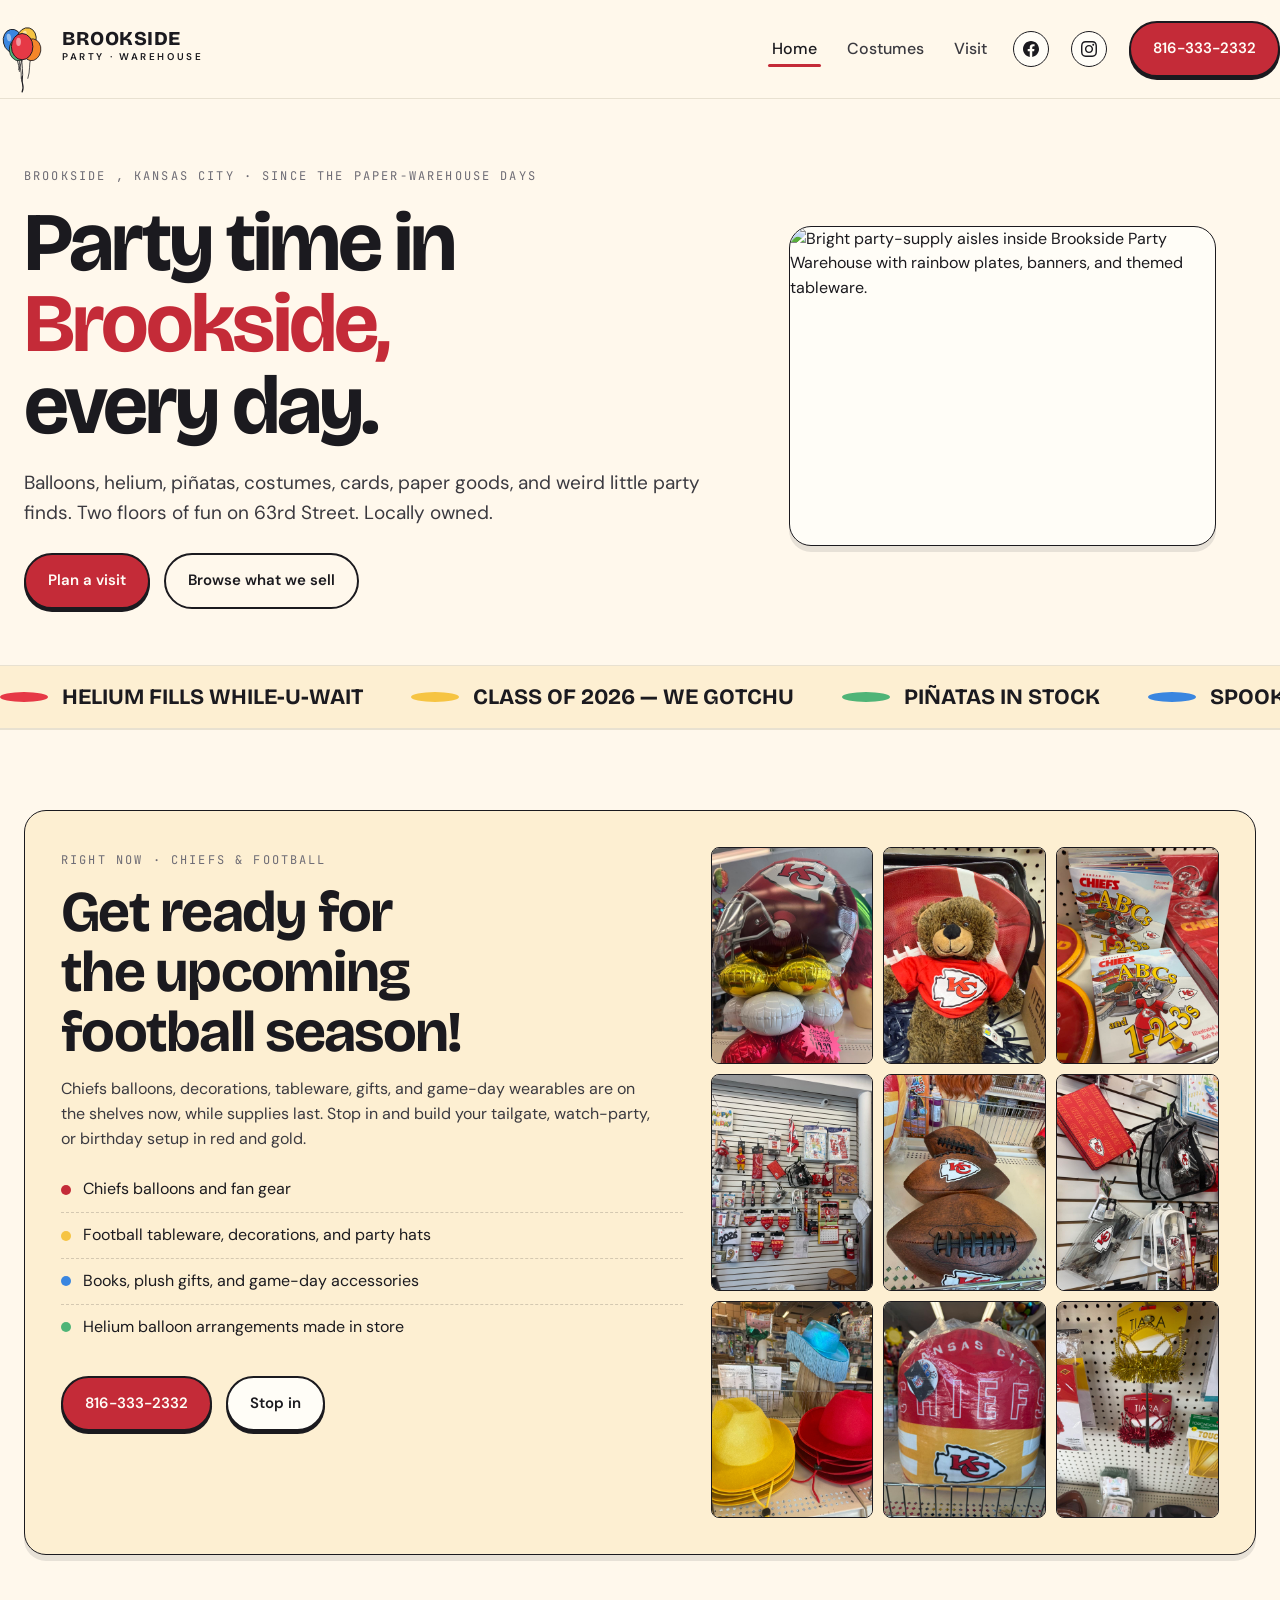
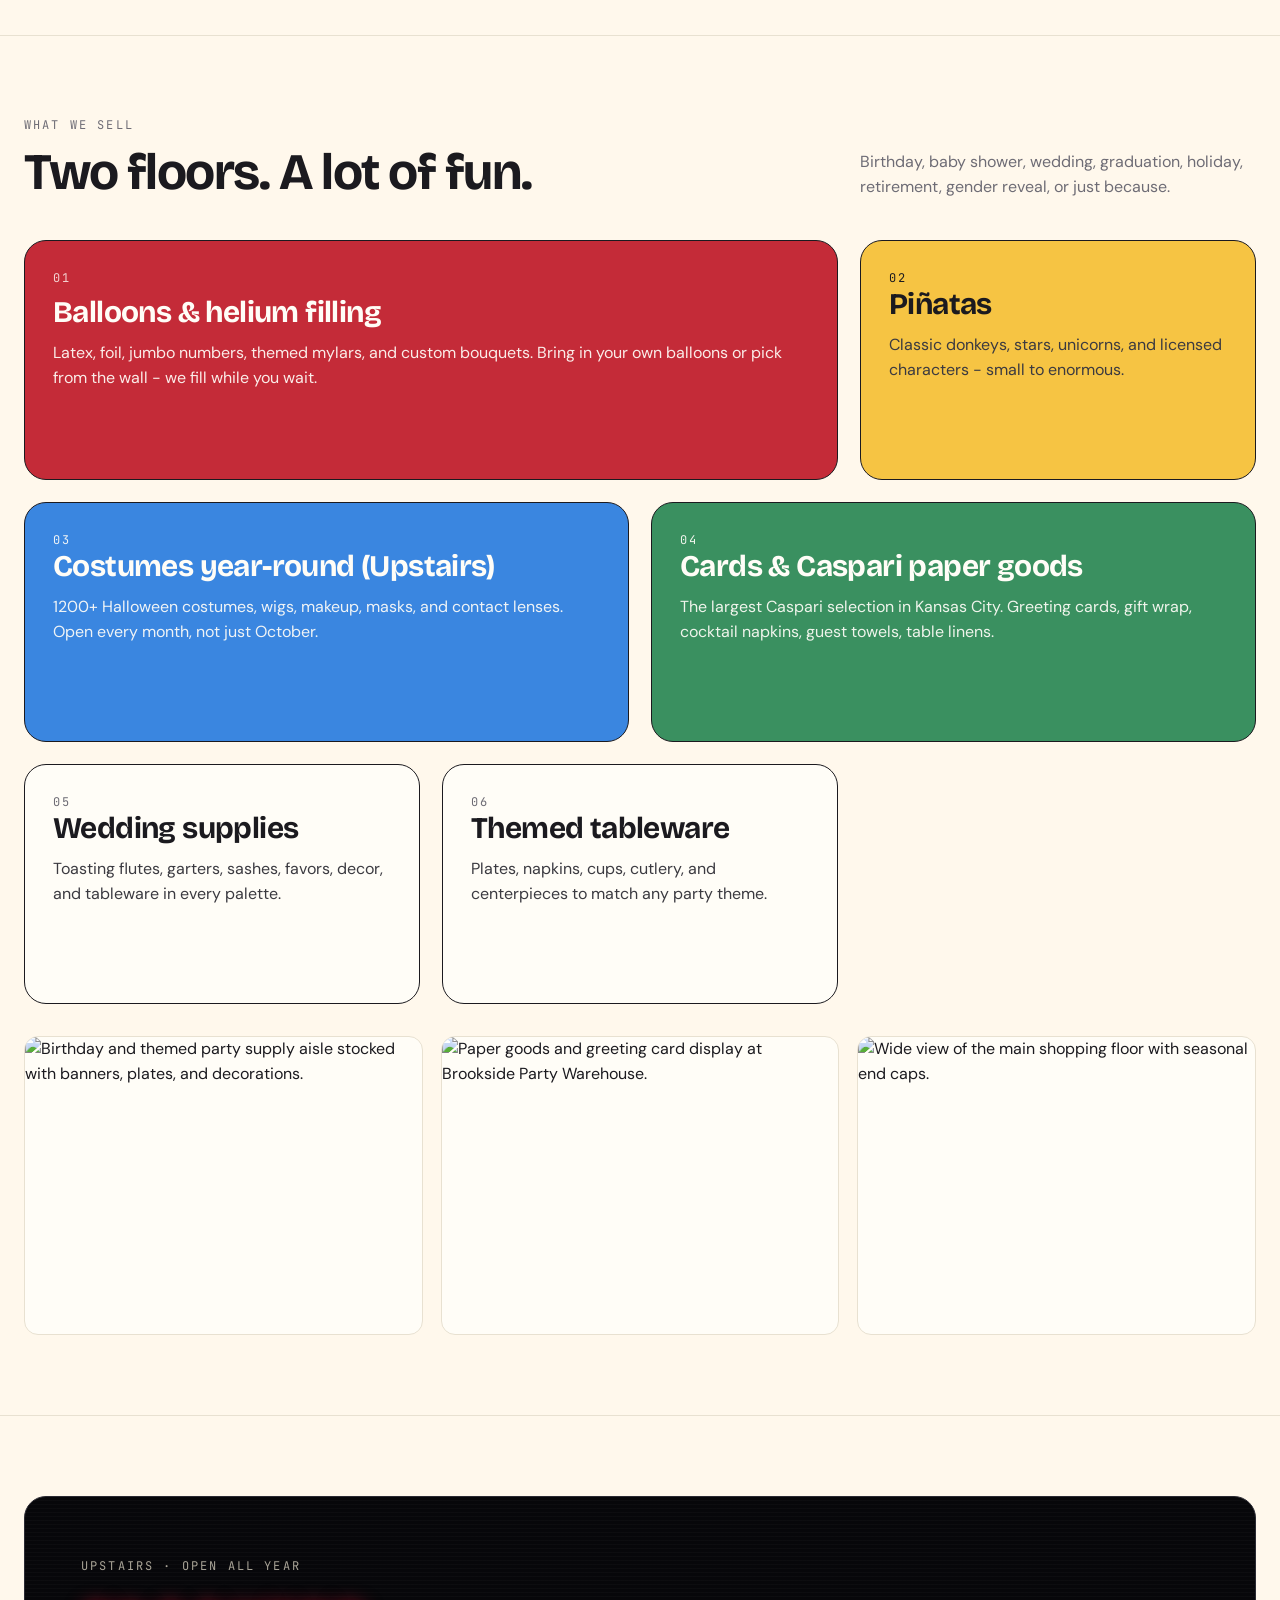
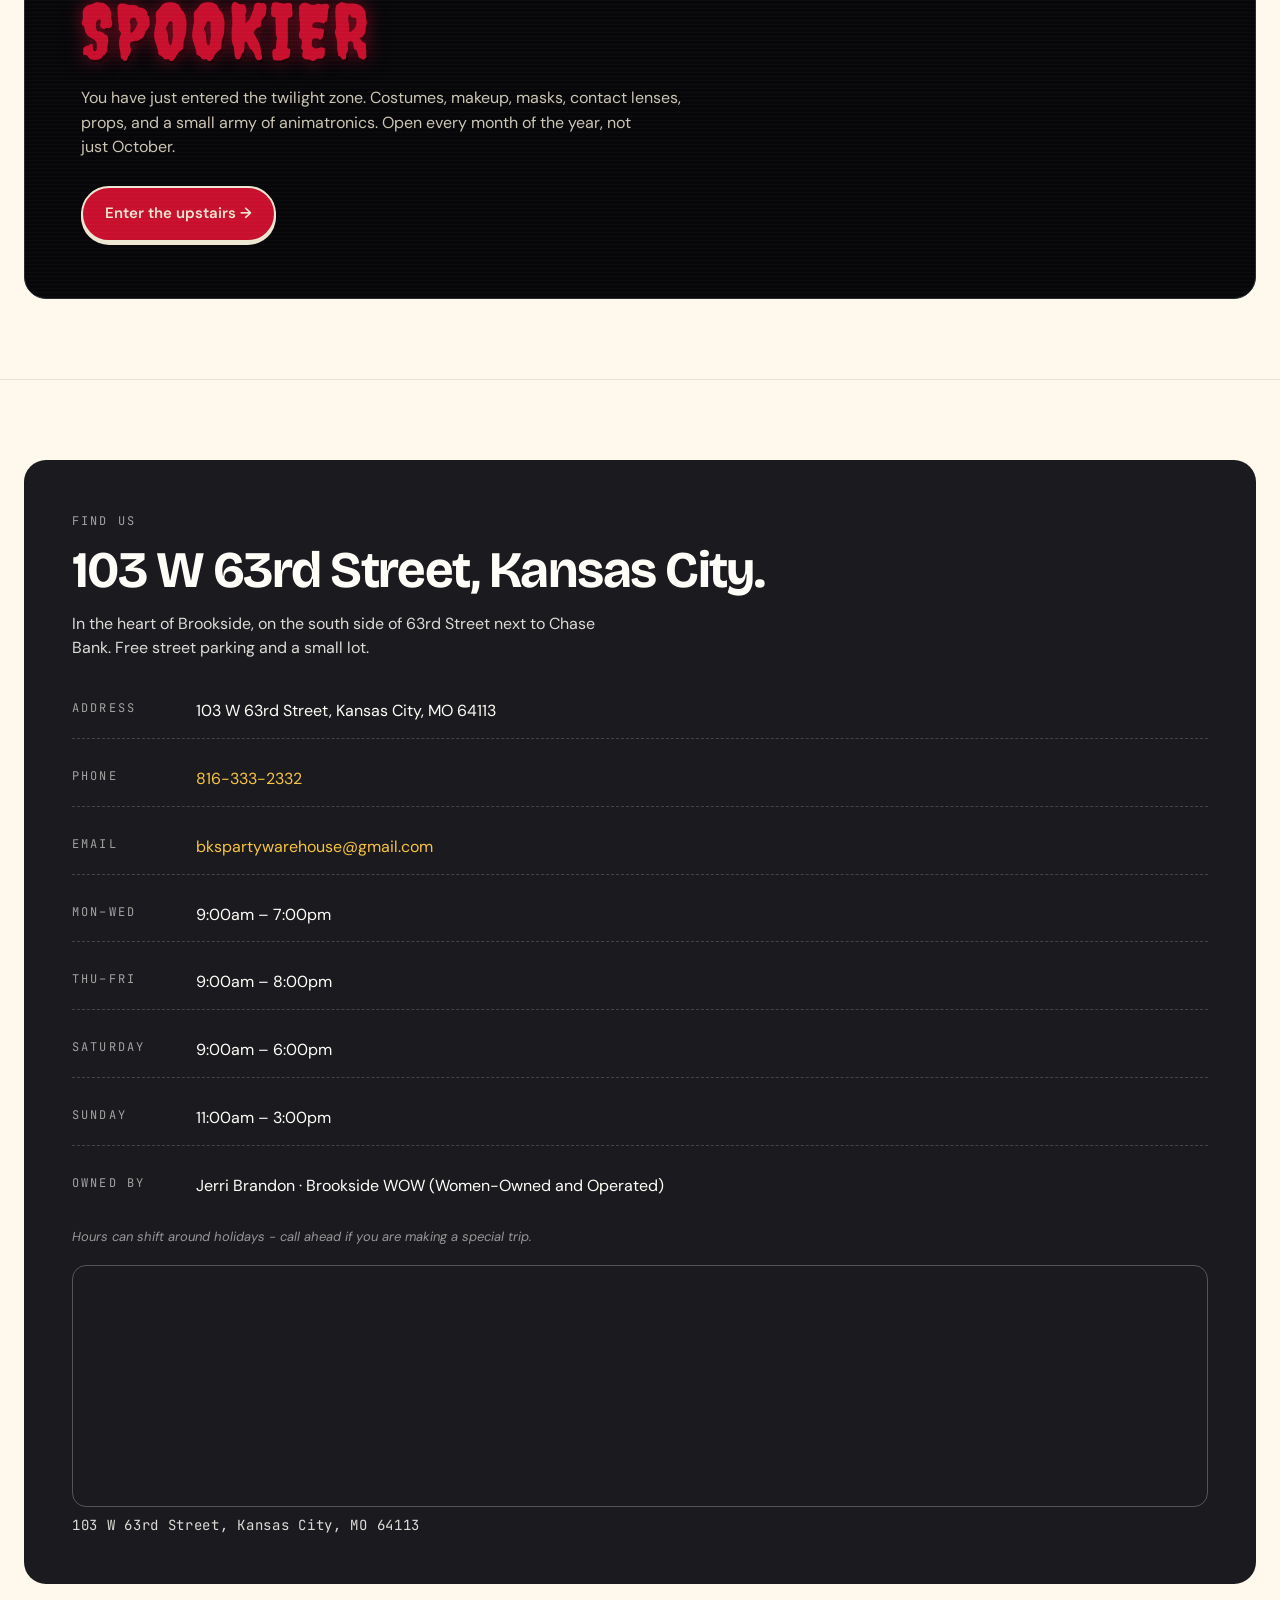
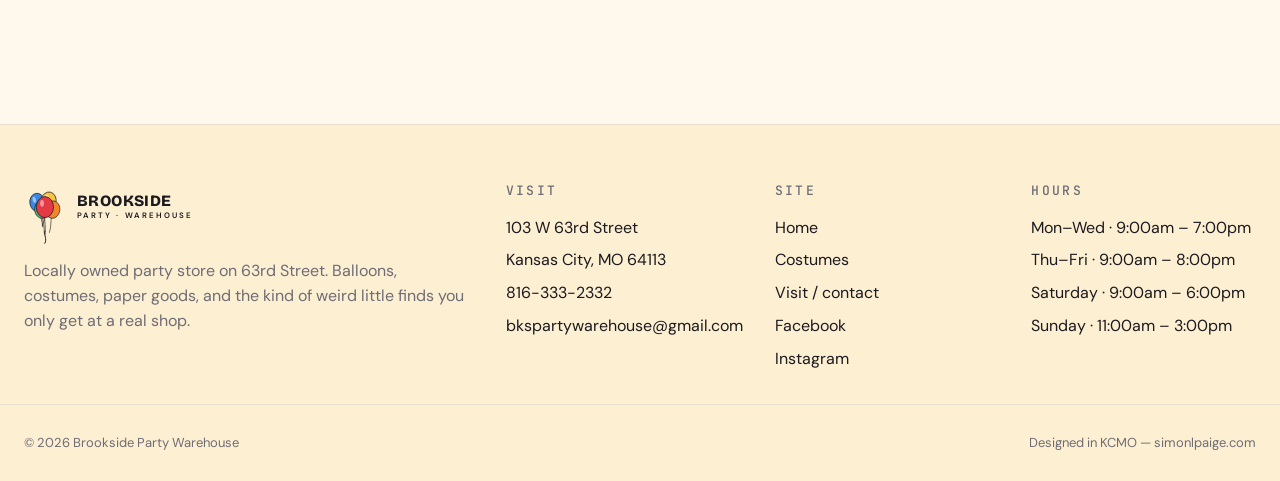
==== index.html @ 1cc8b782 "Show Chiefs party gear and clear the site audit" ====
<!DOCTYPE html>
<html lang="en">
<head>
  <meta charset="UTF-8">
  <meta name="viewport" content="width=device-width, initial-scale=1.0">
  <title>Brookside Party Warehouse | Balloons, Costumes, and Party Supplies in Kansas City</title>
  <meta name="description" content="Brookside Party Warehouse is a locally owned party store at 103 W 63rd St in Kansas City. Balloons and helium filling, party supplies, year-round Halloween costumes upstairs, and the largest selection of Caspari paper goods in KC.">
  <meta name="theme-color" content="#FFF8EC">

  <meta property="og:title" content="Brookside Party Warehouse">
  <meta property="og:description" content="Balloons, helium, party supplies, costumes year-round, and KC's biggest Caspari selection. 103 W 63rd Street, Kansas City.">
  <meta property="og:type" content="website">
  <meta property="og:url" content="https://brooksideparty.com/">
  <meta property="og:locale" content="en_US">

  <meta name="twitter:card" content="summary_large_image">
  <meta name="twitter:title" content="Brookside Party Warehouse">
  <meta name="twitter:description" content="Balloons, helium, party supplies, year-round costumes. 103 W 63rd Street, Kansas City.">

  <link rel="canonical" href="https://brooksideparty.com/">
  <link rel="icon" href="data:image/svg+xml,%3Csvg xmlns='http://www.w3.org/2000/svg' viewBox='0 0 100 100'%3E%3Ctext y='.9em' font-size='90'%3E%F0%9F%8E%89%3C/text%3E%3C/svg%3E">

  <link rel="preconnect" href="https://fonts.googleapis.com">
  <link rel="preconnect" href="https://fonts.gstatic.com" crossorigin>
  <link href="https://fonts.googleapis.com/css2?family=Bricolage+Grotesque:wght@500;700;800&family=DM+Sans:wght@400;500;600;700&family=JetBrains+Mono:wght@400;500&family=Creepster&display=swap" rel="stylesheet">

  <link rel="stylesheet" href="style.css">

  <script type="application/ld+json">
  {
    "@context": "https://schema.org",
    "@type": "Store",
    "name": "Brookside Party Warehouse",
    "description": "Locally owned party store in the Brookside neighborhood of Kansas City. Balloons, helium filling, party supplies, paper goods, costumes year-round, and pinatas.",
    "url": "https://brooksideparty.com/",
    "telephone": "+1-816-333-2332",
    "email": "bkspartywarehouse@gmail.com",
    "image": "https://brooksideparty.com/images/img-01.jpg",
    "priceRange": "$$",
    "address": {
      "@type": "PostalAddress",
      "streetAddress": "103 W 63rd St",
      "addressLocality": "Kansas City",
      "addressRegion": "MO",
      "postalCode": "64113",
      "addressCountry": "US"
    },
    "geo": {
      "@type": "GeoCoordinates",
      "latitude": 39.0237,
      "longitude": -94.5895
    },
    "openingHoursSpecification": [
      { "@type": "OpeningHoursSpecification", "dayOfWeek": ["Monday","Tuesday","Wednesday"], "opens": "09:00", "closes": "19:00" },
      { "@type": "OpeningHoursSpecification", "dayOfWeek": ["Thursday","Friday"], "opens": "09:00", "closes": "20:00" },
      { "@type": "OpeningHoursSpecification", "dayOfWeek": "Saturday", "opens": "09:00", "closes": "18:00" },
      { "@type": "OpeningHoursSpecification", "dayOfWeek": "Sunday", "opens": "11:00", "closes": "15:00" }
    ],
    "areaServed": "Kansas City Metro",
    "founder": "Jerri Brandon"
  }
  </script>
  <link rel="icon" type="image/svg+xml" href="/favicon.svg">
</head>
<body data-confetti="burst">
  <a class="skip" href="#main">Skip to main content</a>

  <header class="nav" role="banner">
    <div class="container nav-inner">
      <a class="brand" href="index.html" aria-label="Brookside Party Warehouse home">
        <svg viewBox="0 0 220 64" width="242" height="70" style="overflow:visible" aria-hidden="true">
          <g transform="translate(0 4) scale(0.7)">
            <g transform="translate(14 20) rotate(-12) scale(0.7)">
              <path d="M0 32 C -2 44, 3 56, 0 72" stroke="#1B1A1F" stroke-width="1.4" fill="none" stroke-linecap="round"/>
              <path d="M-3 30 L 0 36 L 3 30 Z" fill="#3A86E0" stroke="#1B1A1F" stroke-width="1" stroke-linejoin="round"/>
              <ellipse cx="0" cy="14" rx="18" ry="22" fill="#3A86E0" stroke="#1B1A1F" stroke-width="1.6"/>
              <ellipse cx="-6" cy="6" rx="4" ry="7" fill="rgba(255,255,255,0.55)" opacity="0.9"/>
            </g>
            <g transform="translate(36 18) rotate(14) scale(0.7)">
              <path d="M0 32 C -2 44, 3 56, 0 72" stroke="#1B1A1F" stroke-width="1.4" fill="none" stroke-linecap="round"/>
              <path d="M-3 30 L 0 36 L 3 30 Z" fill="#F6C443" stroke="#1B1A1F" stroke-width="1" stroke-linejoin="round"/>
              <ellipse cx="0" cy="14" rx="18" ry="22" fill="#F6C443" stroke="#1B1A1F" stroke-width="1.6"/>
              <ellipse cx="-6" cy="6" rx="4" ry="7" fill="rgba(255,255,255,0.55)" opacity="0.9"/>
            </g>
            <g transform="translate(22 32) rotate(-6) scale(0.65)">
              <path d="M0 32 C -2 44, 3 56, 0 72" stroke="#1B1A1F" stroke-width="1.4" fill="none" stroke-linecap="round"/>
              <path d="M-3 30 L 0 36 L 3 30 Z" fill="#4FB477" stroke="#1B1A1F" stroke-width="1" stroke-linejoin="round"/>
              <ellipse cx="0" cy="14" rx="18" ry="22" fill="#4FB477" stroke="#1B1A1F" stroke-width="1.6"/>
              <ellipse cx="-6" cy="6" rx="4" ry="7" fill="rgba(255,255,255,0.55)" opacity="0.9"/>
            </g>
            <g transform="translate(42 32) rotate(8) scale(0.65)">
              <path d="M0 32 C -2 44, 3 56, 0 72" stroke="#1B1A1F" stroke-width="1.4" fill="none" stroke-linecap="round"/>
              <path d="M-3 30 L 0 36 L 3 30 Z" fill="#F4862A" stroke="#1B1A1F" stroke-width="1" stroke-linejoin="round"/>
              <ellipse cx="0" cy="14" rx="18" ry="22" fill="#F4862A" stroke="#1B1A1F" stroke-width="1.6"/>
              <ellipse cx="-6" cy="6" rx="4" ry="7" fill="rgba(255,255,255,0.55)" opacity="0.9"/>
            </g>
            <g transform="translate(28 26) rotate(0) scale(0.78)">
              <path d="M0 32 C -2 44, 3 56, 0 72" stroke="#1B1A1F" stroke-width="1.4" fill="none" stroke-linecap="round"/>
              <path d="M-3 30 L 0 36 L 3 30 Z" fill="#E63946" stroke="#1B1A1F" stroke-width="1" stroke-linejoin="round"/>
              <ellipse cx="0" cy="14" rx="18" ry="22" fill="#E63946" stroke="#1B1A1F" stroke-width="1.6"/>
              <ellipse cx="-6" cy="6" rx="4" ry="7" fill="rgba(255,255,255,0.55)" opacity="0.9"/>
            </g>
            <path d="M28 76 C 26 84, 32 88, 28 96" stroke="#1B1A1F" stroke-width="1.6" fill="none" stroke-linecap="round"/>
          </g>
          <text x="56" y="28" font-family="'Bricolage Grotesque', Georgia, serif" font-weight="800" font-size="18" fill="#1B1A1F" letter-spacing="0.5">BROOKSIDE</text>
          <text x="56" y="42" font-family="'DM Sans', sans-serif" font-weight="600" font-size="9" fill="#1B1A1F" letter-spacing="2.4">PARTY · WAREHOUSE</text>
        </svg>
      </a>
      <nav aria-label="Primary">
        <ul class="nav-links">
          <li><a href="index.html" aria-current="page">Home</a></li>
          <li><a href="spookier.html">Costumes</a></li>
          <li><a href="contact.html">Visit</a></li>
          <li><a class="social-icon" href="https://www.facebook.com/brooksidepartywarehouse" target="_blank" rel="noopener" aria-label="Facebook" title="Facebook">
            <svg width="16" height="16" viewBox="0 0 24 24" fill="currentColor">
              <path d="M24 12.073c0-6.627-5.373-12-12-12s-12 5.373-12 12c0 5.99 4.388 10.954 10.125 11.854v-8.385H7.078v-3.47h3.047V9.43c0-3.007 1.792-4.669 4.533-4.669 1.312 0 2.686.235 2.686.235v2.953H15.83c-1.491 0-1.956.925-1.956 1.874v2.25h3.328l-.532 3.47h-2.796v8.385C19.612 23.027 24 18.062 24 12.073z"/>
            </svg>
          </a></li>
          <li><a class="social-icon" href="https://www.instagram.com/brooksidepartywarehouse/" target="_blank" rel="noopener" aria-label="Instagram" title="Instagram">
            <svg width="16" height="16" viewBox="0 0 24 24" fill="currentColor">
              <path d="M12 2.163c3.204 0 3.584.012 4.85.07 3.252.148 4.771 1.691 4.919 4.919.058 1.265.069 1.645.069 4.849 0 3.205-.012 3.584-.069 4.849-.149 3.225-1.664 4.771-4.919 4.919-1.266.058-1.644.07-4.85.07-3.204 0-3.584-.012-4.849-.07-3.26-.149-4.771-1.699-4.919-4.92-.058-1.265-.07-1.644-.07-4.849 0-3.204.013-3.583.07-4.849.149-3.227 1.664-4.771 4.919-4.919 1.266-.057 1.645-.069 4.849-.069zm0-2.163c-3.259 0-3.667.014-4.947.072-4.358.2-6.78 2.618-6.98 6.98-.059 1.281-.073 1.689-.073 4.948 0 3.259.014 3.668.072 4.948.2 4.358 2.618 6.78 6.98 6.98 1.281.058 1.689.072 4.948.072 3.259 0 3.668-.014 4.948-.072 4.354-.2 6.782-2.618 6.979-6.98.059-1.28.073-1.689.073-4.948 0-3.259-.014-3.667-.072-4.947-.196-4.354-2.617-6.78-6.979-6.98-1.281-.059-1.69-.073-4.949-.073zm0 5.838c-3.403 0-6.162 2.759-6.162 6.162s2.759 6.163 6.162 6.163 6.162-2.759 6.162-6.163c0-3.403-2.759-6.162-6.162-6.162zm0 10.162c-2.209 0-4-1.79-4-4 0-2.209 1.791-4 4-4s4 1.791 4 4c0 2.21-1.791 4-4 4zm6.406-11.845c-.796 0-1.441.645-1.441 1.44s.645 1.44 1.441 1.44c.795 0 1.439-.645 1.439-1.44s-.644-1.44-1.439-1.44z"/>
            </svg>
          </a></li>
          <li><a class="btn btn--primary" href="tel:+18163332332" aria-label="Call the store at 8 1 6, 3 3 3, 2 3 3 2"><span class="nav-phone-label">816-333-2332</span><span class="nav-phone-icon" aria-hidden="true">📞</span></a></li>
        </ul>
      </nav>
    </div>
  </header>

  <main id="main">
    <section class="hero">
      <div class="container hero-grid">
        <div>
          <span class="eyebrow">Brookside&nbsp;, Kansas City &middot; since the paper-warehouse days</span>
          <h1 style="margin-top:14px;">Party time in <span class="pop">Brookside&NoBreak;, </span> every day.</h1>
          <p class="lede">Balloons, helium, pi&ntilde;atas, costumes, cards, paper goods, and weird little party finds. Two floors of fun on 63rd&nbsp;Street. Locally&nbsp;owned.</p>
          <div class="cta-row">
            <a class="btn btn--primary" href="contact.html">Plan a visit</a>
            <a class="btn btn--ghost" href="#categories">Browse what we sell</a>
          </div>
        </div>
        <figure class="hero-card" aria-label="Inside Brookside Party Warehouse main floor">
          <img src="images/img-01.jpg" alt="Bright party-supply aisles inside Brookside Party Warehouse with rainbow plates, banners, and themed tableware." loading="eager">
        </figure>
      </div>
    </section>

    <div class="marquee" aria-hidden="true">
      <div class="marquee-track">
        <span><span class="marquee-dot" style="background:#E63946"></span>HELIUM FILLS WHILE-U-WAIT</span>
        <span><span class="marquee-dot" style="background:#F6C443"></span>CLASS OF 2026 &mdash; WE GOTCHU</span>
        <span><span class="marquee-dot" style="background:#4FB477"></span>PI&Ntilde;ATAS IN STOCK</span>
        <span><span class="marquee-dot" style="background:#3A86E0"></span>SPOOKIER UPSTAIRS &middot; ALL YEAR</span>
        <span><span class="marquee-dot" style="background:#F4862A"></span>CUSTOM ORDERS</span>
        <span><span class="marquee-dot" style="background:#E86A92"></span>FREE STREET PARKING</span>
        <span><span class="marquee-dot" style="background:#E63946"></span>HELIUM FILLS WHILE-U-WAIT</span>
        <span><span class="marquee-dot" style="background:#F6C443"></span>CLASS OF 2026 &mdash; WE GOTCHU</span>
        <span><span class="marquee-dot" style="background:#4FB477"></span>PI&Ntilde;ATAS IN STOCK</span>
        <span><span class="marquee-dot" style="background:#3A86E0"></span>SPOOKIER UPSTAIRS &middot; ALL YEAR</span>
        <span><span class="marquee-dot" style="background:#F4862A"></span>CUSTOM ORDERS</span>
        <span><span class="marquee-dot" style="background:#E86A92"></span>FREE STREET PARKING</span>
      </div>
    </div>

    <section class="section" id="seasonal-feature" aria-labelledby="seasonal-h">
      <div class="container">
        <div class="feature">
          <div>
            <span class="eyebrow">Right now &middot; Chiefs &amp; football</span>
            <h2 id="seasonal-h" style="margin-top:12px;">Get ready for the upcoming football season!</h2>
            <p style="margin-top:14px; color:var(--ink-soft); max-width:54ch;">Chiefs balloons, decorations, tableware, gifts, and game-day wearables are on the shelves now, while supplies last. Stop in and build your tailgate, watch-party, or birthday setup in red and gold.</p>
            <ul>
              <li><span class="bullet" style="background:var(--red)"></span>Chiefs balloons and fan gear</li>
              <li><span class="bullet" style="background:var(--yellow)"></span>Football tableware, decorations, and party hats</li>
              <li><span class="bullet" style="background:var(--blue)"></span>Books, plush gifts, and game-day accessories</li>
              <li><span class="bullet" style="background:var(--green)"></span>Helium balloon arrangements made in store</li>
            </ul>
            <div class="cta-row">
              <a class="btn btn--primary" href="tel:+18163332332">816-333-2332</a>
              <a class="btn" href="contact.html">Stop in</a>
            </div>
          </div>
          <figure class="feature-photo feature-photo--nine" aria-label="Chiefs and football party supplies in stock">
            <img src="images/product-chiefs-helmet-balloon-bouquet.jpg" alt="Chiefs helmet balloon bouquet stacked with football-shaped balloons at the store counter." loading="eager" decoding="async" width="960" height="1280">
            <img src="images/product-chiefs-teddy-bear.jpg" alt="Kansas City Chiefs teddy bear in a red shirt with a football party tray." loading="eager" decoding="async" width="960" height="1280">
            <img src="images/product-chiefs-kids-books-tableware.jpg" alt="Kansas City Chiefs ABC books and red party napkins on a store shelf." loading="eager" decoding="async" width="960" height="1280">
            <img src="images/product-chiefs-party-supply-wall.jpg" alt="Wall of Kansas City Chiefs bandanas, bags, calendars, and fan accessories." loading="eager" decoding="async" width="960" height="1280">
            <img src="images/product-chiefs-football-decorations.jpg" alt="Plush football decorations including two with Kansas City Chiefs arrowhead logos." loading="eager" decoding="async" width="960" height="1280">
            <img src="images/product-chiefs-bags-accessories.jpg" alt="Kansas City Chiefs clear bags, purses, and red patterned zip bag on display." loading="eager" decoding="async" width="960" height="1280">
            <img src="images/product-football-party-hats.jpg" alt="Red, yellow, and blue cowboy hats for football party outfits." loading="eager" decoding="async" width="960" height="1280">
            <img src="images/product-chiefs-football-chair-cover.jpg" alt="Red and gold Kansas City Chiefs football chair cover on display." loading="eager" decoding="async" width="960" height="1280">
            <img src="images/product-football-tiara-headbands.jpg" alt="Gold and red football tiara headbands on a party supply display." loading="eager" decoding="async" width="960" height="1280">
          </figure>
        </div>
      </div>
    </section>

    <section class="section" id="categories" aria-labelledby="cats-h">
      <div class="container">
        <div class="section-head">
          <div>
            <span class="eyebrow">What we sell</span>
            <h2 id="cats-h">Two floors. A lot of fun.</h2>
          </div>
          <p class="muted" style="max-width:36ch;">Birthday, baby shower, wedding, graduation, holiday, retirement, gender reveal, or just because.</p>
        </div>
        <div class="cat-grid">
          <article class="cat cat--featured">
            <div>
              <div class="num">01</div>
              <h3 style="color:var(--paper); margin-top:8px;">Balloons &amp; helium filling</h3>
              <p>Latex, foil, jumbo numbers, themed mylars, and custom bouquets. Bring in your own balloons or pick from the wall - we fill while you wait.</p>
            </div></article>
          <article class="cat cat--small cat--yellow">
            <div>
              <div class="num">02</div>
              <h3>Pi&ntilde;atas</h3>
              <p>Classic donkeys, stars, unicorns, and licensed characters - small to enormous.</p>
            </div>
          </article>
          <article class="cat cat--med cat--blue">
            <div>
              <div class="num">03</div>
              <h3 style="color:var(--paper);">Costumes year-round (Upstairs)</h3>
              <p>1200+ Halloween costumes, wigs, makeup, masks, and contact lenses. Open every month, not just October.</p>
            </div>
            </article>
          <article class="cat cat--med cat--green">
            <div>
              <div class="num">04</div>
              <h3 style="color:var(--paper);">Cards &amp; Caspari paper goods</h3>
              <p>The largest Caspari selection in Kansas City. Greeting cards, gift wrap, cocktail napkins, guest towels, table linens.</p>
            </div>
            </article>
          <article class="cat cat--small">
            <div>
              <div class="num">05</div>
              <h3>Wedding supplies</h3>
              <p>Toasting flutes, garters, sashes, favors, decor, and tableware in every palette.</p>
            </div>
            </article>
          <article class="cat cat--small">
            <div>
              <div class="num">06</div>
              <h3>Themed tableware</h3>
              <p>Plates, napkins, cups, cutlery, and centerpieces to match any party theme.</p>
            </div>
            </article>
        </div>

        <div class="photo-strip" aria-label="More views from inside the store">
          <figure>
            <img src="images/img-03.jpg" alt="Birthday and themed party supply aisle stocked with banners, plates, and decorations.">
          </figure>
          <figure>
            <img src="images/img-04.jpg" alt="Paper goods and greeting card display at Brookside Party Warehouse.">
          </figure>
          <figure>
            <img src="images/img-02.jpg" alt="Wide view of the main shopping floor with seasonal end caps.">
          </figure>
        </div>
      </div>
    </section>

    <section class="section" id="spookier-teaser" aria-labelledby="spook-h">
      <div class="container">
        <div class="spookier-teaser">
          <div class="stripes" aria-hidden="true"></div>
          <span class="eyebrow" style="color:rgba(237,230,210,0.7);">Upstairs &middot; open all year</span>
          <h2 id="spook-h" style="margin-top:14px;"><span class="flicker">SPOOKIER</span></h2>
          <p>You have just entered the twilight zone. Costumes, makeup, masks, contact lenses, props, and a small army of animatronics. Open every month of the year, not just October.</p>
          <div class="cta-row">
            <a class="btn" href="spookier.html">Enter the upstairs &rarr;</a>
          </div>
        </div>
      </div>
    </section>

    <section class="section" aria-labelledby="visit-h">
      <div class="container">
        <div class="visit">
          <div>
            <span class="eyebrow" style="color:rgba(255,253,247,0.6);">Find us</span>
            <h2 id="visit-h" style="margin-top:12px;">103 W 63rd Street, Kansas City.</h2>
            <p style="margin-top:14px; color:rgba(255,253,247,0.85); max-width:48ch;">In the heart of Brookside, on the south side of 63rd Street next to Chase Bank. Free street parking and a small lot.</p>
            <div class="visit-rows">
              <div class="visit-row"><span class="k">Address</span><span>103 W 63rd Street, Kansas City, MO 64113</span></div>
              <div class="visit-row"><span class="k">Phone</span><a href="tel:+18163332332">816-333-2332</a></div>
              <div class="visit-row"><span class="k">Email</span><a href="mailto:bkspartywarehouse@gmail.com">bkspartywarehouse@gmail.com</a></div>
              <div class="visit-row"><span class="k">Mon&ndash;Wed</span><span>9:00am &ndash; 7:00pm</span></div>
              <div class="visit-row"><span class="k">Thu&ndash;Fri</span><span>9:00am &ndash; 8:00pm</span></div>
              <div class="visit-row"><span class="k">Saturday</span><span>9:00am &ndash; 6:00pm</span></div>
              <div class="visit-row"><span class="k">Sunday</span><span>11:00am &ndash; 3:00pm</span></div>
              <div class="visit-row"><span class="k">Owned by</span><span>Jerri Brandon &middot; Brookside WOW (Women-Owned and Operated)</span></div>
            </div>
            <p class="note" style="color:rgba(255,253,247,0.55); margin-top:14px;">Hours can shift around holidays - call ahead if you are making a special trip.</p>
            <div class="map-wrap" style="margin-top:18px; border: 1.5px solid rgba(255,253,247,0.25); border-radius: var(--r-md); overflow: hidden;">
              <iframe
                title="Map showing Brookside Party Warehouse at 103 W 63rd Street, Kansas City, Missouri"
                src="https://www.google.com/maps?q=103+W+63rd+St+Kansas+City+MO+64113&output=embed"
                loading="lazy"
                referrerpolicy="no-referrer-when-downgrade"
                style="display:block; width:100%; height:240px; border:0;"
              ></iframe>
            </div>
            <p class="visit-map-address">103 W 63rd Street, Kansas City, MO 64113</p>
          </div>
        </div>
      </div>
    </section>
  </main>

  <footer class="footer" role="contentinfo">
    <div class="container footer-grid">
      <div>
        <div class="brand" aria-label="Brookside Party Warehouse">
          <svg viewBox="0 0 220 64" width="200" height="56" style="overflow:visible" aria-hidden="true">
            <g transform="translate(0 4) scale(0.7)">
              <g transform="translate(14 20) rotate(-12) scale(0.7)">
                <path d="M0 32 C -2 44, 3 56, 0 72" stroke="#1B1A1F" stroke-width="1.4" fill="none" stroke-linecap="round"/>
                <path d="M-3 30 L 0 36 L 3 30 Z" fill="#3A86E0" stroke="#1B1A1F" stroke-width="1" stroke-linejoin="round"/>
                <ellipse cx="0" cy="14" rx="18" ry="22" fill="#3A86E0" stroke="#1B1A1F" stroke-width="1.6"/>
                <ellipse cx="-6" cy="6" rx="4" ry="7" fill="rgba(255,255,255,0.55)" opacity="0.9"/>
              </g>
              <g transform="translate(36 18) rotate(14) scale(0.7)">
                <path d="M0 32 C -2 44, 3 56, 0 72" stroke="#1B1A1F" stroke-width="1.4" fill="none" stroke-linecap="round"/>
                <path d="M-3 30 L 0 36 L 3 30 Z" fill="#F6C443" stroke="#1B1A1F" stroke-width="1" stroke-linejoin="round"/>
                <ellipse cx="0" cy="14" rx="18" ry="22" fill="#F6C443" stroke="#1B1A1F" stroke-width="1.6"/>
                <ellipse cx="-6" cy="6" rx="4" ry="7" fill="rgba(255,255,255,0.55)" opacity="0.9"/>
              </g>
              <g transform="translate(22 32) rotate(-6) scale(0.65)">
                <path d="M0 32 C -2 44, 3 56, 0 72" stroke="#1B1A1F" stroke-width="1.4" fill="none" stroke-linecap="round"/>
                <path d="M-3 30 L 0 36 L 3 30 Z" fill="#4FB477" stroke="#1B1A1F" stroke-width="1" stroke-linejoin="round"/>
                <ellipse cx="0" cy="14" rx="18" ry="22" fill="#4FB477" stroke="#1B1A1F" stroke-width="1.6"/>
                <ellipse cx="-6" cy="6" rx="4" ry="7" fill="rgba(255,255,255,0.55)" opacity="0.9"/>
              </g>
              <g transform="translate(42 32) rotate(8) scale(0.65)">
                <path d="M0 32 C -2 44, 3 56, 0 72" stroke="#1B1A1F" stroke-width="1.4" fill="none" stroke-linecap="round"/>
                <path d="M-3 30 L 0 36 L 3 30 Z" fill="#F4862A" stroke="#1B1A1F" stroke-width="1" stroke-linejoin="round"/>
                <ellipse cx="0" cy="14" rx="18" ry="22" fill="#F4862A" stroke="#1B1A1F" stroke-width="1.6"/>
                <ellipse cx="-6" cy="6" rx="4" ry="7" fill="rgba(255,255,255,0.55)" opacity="0.9"/>
              </g>
              <g transform="translate(28 26) rotate(0) scale(0.78)">
                <path d="M0 32 C -2 44, 3 56, 0 72" stroke="#1B1A1F" stroke-width="1.4" fill="none" stroke-linecap="round"/>
                <path d="M-3 30 L 0 36 L 3 30 Z" fill="#E63946" stroke="#1B1A1F" stroke-width="1" stroke-linejoin="round"/>
                <ellipse cx="0" cy="14" rx="18" ry="22" fill="#E63946" stroke="#1B1A1F" stroke-width="1.6"/>
                <ellipse cx="-6" cy="6" rx="4" ry="7" fill="rgba(255,255,255,0.55)" opacity="0.9"/>
              </g>
              <path d="M28 76 C 26 84, 32 88, 28 96" stroke="#1B1A1F" stroke-width="1.6" fill="none" stroke-linecap="round"/>
            </g>
            <text x="56" y="28" font-family="'Bricolage Grotesque', Georgia, serif" font-weight="800" font-size="18" fill="#1B1A1F" letter-spacing="0.5">BROOKSIDE</text>
            <text x="56" y="42" font-family="'DM Sans', sans-serif" font-weight="600" font-size="9" fill="#1B1A1F" letter-spacing="2.4">PARTY &middot; WAREHOUSE</text>
          </svg>
        </div>
        <p class="muted" style="margin-top:14px; max-width:42ch;">Locally owned party store on 63rd Street. Balloons, costumes, paper goods, and the kind of weird little finds you only get at a real shop.</p>
      </div>
      <div>
        <h4>Visit</h4>
        <ul>
          <li>103 W 63rd Street</li>
          <li>Kansas City, MO 64113</li>
          <li><a href="tel:+18163332332">816-333-2332</a></li>
          <li><a href="mailto:bkspartywarehouse@gmail.com">bkspartywarehouse@gmail.com</a></li>
        </ul>
      </div>
      <div>
        <h4>Site</h4>
        <ul>
          <li><a href="index.html">Home</a></li>
          <li><a href="spookier.html">Costumes</a></li>
          <li><a href="contact.html">Visit / contact</a></li>
          <li><a href="https://www.facebook.com/brooksidepartywarehouse" target="_blank" rel="noopener">Facebook</a></li>
          <li><a href="https://www.instagram.com/brooksidepartywarehouse/" target="_blank" rel="noopener">Instagram</a></li>
        </ul>
      </div>
      <div>
        <h4>Hours</h4>
        <ul>
          <li>Mon&ndash;Wed &middot; 9:00am &ndash; 7:00pm</li>
          <li>Thu&ndash;Fri &middot; 9:00am &ndash; 8:00pm</li>
          <li>Saturday &middot; 9:00am &ndash; 6:00pm</li>
          <li>Sunday &middot; 11:00am &ndash; 3:00pm</li>
        </ul>
      </div>
    </div>
    <div class="container footer-bottom">
      <span>&copy; <span id="yr"></span> Brookside Party Warehouse</span>
      <span class="site-credit">Designed in KCMO &mdash; <a href="https://simonlpaige.com" rel="noopener">simonlpaige.com</a></span>
    </div>
  </footer>

  <script src="confetti.js" defer></script>
  <script>
    document.addEventListener("DOMContentLoaded", function () {
      var y = document.getElementById("yr");
      if (y) y.textContent = new Date().getFullYear();

      // Click-anywhere pop
      document.addEventListener("click", function (e) {
        if (!window.Confetti) return;
        var t = e.target;
        // Avoid nesting confetti inside actual button presses (already handled)
        if (t.closest && (t.closest("a") || t.closest("button"))) return;
        window.Confetti.pop(e.clientX, e.clientY);
      });
    });
  </script>

  <script>
    // Marquee speed: measure after fonts are loaded so we get the real rendered width.
    // We do a clean cancel-and-restart instead of mutating animationDuration on a running
    // animation - Safari and Firefox restart the animation on duration changes, causing
    // the visible "stops and starts over" snap.
    document.fonts.ready.then(function () {
      requestAnimationFrame(function () {
        var track = document.querySelector('.marquee-track');
        if (!track) return;
        // scrollWidth = both halves; padding-right on each span makes -50% land exactly right
        var halfWidth = track.scrollWidth / 2;
        var PX_PER_SEC = 180; // pixels per second - raise to speed up, lower to slow down
        var duration = (halfWidth / PX_PER_SEC).toFixed(2) + 's';
        // Cancel, force reflow, restart - avoids mid-animation duration mutation
        track.style.animation = 'none';
        void track.offsetWidth; // flush pending styles
        track.style.animation = 'marquee ' + duration + ' linear infinite';
      });
    });
  </script>
</body>
</html>
---- style.css ----
/* Brookside Party Warehouse - brand stylesheet
   Tokens from the brand style guide. Cream + rainbow + Spookier dark mode. */

:root {
  --cream: #FFF8EC;
  --cream-deep: #FDEFD2;
  --paper: #FFFDF7;

  --ink: #1B1A1F;
  --ink-soft: #3B3A40;
  --ink-mute: #6E6C75;
  --rule: #E8E1D1;

  --red: #C42B38; /* darkened from #E63946 for WCAG AA 4.5:1 with --paper text */
  --orange: #F4862A;
  --yellow: #F6C443;
  --green: #4FB477;
  --blue: #3A86E0;
  --pink: #E86A92;

  --void: #07070A;
  --void-2: #131318;
  --blood: #C8102E;
  --bone: #EDE6D2;
  --acid: #B6FF3D;

  --display: "Bricolage Grotesque", "Recoleta", Georgia, serif;
  --body: "DM Sans", "Helvetica Neue", Helvetica, Arial, sans-serif;
  --mono: "JetBrains Mono", ui-monospace, monospace;

  --r-sm: 8px;
  --r-md: 14px;
  --r-lg: 22px;
  --r-pill: 999px;
  --shadow-sm: 0 2px 0 rgba(27,26,31,0.08);
  --shadow-md: 0 6px 0 rgba(27,26,31,0.10);
  --shadow-lg: 0 14px 30px rgba(27,26,31,0.10), 0 3px 0 rgba(27,26,31,0.08);
}

* { box-sizing: border-box; }

html, body {
  margin: 0;
  padding: 0;
  background: var(--cream);
  color: var(--ink);
  font-family: var(--body);
  font-size: 16px;
  line-height: 1.55;
  -webkit-font-smoothing: antialiased;
  text-rendering: optimizeLegibility;
}

a { color: inherit; text-decoration: none; }

h1, h2, h3, h4 {
  font-family: var(--display);
  font-weight: 700;
  letter-spacing: -0.02em;
  margin: 0;
  text-wrap: balance;
}
h1 { font-size: clamp(40px, 6.5vw, 88px); line-height: 0.98; letter-spacing: -0.035em; }
h2 { font-size: clamp(30px, 4vw, 52px); line-height: 1.04; letter-spacing: -0.03em; }
h3 { font-size: clamp(20px, 2vw, 28px); line-height: 1.18; }
p  { margin: 0; text-wrap: pretty; }

img { max-width: 100%; height: auto; display: block; }

.eyebrow {
  font-family: var(--mono);
  font-size: 12px;
  letter-spacing: 0.18em;
  text-transform: uppercase;
  color: var(--ink-mute);
}

.container {
  width: 100%;
  max-width: 1280px;
  margin: 0 auto;
  padding: 0 24px;
}

/* Confetti canvas */
.confetti-canvas {
  position: fixed;
  inset: 0;
  pointer-events: none;
  z-index: 60;
}

/* Skip link */
.skip {
  position: absolute;
  left: -999px;
  top: 0;
  background: var(--ink);
  color: var(--paper);
  padding: 8px 14px;
  border-radius: var(--r-sm);
  z-index: 200;
}
.skip:focus { left: 12px; top: 12px; }

/* Top nav */
.nav {
  position: sticky;
  top: 0;
  z-index: 50;
  background: rgba(255, 248, 236, 0.86);
  backdrop-filter: saturate(140%) blur(10px);
  border-bottom: 1px solid var(--rule);
}
.nav-inner {
  display: flex;
  align-items: center;
  justify-content: space-between;
  padding: 14px 0;
  gap: 16px;
  flex-wrap: wrap;
}
@media (max-width: 640px) {
  .nav-inner { padding-left: 16px; padding-right: 16px; }
  .brand { padding-left: 0; }
}
@media (max-width: 768px) {
  .nav-inner .brand { margin-left: 8px; padding-left: 8px; }
}

/* Phone button - keep number from breaking across lines */
.nav-links .btn,
.nav-links .btn--primary {
  white-space: nowrap;
}

/* Desktop: Ensure phone button matches standard button padding */
.nav-links .btn--primary {
  padding: 14px 22px;
}
/* Override nav-link inherited color so btn--primary always shows --paper text */
.nav-links a.btn--primary { color: var(--paper); }

.nav-phone-icon { 
  display: none;
  color: #000; /* Force black for visibility on red background */
}
@media (max-width: 768px) {
  .nav-phone-label { display: none; }
  .nav-phone-icon {
    display: inline;
    font-size: 18px;
    line-height: 1;
    color: #000; /* Force black for visibility on red background */
  }
  .nav-links .btn,
  .nav-links .btn--primary {
    padding: 12px 12px;
  }
}
.brand {
  display: inline-flex;
  align-items: center;
  gap: 10px;
  font-family: var(--display);
  font-weight: 700;
  font-size: 18px;
  letter-spacing: -0.01em;
}
.brand-dot {
  width: 12px; height: 12px; border-radius: 50%;
  background: linear-gradient(135deg, var(--red), var(--yellow), var(--green), var(--blue));
}
.nav-links {
  display: flex;
  gap: 22px;
  align-items: center;
  font-weight: 500;
  list-style: none;
  padding: 0;
  margin: 0;
}
.nav-links a {
  position: relative;
  padding: 10px 4px;
  color: var(--ink-soft);
  min-height: 44px;
  display: inline-flex;
  align-items: center;
}
.nav-links a:hover { color: var(--ink); }
.nav-links a[aria-current="page"] { color: var(--ink); }
.nav-links a[aria-current="page"]::after {
  content: "";
  position: absolute;
  left: 0; right: 0; bottom: 4px;
  height: 3px;
  background: var(--red);
  border-radius: 2px;
}

/* Buttons */
.btn {
  display: inline-flex;
  align-items: center;
  gap: 10px;
  padding: 14px 22px;
  border-radius: var(--r-pill);
  font-family: var(--body);
  font-weight: 600;
  font-size: 15px;
  cursor: pointer;
  border: 2px solid var(--ink);
  background: var(--paper);
  color: var(--ink);
  box-shadow: 0 3px 0 var(--ink);
  transition: transform 120ms ease, box-shadow 120ms ease;
  min-height: 44px;
  text-align: center;
}
.btn:hover { transform: translateY(-2px); box-shadow: 0 5px 0 var(--ink); }
.btn:active { transform: translateY(1px); box-shadow: 0 1px 0 var(--ink); }
.btn:focus-visible { outline: 3px solid var(--blue); outline-offset: 3px; }
.btn--primary { background: var(--red); color: var(--paper); }
.btn--yellow  { background: var(--yellow); color: var(--ink); }
.btn--ghost   { background: transparent; box-shadow: none; }
.btn--ghost:hover { background: rgba(27,26,31,0.06); box-shadow: none; transform: none; }

/* Chips */
.chip {
  display: inline-flex;
  align-items: center;
  gap: 8px;
  padding: 7px 12px;
  border-radius: var(--r-pill);
  background: var(--paper);
  border: 1px solid var(--rule);
  font-size: 13px;
  font-weight: 500;
  color: var(--ink-soft);
}
.chip-dot {
  width: 8px; height: 8px; border-radius: 50%;
  background: var(--red);
  box-shadow: 0 0 0 3px rgba(230,57,70,0.18);
}

/* Hero */
.hero {
  position: relative;
  padding: 64px 0 56px;
}
.hero-grid {
  display: grid;
  grid-template-columns: 1.15fr 0.85fr;
  gap: 40px;
  align-items: center;
}
@media (max-width: 900px) {
  .hero-grid { grid-template-columns: 1fr; }
}
.hero h1 .pop {
  display: inline-block;
  position: relative;
  color: var(--red);
}
.hero h1 .pop::before {
  content: "";
  position: absolute;
  inset: -8px -10px;
  background: var(--yellow);
  border-radius: 60% 40% 50% 50% / 50% 60% 40% 50%;
  z-index: -1;
  transform: rotate(-2deg);
}
.lede {
  font-size: 19px;
  color: var(--ink-soft);
  max-width: 56ch;
  margin-top: 22px;
}
.cta-row {
  display: flex;
  gap: 14px;
  margin-top: 26px;
  flex-wrap: wrap;
}
.hero-card {
  background: var(--paper);
  border: 1.5px solid var(--ink);
  border-radius: var(--r-lg);
  overflow: hidden;
  box-shadow: var(--shadow-md);
}
.hero-card img {
  width: 100%;
  aspect-ratio: 4 / 3;
  object-fit: cover;
}

/* Marquee */
.marquee {
  border-top: 1px solid var(--rule);
  border-bottom: 1px solid var(--rule);
  background: var(--cream-deep);
  overflow: hidden;
  padding: 14px 0;
}
.marquee-track {
  display: flex;
  width: max-content;
  white-space: nowrap;
  animation: marquee 38s linear infinite;
  will-change: transform;
  font-family: var(--display);
  font-weight: 700;
  font-size: 22px;
  color: var(--ink);
}
.marquee-track span {
  display: inline-flex;
  align-items: center;
  gap: 14px;
  padding-right: 48px; /* spacing lives on the item, not the container — makes -50% land exactly at loop point */
}
.marquee-dot {
  width: 10px; height: 10px; border-radius: 50%;
}
@keyframes marquee {
  from { transform: translateX(0); }
  to   { transform: translateX(-50%); }
}
/* Marquee speed is set by JS (180px/s) in index.html.
   This fallback fires only if JS is disabled. */
@media (max-width: 768px) {
  .marquee-track { animation: marquee 8s linear infinite; }
}
@media (prefers-reduced-motion: reduce) {
  .marquee-track { animation: none; }
}

/* Section */
.section {
  padding: 80px 0;
  border-top: 1px solid var(--rule);
}
.section-head {
  display: flex;
  justify-content: space-between;
  align-items: end;
  gap: 24px;
  margin-bottom: 40px;
  flex-wrap: wrap;
}
.section-head .eyebrow { display: block; margin-bottom: 12px; }

/* Categories grid */
.cat-grid {
  display: grid;
  grid-template-columns: repeat(12, 1fr);
  gap: 22px;
}
.cat {
  position: relative;
  border-radius: var(--r-lg);
  padding: 28px;
  border: 1.5px solid var(--ink);
  background: var(--paper);
  overflow: hidden;
  min-height: 240px;
  display: flex;
  flex-direction: column;
  justify-content: space-between;
  transition: transform 200ms ease;
}
.cat:hover { transform: translateY(-4px) rotate(-0.4deg); }
.cat .num {
  font-family: var(--mono);
  font-size: 12px;
  letter-spacing: 0.18em;
  color: var(--ink-mute);
}
.cat h3 { font-size: clamp(22px, 2.4vw, 30px); }
.cat p { color: var(--ink-soft); margin-top: 10px; }
.cat .arrow {
  width: 40px; height: 40px;
  border-radius: 50%;
  background: var(--ink);
  color: var(--paper);
  display: grid; place-items: center;
  margin-top: 18px;
  font-size: 18px;
}
.cat--featured {
  grid-column: span 8;
  background: var(--red);
  color: var(--paper);
}
.cat--featured .num { color: rgba(255,253,247,0.8); }
.cat--featured p { color: rgba(255,253,247,0.92); }
.cat--featured .arrow { background: var(--paper); color: var(--ink); }
.cat--small { grid-column: span 4; }
.cat--med   { grid-column: span 6; }
.cat--blue { background: var(--blue); color: var(--paper); }
.cat--blue .num, .cat--blue p { color: rgba(255,253,247,0.92); }
.cat--blue .arrow { background: var(--paper); color: var(--ink); }
.cat--green { background: #3A9060; color: var(--paper); } /* #3A9060 darkened from var(--green)/#4FB477 for WCAG AA h3 large-text 3:1 */
.cat--green .num, .cat--green p { color: rgba(255,253,247,0.92); }
.cat--green .arrow { background: var(--paper); color: var(--ink); }
.cat--yellow { background: var(--yellow); color: var(--ink); }
.cat--yellow .num { color: var(--ink); } /* ink-mute on yellow fails WCAG; full ink = 10.6:1 */
@media (max-width: 900px) {
  .cat--featured, .cat--small, .cat--med { grid-column: span 12; }
}

/* Seasonal feature */
.feature {
  display: grid;
  grid-template-columns: 1.1fr 0.9fr;
  gap: 28px;
  align-items: stretch;
  background: var(--cream-deep);
  border-radius: var(--r-lg);
  padding: 36px;
  border: 1.5px solid var(--ink);
  box-shadow: var(--shadow-md);
}
@media (max-width: 900px) { .feature { grid-template-columns: 1fr; padding: 28px; } }
.feature h2 { font-size: clamp(34px, 4.5vw, 60px); }
.feature ul { list-style: none; padding: 0; margin: 16px 0 0; }
.feature li {
  display: flex; gap: 12px; align-items: center;
  padding: 10px 0;
  border-bottom: 1px dashed rgba(27,26,31,0.18);
  font-size: 16px;
}
.feature li:last-child { border-bottom: 0; }
.feature li .bullet {
  width: 10px; height: 10px; border-radius: 50%;
  flex: none;
}
.feature-photo {
  margin: 0;
  min-width: 0;
  border-radius: var(--r-md);
  overflow: hidden;
  border: 1.5px solid var(--ink);
}
.feature-photo img {
  width: 100%; height: 100%;
  object-fit: cover;
  aspect-ratio: 4 / 3;
}
.feature-photo--split {
  display: grid;
  grid-template-columns: minmax(0, 1fr) minmax(0, 1fr);
  grid-template-rows: minmax(0, 1fr) minmax(0, 1fr);
  width: 100%;
  max-width: 100%;
  align-self: center;
  aspect-ratio: 4 / 3;
}
.feature-photo--split img {
  min-width: 0;
  max-width: 100%;
  aspect-ratio: auto;
}
.feature-photo--split img:last-child {
  grid-column: 2;
  grid-row: 1 / span 2;
}
.feature-photo--quad img:last-child {
  grid-column: auto;
  grid-row: auto;
}
.feature-photo--quad {
  gap: 10px;
  border: 0;
  overflow: visible;
  border-radius: 0;
}
.feature-photo--quad img {
  border: 1.5px solid var(--ink);
  border-radius: var(--r-sm);
  background: var(--paper);
}
.feature-photo--nine {
  display: grid;
  grid-template-columns: repeat(3, minmax(0, 1fr));
  gap: 10px;
  align-self: center;
  border: 0;
  border-radius: 0;
  overflow: visible;
}
.feature-photo--nine img {
  display: block;
  width: 100%;
  height: auto;
  aspect-ratio: 3 / 4;
  object-fit: cover;
  border: 1.5px solid var(--ink);
  border-radius: var(--r-sm);
  background: var(--paper);
}
@media (max-width: 900px) {
  .feature-photo--nine {
    width: min(100%, 620px);
    margin-inline: auto;
  }
}

/* Photo strip */
.photo-strip {
  display: grid;
  grid-template-columns: repeat(3, 1fr);
  gap: 18px;
  margin-top: 32px;
}
@media (max-width: 720px) { .photo-strip { grid-template-columns: 1fr 1fr; } }
.photo-strip figure {
  margin: 0;
  border-radius: var(--r-md);
  overflow: hidden;
  border: 1px solid var(--rule);
  background: var(--paper);
}
.photo-strip img {
  width: 100%;
  aspect-ratio: 4 / 3;
  object-fit: cover;
}

/* Visit / store box */
.visit {
  background: var(--ink);
  color: var(--paper);
  border-radius: var(--r-lg);
  padding: 48px;
  position: relative;
  overflow: hidden;
}
.visit > * { min-width: 0; }


.visit-row { flex-wrap: wrap; }
@media (max-width: 900px) { .visit { padding: 32px; } }
.visit h2 { color: var(--paper); }
.visit-rows { margin-top: 24px; display: grid; gap: 14px; }
.visit-row {
  display: flex; gap: 14px;
  padding: 14px 0;
  border-bottom: 1px dashed rgba(255,253,247,0.18);
}
.visit-row:last-child { border-bottom: 0; }
.visit-row .k {
  font-family: var(--mono); font-size: 12px;
  letter-spacing: 0.18em; text-transform: uppercase;
  color: rgba(255,253,247,0.6);
  min-width: 110px;
}
.visit a { color: var(--yellow); }
.visit a:hover { color: var(--paper); }

/* Visit map styling */
.visit-map-link {
  display: block;
  margin-top: 24px;
  border-radius: var(--r-md);
  overflow: hidden;
  border: 1.5px solid rgba(255,253,247,0.2);
  transition: transform 200ms ease, box-shadow 200ms ease;
  position: relative;
}
.visit-map-img {
  width: 100%;
  height: auto;
  aspect-ratio: 2/1;
  object-fit: cover;
  display: block;
}
.visit-map-link:hover {
  transform: translateY(-2px);
  box-shadow: 0 8px 24px rgba(0,0,0,0.3);
}


/* SVG map sketch (in visit block) */
.map {
  border-radius: 16px;
  overflow: hidden;
  background: linear-gradient(135deg, #2A2930 0%, #1B1A1F 100%);
  position: relative;
  min-height: 280px;
  border: 1px solid rgba(255,253,247,0.12);
  display: flex;
  align-items: stretch;
}
.map svg { width: 100%; height: auto; min-height: 280px; }

.map-link-wrap {
  display: flex;
  align-items: flex-start;
  padding-top: 8px;
}

/* Brand mark (SVG logo wrapper for nav + footer) */
.brand {
  display: inline-flex;
  align-items: center;
  gap: 10px;
  font-family: var(--display);
  font-weight: 800;
  font-size: 18px;
  letter-spacing: -0.01em;
  line-height: 1;
}
.brand svg { display: block; }
.footer .brand svg { height: 56px; width: auto; }

/* Spookier teaser (on home) */
.spookier-teaser {
  background: var(--void);
  color: var(--bone);
  border-radius: var(--r-lg);
  padding: 56px;
  position: relative;
  overflow: hidden;
  border: 1px solid #2A2A33;
}
@media (max-width: 720px) { .spookier-teaser { padding: 36px 28px; } }
.spookier-teaser h2 {
  color: var(--blood);
  font-family: "Creepster", "Bricolage Grotesque", serif;
  font-weight: 400;
  letter-spacing: 0.04em;
  font-size: clamp(46px, 6vw, 86px);
  text-shadow: 0 0 18px rgba(200,16,46,0.6), 2px 2px 0 #000;
}
.spookier-teaser .stripes {
  position: absolute; inset: 0;
  background: repeating-linear-gradient(
    180deg, transparent 0 3px, rgba(255,255,255,0.025) 3px 4px
  );
  pointer-events: none;
}
.spookier-teaser p { color: rgba(237,230,210,0.85); margin-top: 14px; max-width: 56ch; }
.spookier-teaser .btn { background: var(--blood); color: var(--bone); border-color: var(--bone); box-shadow: 0 3px 0 var(--bone); }
.spookier-teaser .btn:hover { box-shadow: 0 5px 0 var(--bone); }

/* Spookier flicker */
.flicker { animation: flicker 4.4s infinite; }
@keyframes flicker {
  0%,18%,22%,25%,53%,57%,100% { opacity: 1; }
  20%,24%,55% { opacity: 0.45; }
}
@media (prefers-reduced-motion: reduce) {
  .flicker { animation: none; }
}

/* Spookier dedicated page */
.spookier-page {
  background: var(--void);
  color: var(--bone);
  min-height: 100vh;
}
.spookier-page .nav {
  background: rgba(7,7,10,0.85);
  border-bottom: 1px solid #1F1F26;
}
.spookier-page .nav-links a { color: rgba(237,230,210,0.7); }
.spookier-page .nav-links a:hover { color: var(--bone); }
.spookier-page .nav-links a[aria-current="page"] { color: var(--blood); }
.spookier-page .nav-links a[aria-current="page"]::after { background: var(--blood); }
.spookier-page .brand-dot { background: var(--blood); }

.tz-band {
  background: #000;
  color: var(--bone);
  font-family: "Creepster", serif;
  font-size: 18px;
  letter-spacing: 0.3em;
  text-transform: uppercase;
  padding: 12px 0;
  text-align: center;
  border-top: 2px solid var(--bone);
  border-bottom: 2px solid var(--bone);
}
.tz-band.red { background: var(--blood); color: #000; border-color: #000; }

.dark-section { padding: 80px 0; border-top: 1px solid #1F1F26; }
.dark-grid {
  display: grid;
  grid-template-columns: repeat(12, 1fr);
  gap: 22px;
}
.option-card {
  background: #11111A;
  border: 1px solid #25252F;
  border-radius: var(--r-lg);
  padding: 32px;
  position: relative;
  overflow: hidden;
  color: var(--bone);
  grid-column: span 6;
}
@media (max-width: 720px) { .option-card { grid-column: span 12; } }
.option-card h3 { font-family: var(--display); color: var(--bone); font-size: 26px; }
.option-card .num { font-family: var(--mono); font-size: 12px; letter-spacing: 0.18em; color: var(--blood); }
.option-card p { color: rgba(237,230,210,0.78); margin-top: 10px; }
.option-card.tz {
  background: #000;
  border-color: var(--bone);
  grid-column: span 12;
}
.option-card.tz h3 { font-family: "Creepster", serif; font-size: clamp(32px, 4.5vw, 50px); letter-spacing: 0.04em; color: var(--bone); }

.spook-photos { display: grid; grid-template-columns: repeat(3, 1fr); gap: 14px; margin-top: 36px; }
@media (max-width: 720px) { .spook-photos { grid-template-columns: 1fr 1fr; } }
.spook-photos figure {
  margin: 0;
  aspect-ratio: 3 / 4;
  overflow: hidden;
  border-radius: var(--r-md);
  border: 1.5px solid rgba(237,230,210,0.18);
  background: #000;
}
.spook-photos figure img {
  width: 100%;
  height: 100%;
  object-fit: cover;
  object-position: top;
  filter: saturate(1.05) contrast(1.05);
}

/* Page header */
.page-head {
  padding: 56px 0 24px;
  border-bottom: 1px solid var(--rule);
}
.page-head .eyebrow { display: inline-block; margin-bottom: 16px; }

/* Contact */
.contact-grid {
  display: grid;
  grid-template-columns: 1fr 1fr;
  gap: 32px;
  align-items: start;
}
@media (max-width: 900px) { .contact-grid { grid-template-columns: 1fr; } }

.input {
  width: 100%;
  padding: 14px 16px;
  border-radius: var(--r-md);
  border: 1.5px solid var(--rule);
  background: var(--paper);
  font-family: var(--body);
  font-size: 16px;
  color: var(--ink);
  margin-top: 6px;
  min-height: 44px;
}
.input:focus { outline: none; border-color: var(--ink); box-shadow: 0 0 0 3px rgba(58,134,224,0.18); }
.label {
  display: block;
  font-family: var(--mono); font-size: 12px;
  letter-spacing: 0.16em; text-transform: uppercase;
  color: var(--ink-mute);
  margin-top: 18px;
}
textarea.input { min-height: 140px; resize: vertical; }
.form-success {
  margin-top: 20px;
  padding: 16px 18px;
  background: #F1FBF4;
  border: 1.5px solid #BFE5CC;
  border-radius: var(--r-md);
  color: #1F5B36;
  font-weight: 500;
}

.contact-card {
  background: var(--paper);
  border: 1.5px solid var(--ink);
  border-radius: var(--r-lg);
  padding: 28px;
  box-shadow: var(--shadow-md);
}
.contact-card h3 { font-family: var(--display); margin-bottom: 12px; }
.contact-card .row-line {
  display: flex; gap: 12px; padding: 12px 0;
  border-bottom: 1px dashed var(--rule);
}
.contact-card .row-line:last-child { border-bottom: 0; }
.contact-card .k {
  font-family: var(--mono); font-size: 12px;
  letter-spacing: 0.18em; text-transform: uppercase;
  color: var(--ink-mute); min-width: 90px;
}
.contact-card a { color: var(--red); }
.contact-card a:hover { text-decoration: underline; }

.map-wrap {
  margin-top: 18px;
  border-radius: var(--r-md);
  overflow: hidden;
  border: 1.5px solid var(--ink);
}
.map-wrap iframe {
  display: block;
  width: 100%;
  height: 320px;
  border: 0;
}

.visit-map-address {
  margin-top: 8px;
  color: rgba(255, 253, 247, 0.85);
  font-size: 14px;
  font-family: var(--mono);
  letter-spacing: 0.05em;
}

/* Footer */
.footer {
  border-top: 1px solid var(--rule);
  padding: 56px 0 28px;
  background: var(--cream-deep);
  margin-top: 60px;
}
.spookier-page .footer { background: #0D0D12; border-top-color: #1F1F26; }
.spookier-page .footer h4 { color: rgba(237,230,210,0.55); }
.spookier-page .footer-bottom { border-top-color: #1F1F26; color: rgba(237,230,210,0.55); }
.footer-grid {
  display: grid;
  grid-template-columns: 2fr 1fr 1fr 1fr;
  gap: 32px;
}
@media (max-width: 900px) { .footer-grid { grid-template-columns: 1fr 1fr; } }
@media (max-width: 540px) { .footer-grid { grid-template-columns: 1fr; } }
.footer h4 { font-size: 13px; font-family: var(--mono); letter-spacing: 0.18em; text-transform: uppercase; margin-bottom: 14px; color: var(--ink-mute); font-weight: 500; }
.footer ul { list-style: none; padding: 0; margin: 0; display: grid; gap: 8px; }
.footer a { color: inherit; }
.footer a:hover { color: var(--red); }
.footer-bottom {
  display: flex; justify-content: space-between; align-items: center;
  padding-top: 28px; margin-top: 32px;
  border-top: 1px solid var(--rule);
  color: var(--ink-mute);
  font-size: 13px;
  flex-wrap: wrap;
  gap: 12px;
}

/* Util */
.muted { color: var(--ink-mute); }
.row { display: flex; align-items: center; gap: 12px; flex-wrap: wrap; }
.stack { display: flex; flex-direction: column; gap: 12px; }
.note { font-size: 13px; color: var(--ink-mute); font-style: italic; }

/* Map link button */
.btn-map {
  display: inline-block;
  padding: 12px 24px;
  background: #1a1a1a;
  color: #fff;
  text-decoration: none;
  border-radius: 4px;
  font-weight: 600;
  margin-top: 16px;
}

/* Portrait photo wrapper - keeps tops visible */
.portrait-photo {
  aspect-ratio: 3 / 4;
  overflow: hidden;
  width: 100%;
}
.portrait-photo img {
  width: 100%;
  height: 100%;
  object-fit: cover;
  object-position: top;
}

/* Social icon links in nav */
.social-icon {
  display: inline-flex !important;
  align-items: center;
  justify-content: center;
  width: 36px;
  height: 36px;
  border-radius: 50%;
  background: var(--paper);
  color: var(--ink) !important;
  border: 1.5px solid var(--ink);
  font-family: var(--mono);
  font-size: 11px;
  font-weight: 700;
  letter-spacing: 0.05em;
  padding: 0 !important;
  min-height: 36px !important;
}
.social-icon:hover { background: var(--yellow); }
.social-icon svg {
  width: 16px;
  height: 16px;
  fill: currentColor;
}
.social-icon--dark {
  background: transparent;
  color: var(--bone) !important;
  border-color: var(--bone);
}
.social-icon--dark:hover { background: var(--blood); color: var(--bone) !important; }

/* Dark banner logo (Spookier page) */
.dark-banner-logo {
  background: var(--void);
  text-align: center;
  padding: 28px 16px 24px;
  border-bottom: 1px solid #1F1F26;
}
.dark-banner-logo svg {
  display: inline-block;
  max-width: 100%;
  height: auto;
}
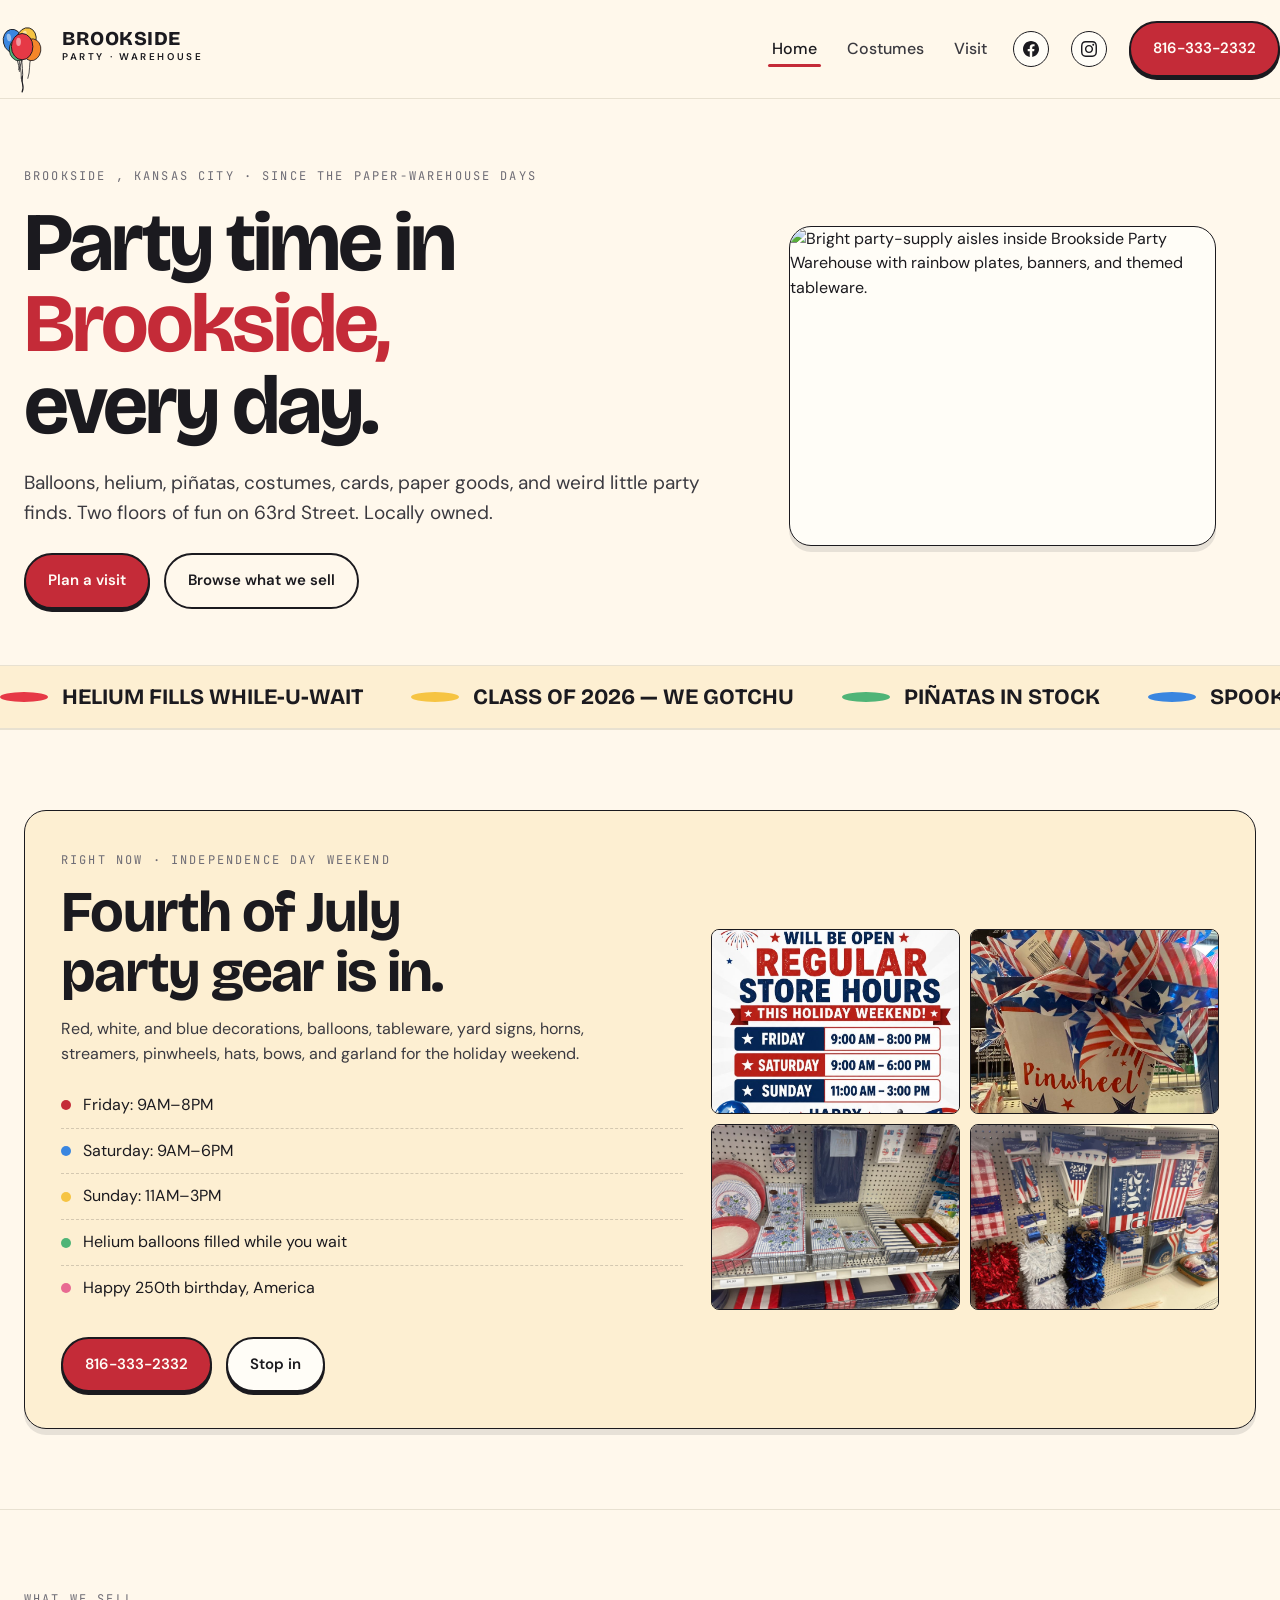
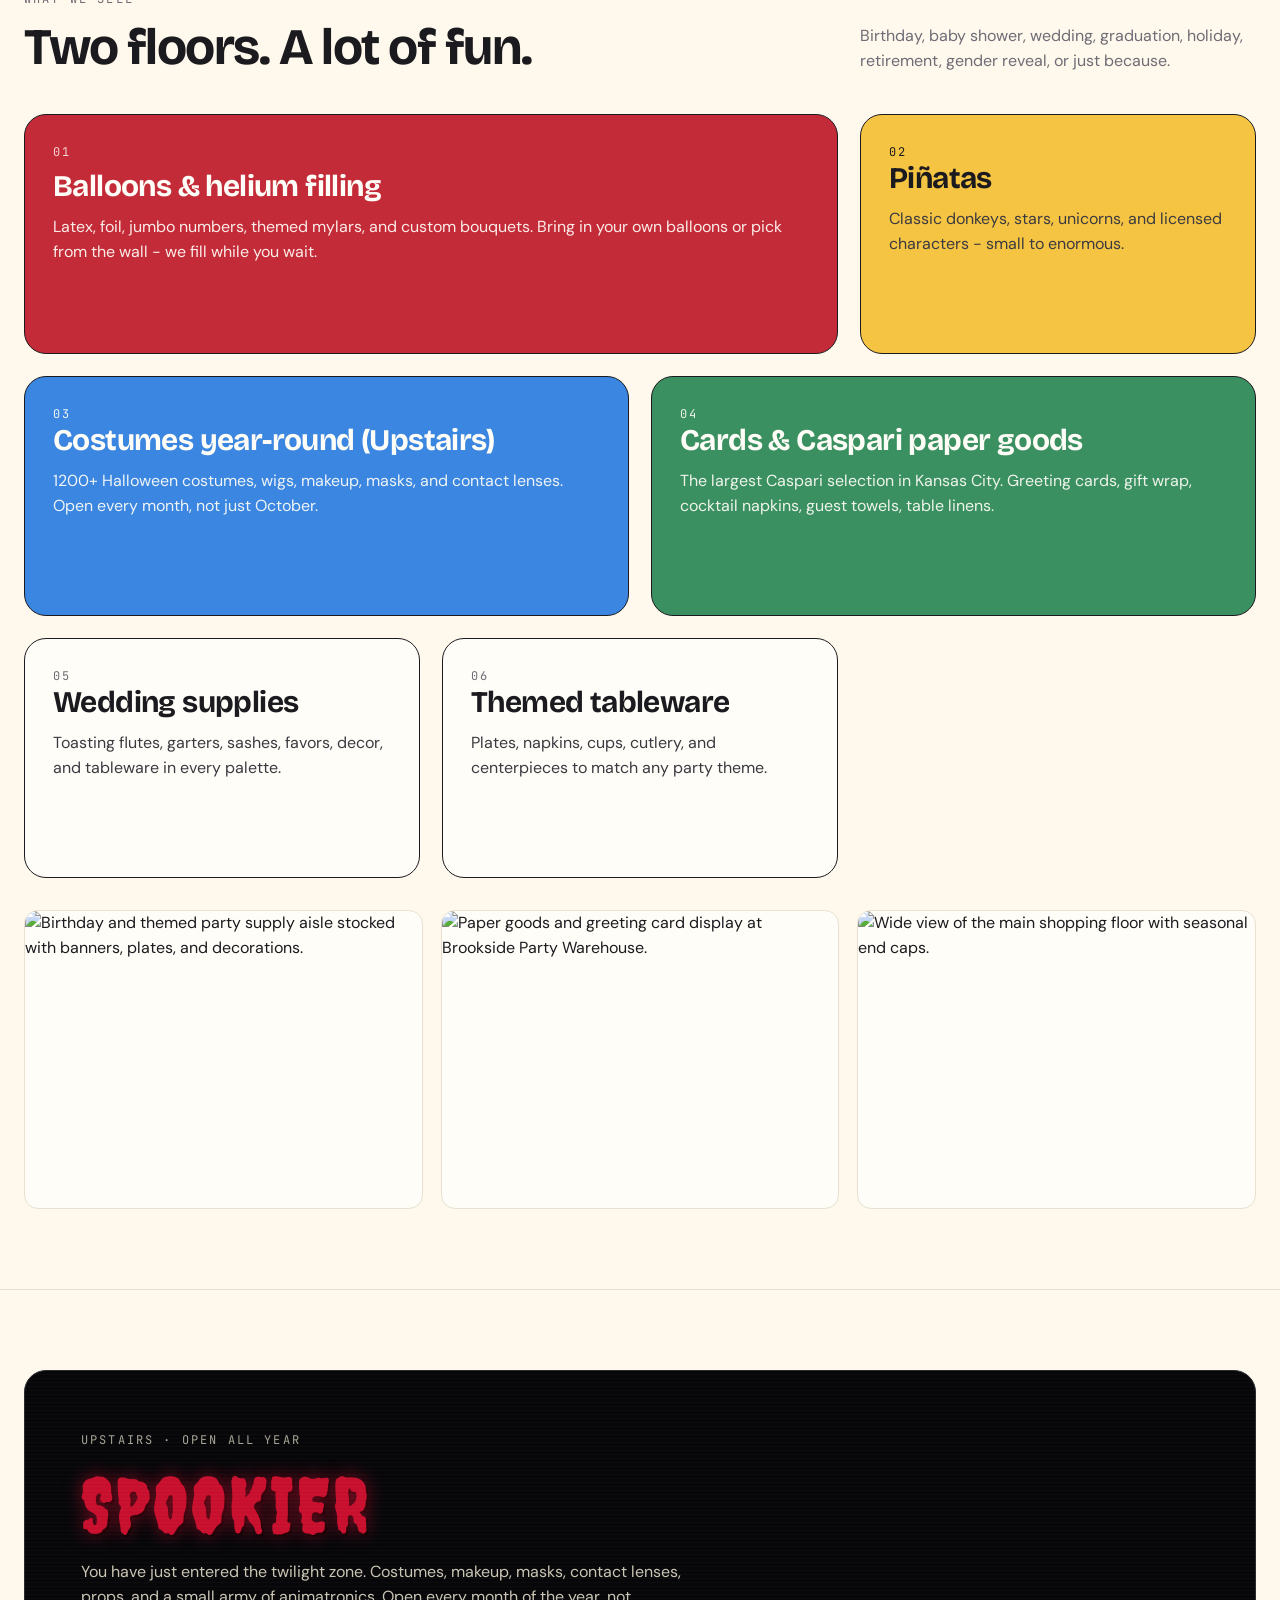
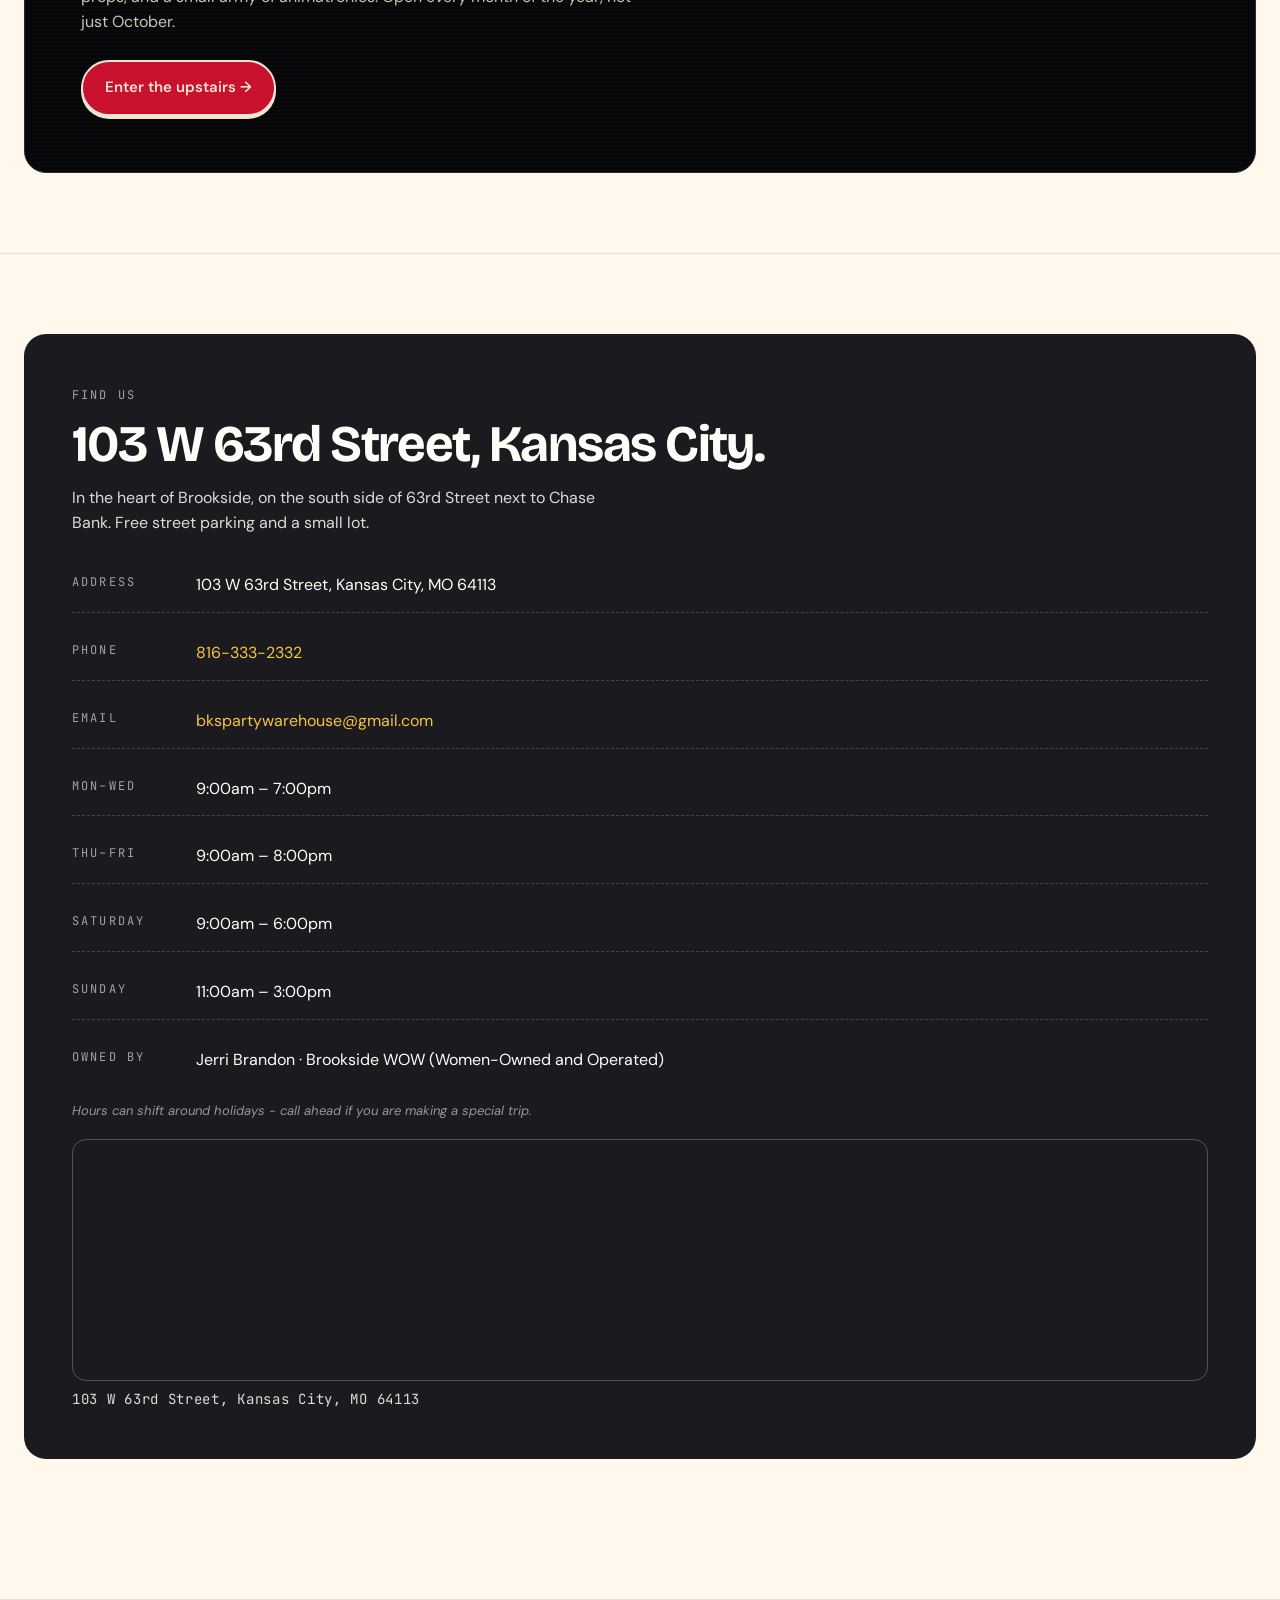
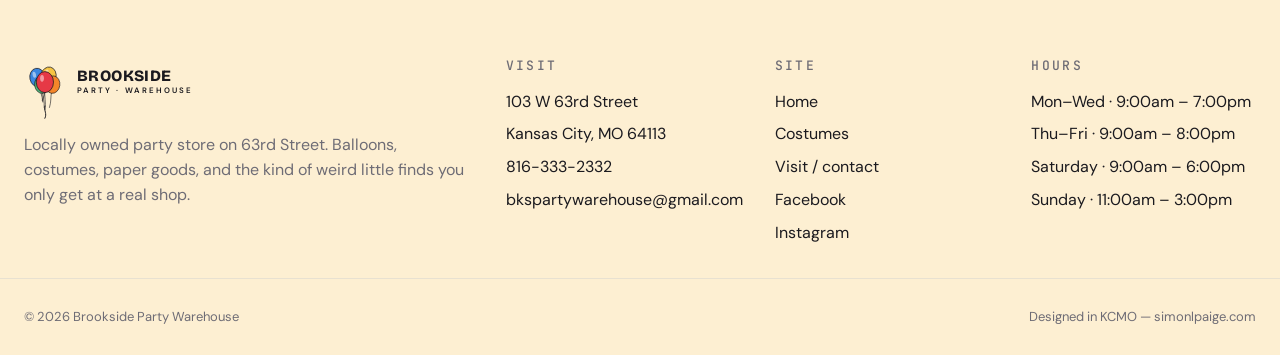
==== commit 5a53db63: "Revert "Show Chiefs party gear and clear the site audit" This reverts commit 1cc8b78278b099b38026635" ====
--- a/index.html
+++ b/index.html
@@ -166,30 +166,26 @@
       <div class="container">
         <div class="feature">
           <div>
-            <span class="eyebrow">Right now &middot; Chiefs &amp; football</span>
-            <h2 id="seasonal-h" style="margin-top:12px;">Get ready for the upcoming football season!</h2>
-            <p style="margin-top:14px; color:var(--ink-soft); max-width:54ch;">Chiefs balloons, decorations, tableware, gifts, and game-day wearables are on the shelves now, while supplies last. Stop in and build your tailgate, watch-party, or birthday setup in red and gold.</p>
+            <span class="eyebrow">Right now &middot; Independence Day weekend</span>
+            <h2 id="seasonal-h" style="margin-top:12px;">Fourth of July party gear is in.</h2>
+            <p style="margin-top:14px; color:var(--ink-soft); max-width:54ch;">Red, white, and blue decorations, balloons, tableware, yard signs, horns, streamers, pinwheels, hats, bows, and garland for the holiday weekend.</p>
             <ul>
-              <li><span class="bullet" style="background:var(--red)"></span>Chiefs balloons and fan gear</li>
-              <li><span class="bullet" style="background:var(--yellow)"></span>Football tableware, decorations, and party hats</li>
-              <li><span class="bullet" style="background:var(--blue)"></span>Books, plush gifts, and game-day accessories</li>
-              <li><span class="bullet" style="background:var(--green)"></span>Helium balloon arrangements made in store</li>
+              <li><span class="bullet" style="background:var(--red)"></span>Friday: 9AM&ndash;8PM</li>
+              <li><span class="bullet" style="background:var(--blue)"></span>Saturday: 9AM&ndash;6PM</li>
+              <li><span class="bullet" style="background:var(--yellow)"></span>Sunday: 11AM&ndash;3PM</li>
+              <li><span class="bullet" style="background:var(--green)"></span>Helium balloons filled while you wait</li>
+              <li><span class="bullet" style="background:var(--pink)"></span>Happy 250th birthday, America</li>
             </ul>
             <div class="cta-row">
               <a class="btn btn--primary" href="tel:+18163332332">816-333-2332</a>
               <a class="btn" href="contact.html">Stop in</a>
             </div>
           </div>
-          <figure class="feature-photo feature-photo--nine" aria-label="Chiefs and football party supplies in stock">
-            <img src="images/product-chiefs-helmet-balloon-bouquet.jpg" alt="Chiefs helmet balloon bouquet stacked with football-shaped balloons at the store counter." loading="eager" decoding="async" width="960" height="1280">
-            <img src="images/product-chiefs-teddy-bear.jpg" alt="Kansas City Chiefs teddy bear in a red shirt with a football party tray." loading="eager" decoding="async" width="960" height="1280">
-            <img src="images/product-chiefs-kids-books-tableware.jpg" alt="Kansas City Chiefs ABC books and red party napkins on a store shelf." loading="eager" decoding="async" width="960" height="1280">
-            <img src="images/product-chiefs-party-supply-wall.jpg" alt="Wall of Kansas City Chiefs bandanas, bags, calendars, and fan accessories." loading="eager" decoding="async" width="960" height="1280">
-            <img src="images/product-chiefs-football-decorations.jpg" alt="Plush football decorations including two with Kansas City Chiefs arrowhead logos." loading="eager" decoding="async" width="960" height="1280">
-            <img src="images/product-chiefs-bags-accessories.jpg" alt="Kansas City Chiefs clear bags, purses, and red patterned zip bag on display." loading="eager" decoding="async" width="960" height="1280">
-            <img src="images/product-football-party-hats.jpg" alt="Red, yellow, and blue cowboy hats for football party outfits." loading="eager" decoding="async" width="960" height="1280">
-            <img src="images/product-chiefs-football-chair-cover.jpg" alt="Red and gold Kansas City Chiefs football chair cover on display." loading="eager" decoding="async" width="960" height="1280">
-            <img src="images/product-football-tiara-headbands.jpg" alt="Gold and red football tiara headbands on a party supply display." loading="eager" decoding="async" width="960" height="1280">
+          <figure class="feature-photo feature-photo--split feature-photo--quad">
+            <img src="images/product-independence-day-hours-2026.jpg" alt="Brookside Party Warehouse Independence Day weekend hours flyer." loading="eager" width="853" height="1280">
+            <img src="images/product-independence-day-pinwheels.jpg" alt="Red, white, and blue star-patterned pinwheels in a party display." loading="eager" width="960" height="1280">
+            <img src="images/product-independence-day-tableware.jpg" alt="Patriotic plates, napkins, table covers, and party tableware on store shelves." loading="eager" width="1280" height="960">
+            <img src="images/product-independence-day-banners.jpg" alt="Semiquincentennial banners, yard signs, horns, streamers, and red, white, and blue garland." loading="eager" width="1280" height="960">
           </figure>
         </div>
       </div>
--- a/style.css
+++ b/style.css
@@ -484,31 +484,6 @@
   border-radius: var(--r-sm);
   background: var(--paper);
 }
-.feature-photo--nine {
-  display: grid;
-  grid-template-columns: repeat(3, minmax(0, 1fr));
-  gap: 10px;
-  align-self: center;
-  border: 0;
-  border-radius: 0;
-  overflow: visible;
-}
-.feature-photo--nine img {
-  display: block;
-  width: 100%;
-  height: auto;
-  aspect-ratio: 3 / 4;
-  object-fit: cover;
-  border: 1.5px solid var(--ink);
-  border-radius: var(--r-sm);
-  background: var(--paper);
-}
-@media (max-width: 900px) {
-  .feature-photo--nine {
-    width: min(100%, 620px);
-    margin-inline: auto;
-  }
-}
 
 /* Photo strip */
 .photo-strip {
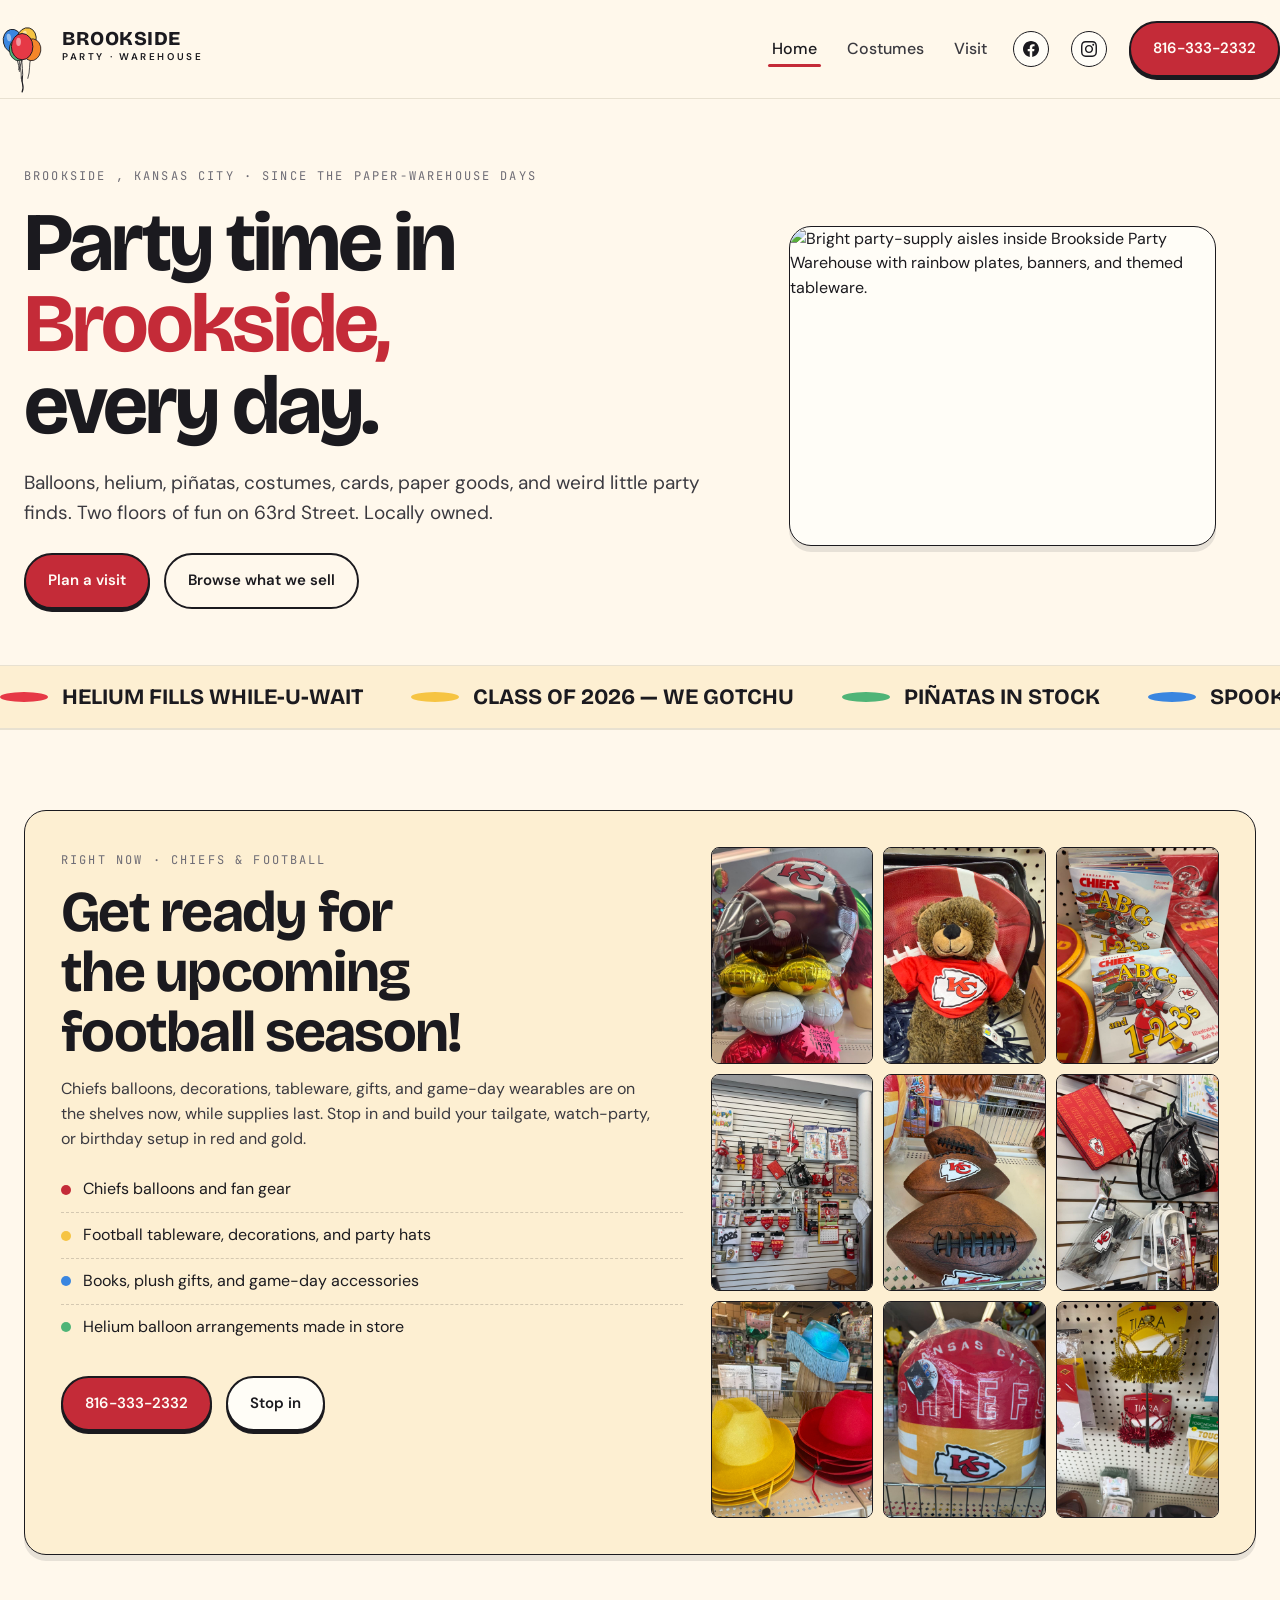
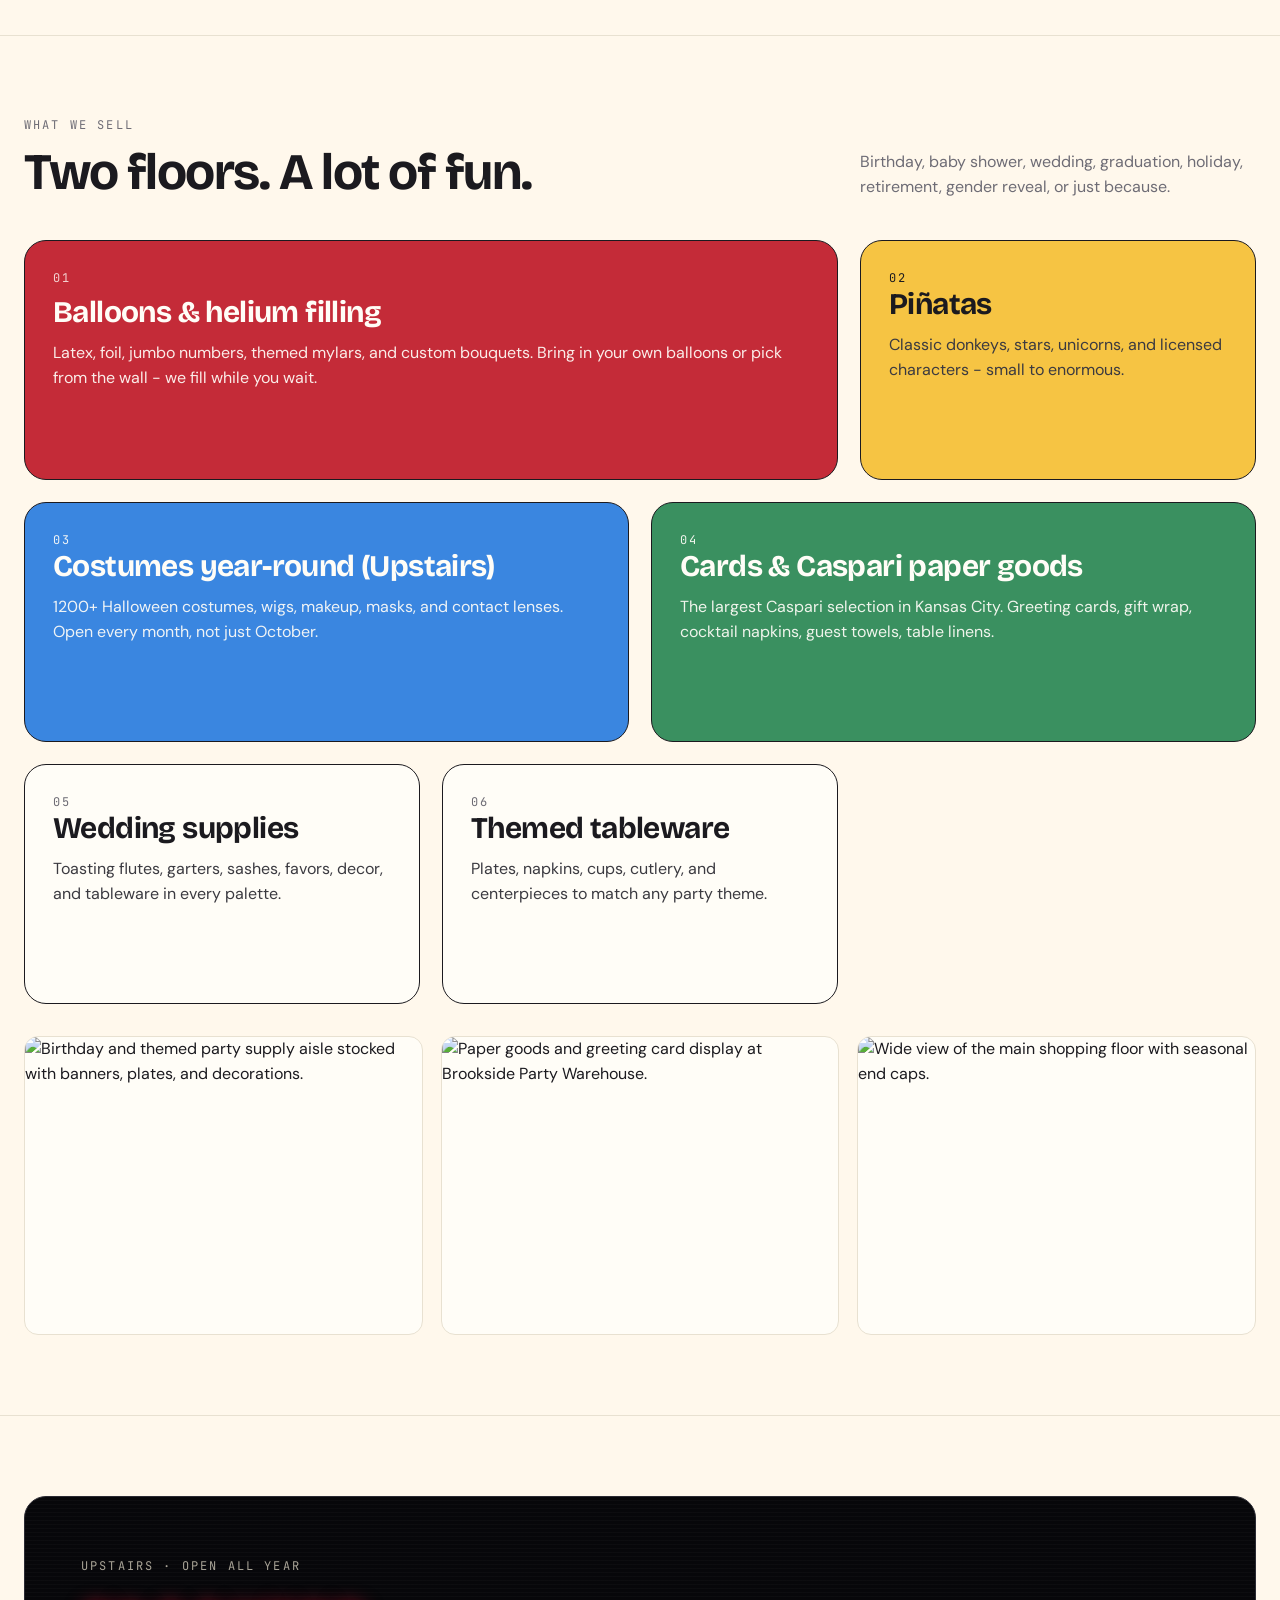
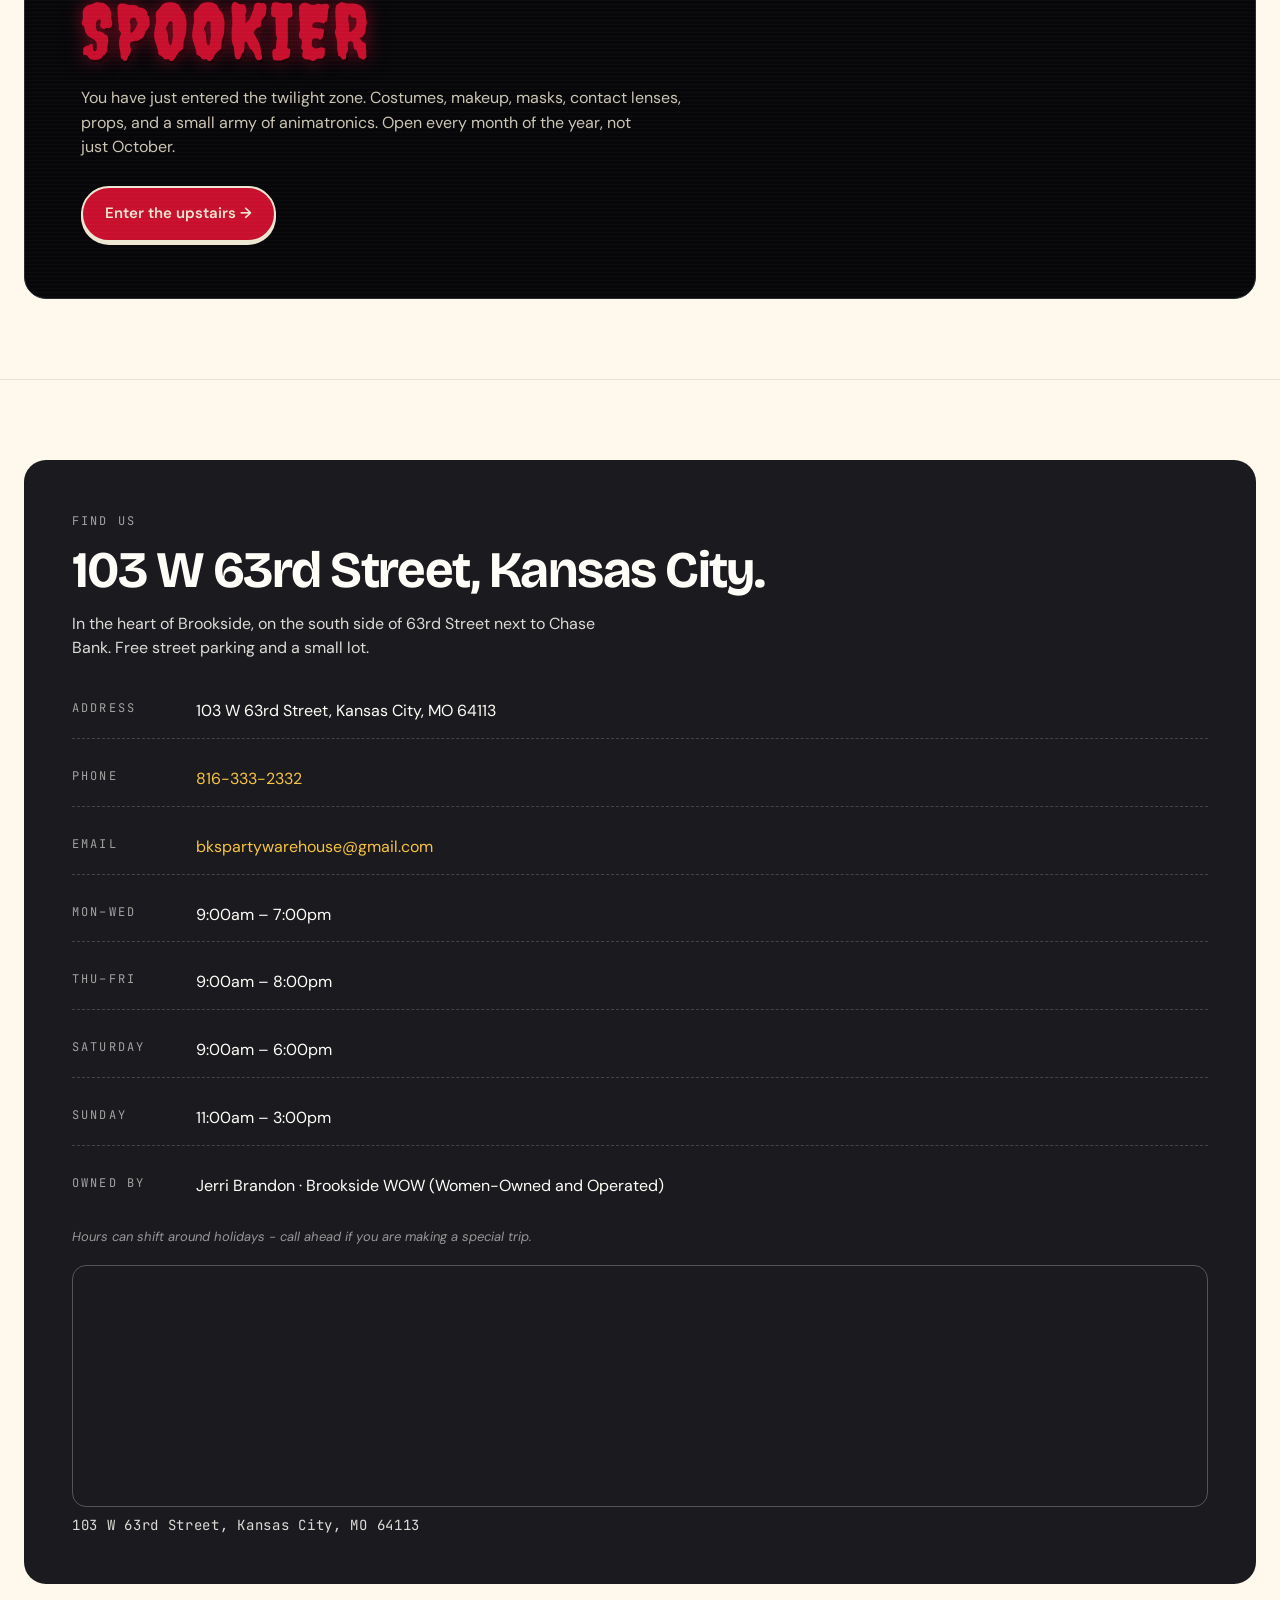
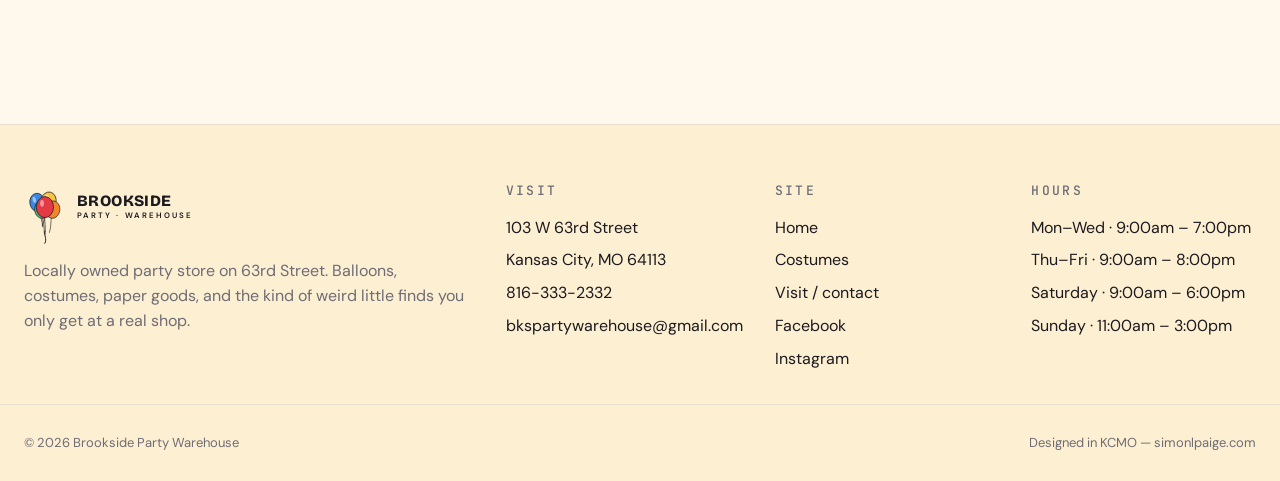
==== commit 9ce84406: "Put Chiefs party gear live with fresh styles" ====
--- a/index.html
+++ b/index.html
@@ -24,7 +24,7 @@
   <link rel="preconnect" href="https://fonts.gstatic.com" crossorigin>
   <link href="https://fonts.googleapis.com/css2?family=Bricolage+Grotesque:wght@500;700;800&family=DM+Sans:wght@400;500;600;700&family=JetBrains+Mono:wght@400;500&family=Creepster&display=swap" rel="stylesheet">
 
-  <link rel="stylesheet" href="style.css">
+  <link rel="stylesheet" href="style.css?v=20260813-football">
 
   <script type="application/ld+json">
   {
@@ -166,26 +166,30 @@
       <div class="container">
         <div class="feature">
           <div>
-            <span class="eyebrow">Right now &middot; Independence Day weekend</span>
-            <h2 id="seasonal-h" style="margin-top:12px;">Fourth of July party gear is in.</h2>
-            <p style="margin-top:14px; color:var(--ink-soft); max-width:54ch;">Red, white, and blue decorations, balloons, tableware, yard signs, horns, streamers, pinwheels, hats, bows, and garland for the holiday weekend.</p>
+            <span class="eyebrow">Right now &middot; Chiefs &amp; football</span>
+            <h2 id="seasonal-h" style="margin-top:12px;">Get ready for the upcoming football season!</h2>
+            <p style="margin-top:14px; color:var(--ink-soft); max-width:54ch;">Chiefs balloons, decorations, tableware, gifts, and game-day wearables are on the shelves now, while supplies last. Stop in and build your tailgate, watch-party, or birthday setup in red and gold.</p>
             <ul>
-              <li><span class="bullet" style="background:var(--red)"></span>Friday: 9AM&ndash;8PM</li>
-              <li><span class="bullet" style="background:var(--blue)"></span>Saturday: 9AM&ndash;6PM</li>
-              <li><span class="bullet" style="background:var(--yellow)"></span>Sunday: 11AM&ndash;3PM</li>
-              <li><span class="bullet" style="background:var(--green)"></span>Helium balloons filled while you wait</li>
-              <li><span class="bullet" style="background:var(--pink)"></span>Happy 250th birthday, America</li>
+              <li><span class="bullet" style="background:var(--red)"></span>Chiefs balloons and fan gear</li>
+              <li><span class="bullet" style="background:var(--yellow)"></span>Football tableware, decorations, and party hats</li>
+              <li><span class="bullet" style="background:var(--blue)"></span>Books, plush gifts, and game-day accessories</li>
+              <li><span class="bullet" style="background:var(--green)"></span>Helium balloon arrangements made in store</li>
             </ul>
             <div class="cta-row">
               <a class="btn btn--primary" href="tel:+18163332332">816-333-2332</a>
               <a class="btn" href="contact.html">Stop in</a>
             </div>
           </div>
-          <figure class="feature-photo feature-photo--split feature-photo--quad">
-            <img src="images/product-independence-day-hours-2026.jpg" alt="Brookside Party Warehouse Independence Day weekend hours flyer." loading="eager" width="853" height="1280">
-            <img src="images/product-independence-day-pinwheels.jpg" alt="Red, white, and blue star-patterned pinwheels in a party display." loading="eager" width="960" height="1280">
-            <img src="images/product-independence-day-tableware.jpg" alt="Patriotic plates, napkins, table covers, and party tableware on store shelves." loading="eager" width="1280" height="960">
-            <img src="images/product-independence-day-banners.jpg" alt="Semiquincentennial banners, yard signs, horns, streamers, and red, white, and blue garland." loading="eager" width="1280" height="960">
+          <figure class="feature-photo feature-photo--nine" aria-label="Chiefs and football party supplies in stock">
+            <img src="images/product-chiefs-helmet-balloon-bouquet.jpg" alt="Chiefs helmet balloon bouquet stacked with football-shaped balloons at the store counter." loading="eager" decoding="async" width="960" height="1280">
+            <img src="images/product-chiefs-teddy-bear.jpg" alt="Kansas City Chiefs teddy bear in a red shirt with a football party tray." loading="eager" decoding="async" width="960" height="1280">
+            <img src="images/product-chiefs-kids-books-tableware.jpg" alt="Kansas City Chiefs ABC books and red party napkins on a store shelf." loading="eager" decoding="async" width="960" height="1280">
+            <img src="images/product-chiefs-party-supply-wall.jpg" alt="Wall of Kansas City Chiefs bandanas, bags, calendars, and fan accessories." loading="eager" decoding="async" width="960" height="1280">
+            <img src="images/product-chiefs-football-decorations.jpg" alt="Plush football decorations including two with Kansas City Chiefs arrowhead logos." loading="eager" decoding="async" width="960" height="1280">
+            <img src="images/product-chiefs-bags-accessories.jpg" alt="Kansas City Chiefs clear bags, purses, and red patterned zip bag on display." loading="eager" decoding="async" width="960" height="1280">
+            <img src="images/product-football-party-hats.jpg" alt="Red, yellow, and blue cowboy hats for football party outfits." loading="eager" decoding="async" width="960" height="1280">
+            <img src="images/product-chiefs-football-chair-cover.jpg" alt="Red and gold Kansas City Chiefs football chair cover on display." loading="eager" decoding="async" width="960" height="1280">
+            <img src="images/product-football-tiara-headbands.jpg" alt="Gold and red football tiara headbands on a party supply display." loading="eager" decoding="async" width="960" height="1280">
           </figure>
         </div>
       </div>
--- a/style.css
+++ b/style.css
@@ -484,6 +484,31 @@
   border-radius: var(--r-sm);
   background: var(--paper);
 }
+.feature-photo--nine {
+  display: grid;
+  grid-template-columns: repeat(3, minmax(0, 1fr));
+  gap: 10px;
+  align-self: center;
+  border: 0;
+  border-radius: 0;
+  overflow: visible;
+}
+.feature-photo--nine img {
+  display: block;
+  width: 100%;
+  height: auto;
+  aspect-ratio: 3 / 4;
+  object-fit: cover;
+  border: 1.5px solid var(--ink);
+  border-radius: var(--r-sm);
+  background: var(--paper);
+}
+@media (max-width: 900px) {
+  .feature-photo--nine {
+    width: min(100%, 620px);
+    margin-inline: auto;
+  }
+}
 
 /* Photo strip */
 .photo-strip {
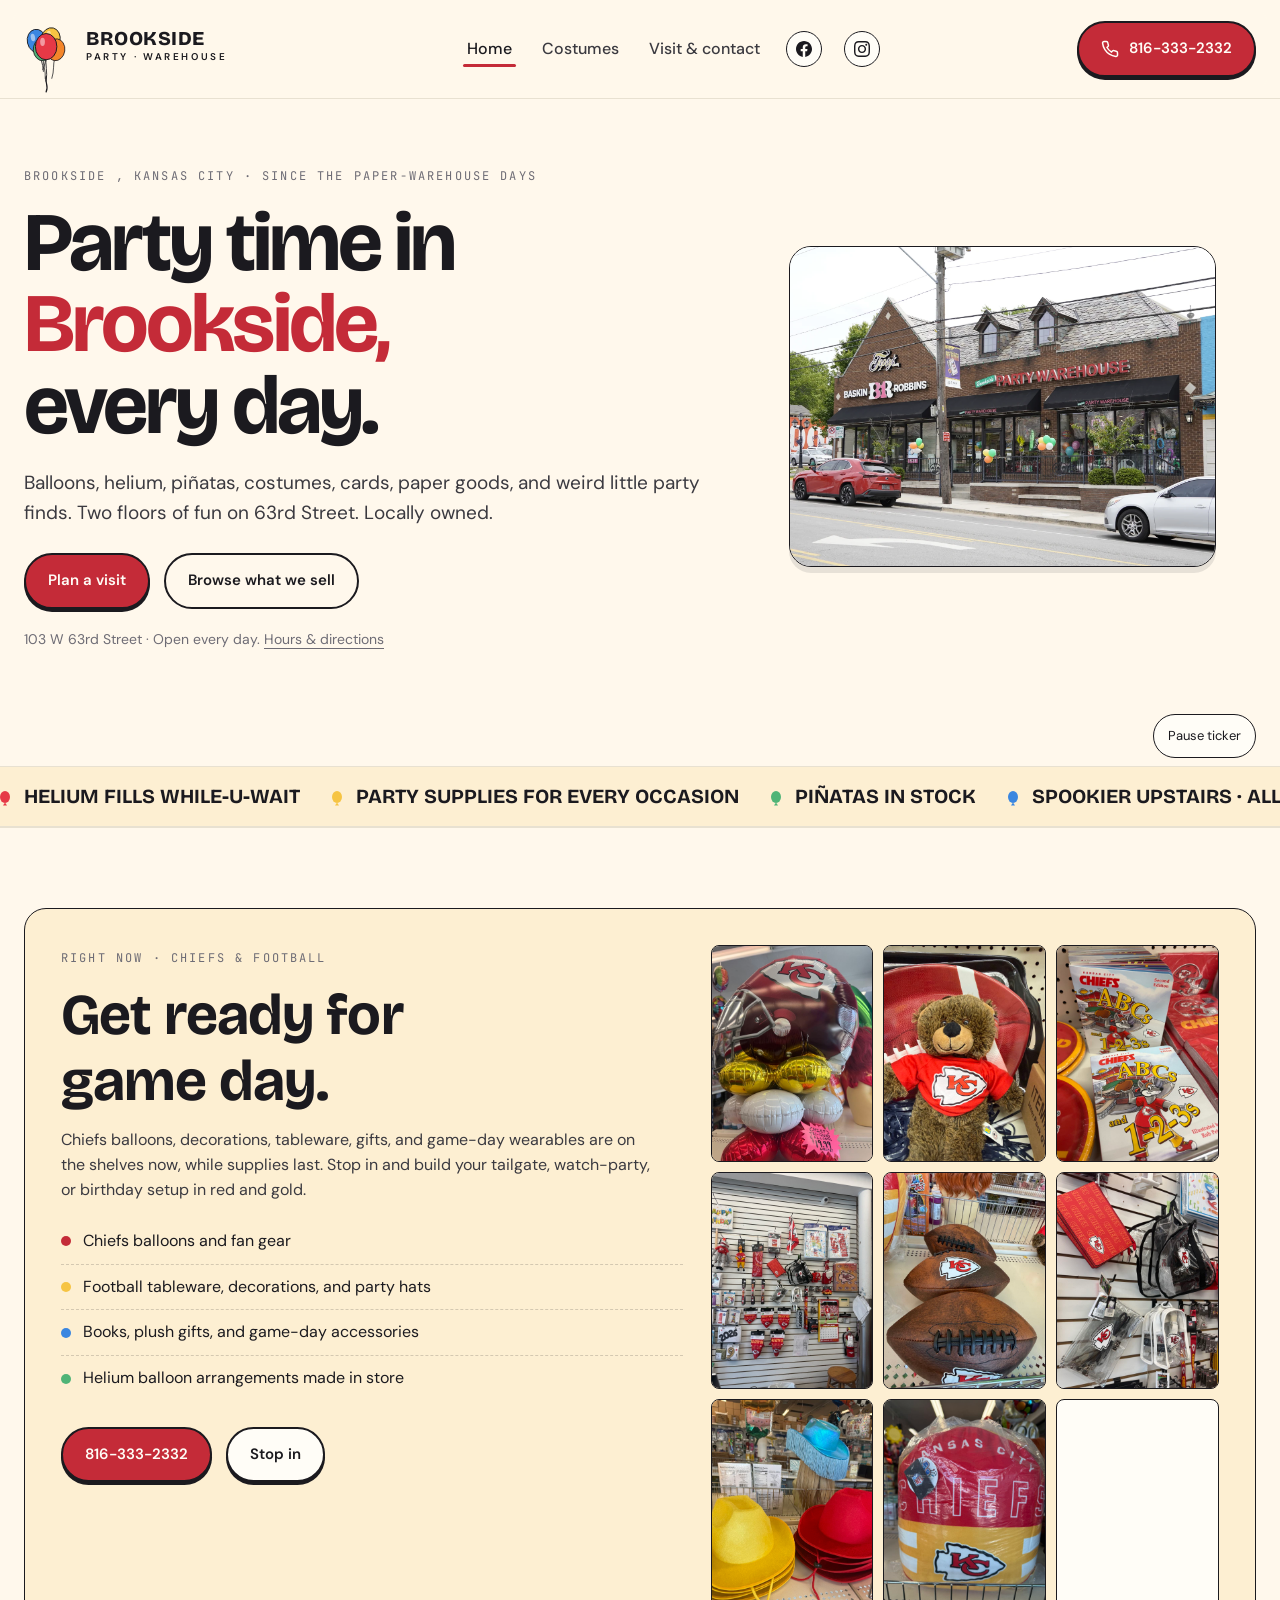
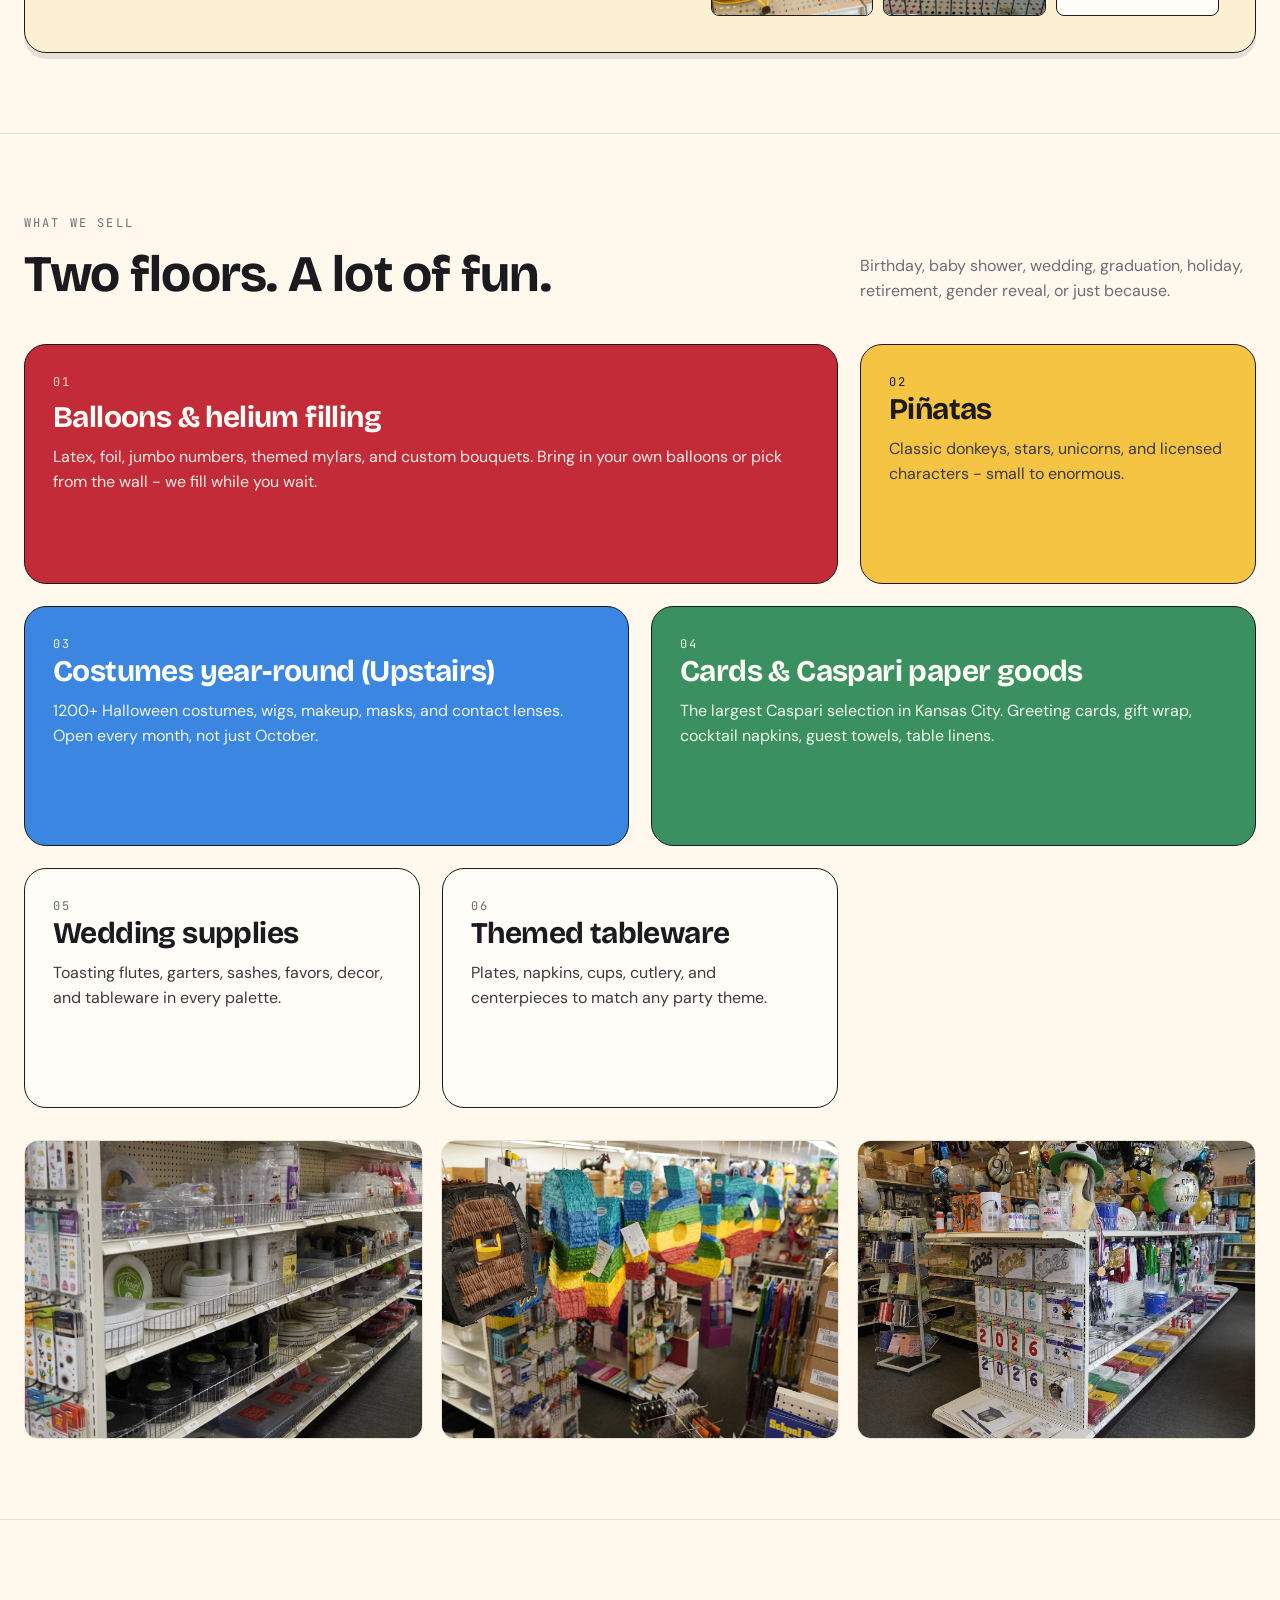
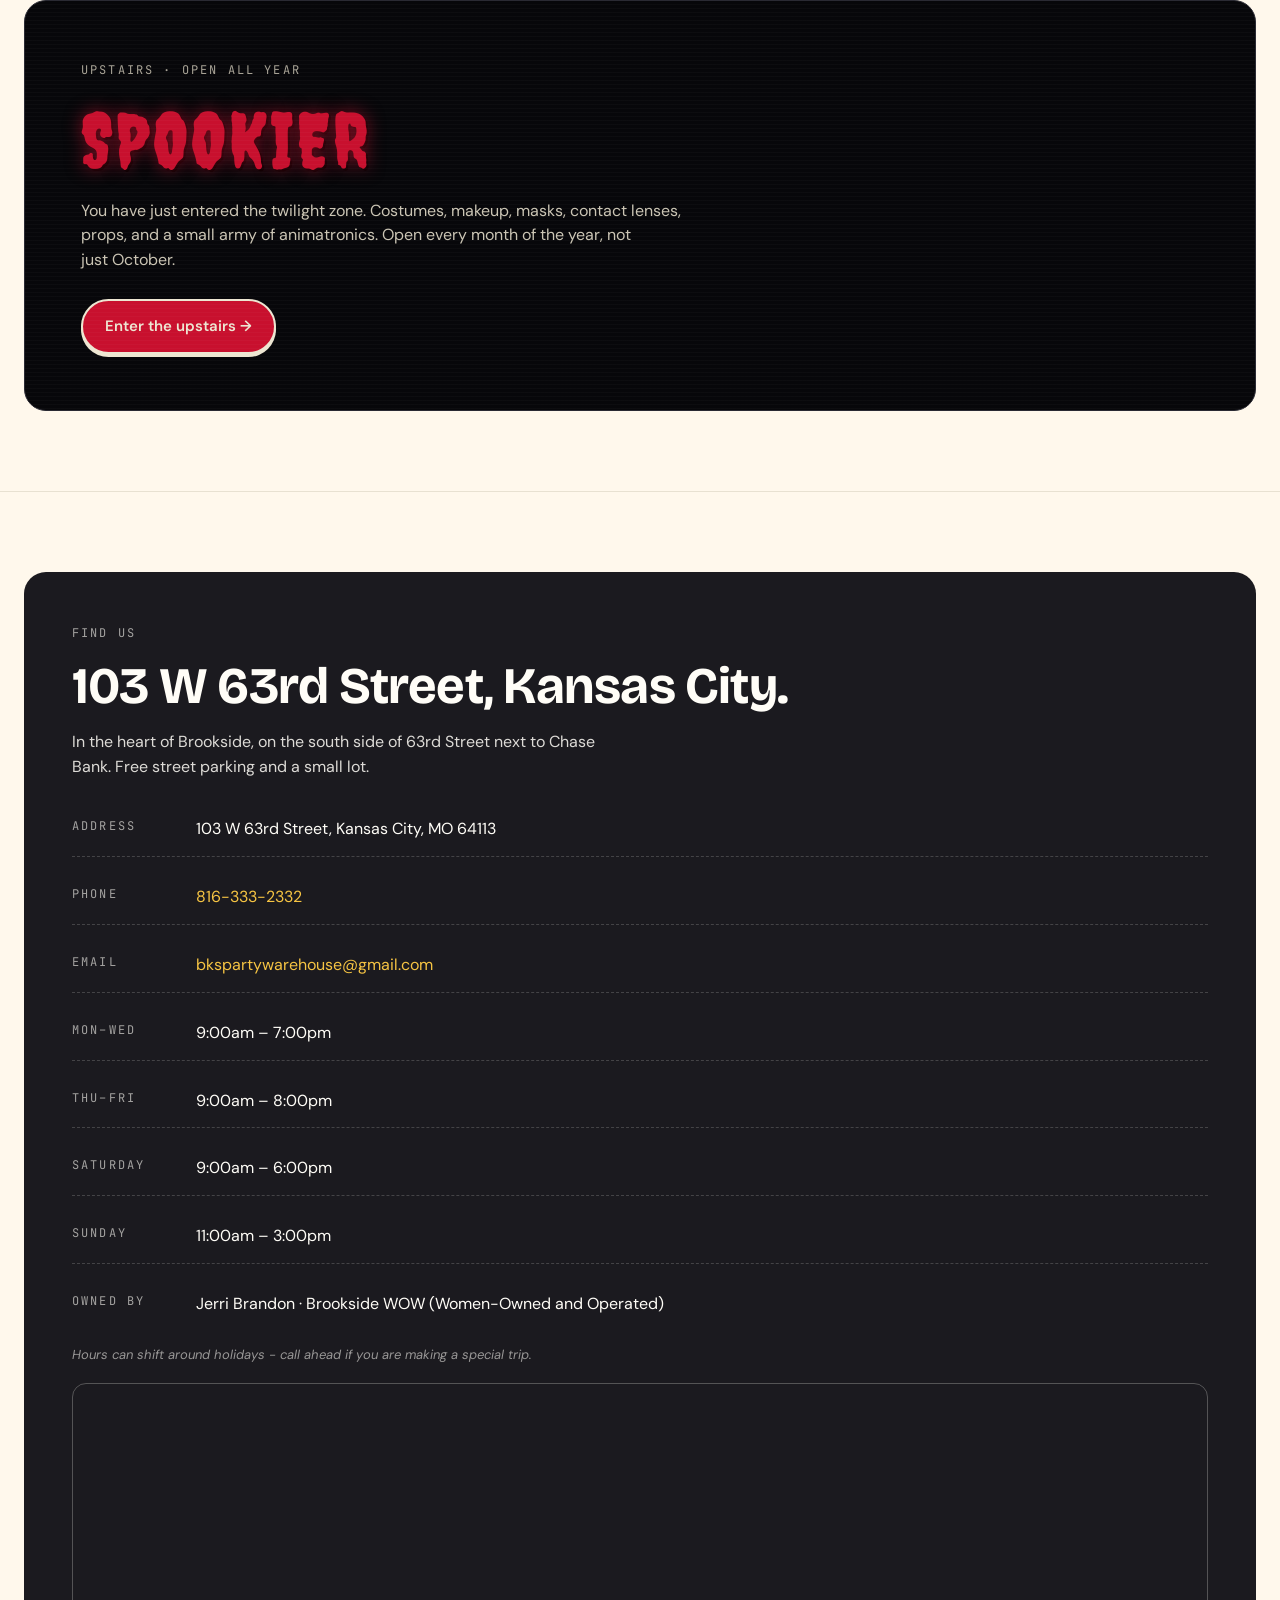
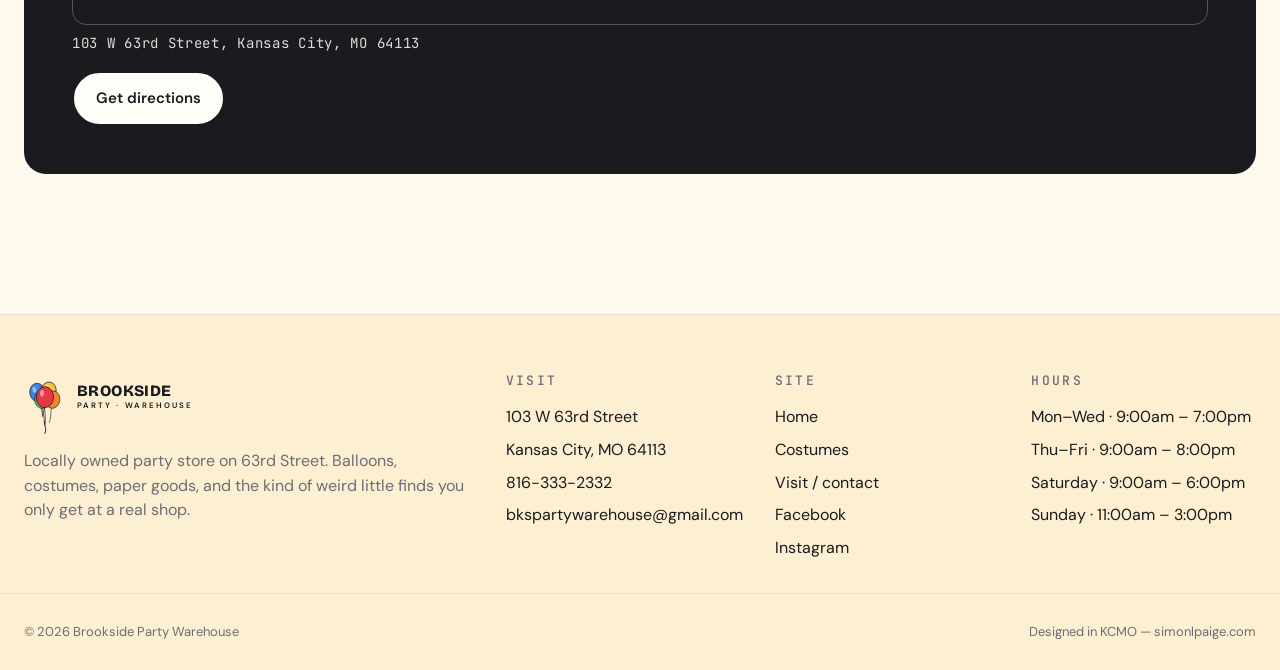
==== commit 9a5082ad: "Make Brookside easier to browse on phones and slow the ticker" ====
--- a/index.html
+++ b/index.html
@@ -5,6 +5,9 @@
   <meta name="viewport" content="width=device-width, initial-scale=1.0">
   <title>Brookside Party Warehouse | Balloons, Costumes, and Party Supplies in Kansas City</title>
   <meta name="description" content="Brookside Party Warehouse is a locally owned party store at 103 W 63rd St in Kansas City. Balloons and helium filling, party supplies, year-round Halloween costumes upstairs, and the largest selection of Caspari paper goods in KC.">
+  <meta property="og:image" content="https://brooksideparty.com/images/share-img-01.jpg">
+  <meta property="og:image:alt" content="Brookside Party Warehouse storefront on 63rd Street in Kansas City.">
+  <meta property="og:site_name" content="Brookside Party Warehouse">
   <meta name="theme-color" content="#FFF8EC">
 
   <meta property="og:title" content="Brookside Party Warehouse">
@@ -24,45 +27,100 @@
   <link rel="preconnect" href="https://fonts.gstatic.com" crossorigin>
   <link href="https://fonts.googleapis.com/css2?family=Bricolage+Grotesque:wght@500;700;800&family=DM+Sans:wght@400;500;600;700&family=JetBrains+Mono:wght@400;500&family=Creepster&display=swap" rel="stylesheet">
 
-  <link rel="stylesheet" href="style.css?v=20260813-football">
+  <link rel="stylesheet" href="style.css?v=20261003-refined">
 
   <script type="application/ld+json">
-  {
-    "@context": "https://schema.org",
-    "@type": "Store",
-    "name": "Brookside Party Warehouse",
-    "description": "Locally owned party store in the Brookside neighborhood of Kansas City. Balloons, helium filling, party supplies, paper goods, costumes year-round, and pinatas.",
-    "url": "https://brooksideparty.com/",
-    "telephone": "+1-816-333-2332",
-    "email": "bkspartywarehouse@gmail.com",
-    "image": "https://brooksideparty.com/images/img-01.jpg",
-    "priceRange": "$$",
-    "address": {
-      "@type": "PostalAddress",
-      "streetAddress": "103 W 63rd St",
-      "addressLocality": "Kansas City",
-      "addressRegion": "MO",
-      "postalCode": "64113",
-      "addressCountry": "US"
+{
+  "@context": "https://schema.org",
+  "@graph": [
+    {
+      "@type": "Store",
+      "name": "Brookside Party Warehouse",
+      "description": "Locally owned party store in the Brookside neighborhood of Kansas City. Balloons, helium filling, party supplies, paper goods, costumes year-round, and pinatas.",
+      "url": "https://brooksideparty.com/",
+      "telephone": "+1-816-333-2332",
+      "email": "bkspartywarehouse@gmail.com",
+      "image": "https://brooksideparty.com/images/share-img-01.jpg",
+      "priceRange": "$$",
+      "address": {
+        "@type": "PostalAddress",
+        "streetAddress": "103 W 63rd St",
+        "addressLocality": "Kansas City",
+        "addressRegion": "MO",
+        "postalCode": "64113",
+        "addressCountry": "US"
+      },
+      "geo": {
+        "@type": "GeoCoordinates",
+        "latitude": 39.0237,
+        "longitude": -94.5895
+      },
+      "openingHoursSpecification": [
+        {
+          "@type": "OpeningHoursSpecification",
+          "dayOfWeek": [
+            "Monday",
+            "Tuesday",
+            "Wednesday"
+          ],
+          "opens": "09:00",
+          "closes": "19:00"
+        },
+        {
+          "@type": "OpeningHoursSpecification",
+          "dayOfWeek": [
+            "Thursday",
+            "Friday"
+          ],
+          "opens": "09:00",
+          "closes": "20:00"
+        },
+        {
+          "@type": "OpeningHoursSpecification",
+          "dayOfWeek": "Saturday",
+          "opens": "09:00",
+          "closes": "18:00"
+        },
+        {
+          "@type": "OpeningHoursSpecification",
+          "dayOfWeek": "Sunday",
+          "opens": "11:00",
+          "closes": "15:00"
+        }
+      ],
+      "areaServed": "Kansas City Metro",
+      "founder": "Jerri Brandon",
+      "@id": "https://brooksideparty.com/#store",
+      "hasMap": "https://www.google.com/maps/search/?api=1&query=103+W+63rd+St+Kansas+City+MO+64113"
     },
-    "geo": {
-      "@type": "GeoCoordinates",
-      "latitude": 39.0237,
-      "longitude": -94.5895
+    {
+      "@type": "WebSite",
+      "@id": "https://brooksideparty.com/#website",
+      "name": "Brookside Party Warehouse",
+      "url": "https://brooksideparty.com/",
+      "publisher": {
+        "@id": "https://brooksideparty.com/#store"
+      }
     },
-    "openingHoursSpecification": [
-      { "@type": "OpeningHoursSpecification", "dayOfWeek": ["Monday","Tuesday","Wednesday"], "opens": "09:00", "closes": "19:00" },
-      { "@type": "OpeningHoursSpecification", "dayOfWeek": ["Thursday","Friday"], "opens": "09:00", "closes": "20:00" },
-      { "@type": "OpeningHoursSpecification", "dayOfWeek": "Saturday", "opens": "09:00", "closes": "18:00" },
-      { "@type": "OpeningHoursSpecification", "dayOfWeek": "Sunday", "opens": "11:00", "closes": "15:00" }
-    ],
-    "areaServed": "Kansas City Metro",
-    "founder": "Jerri Brandon"
-  }
+    {
+      "@type": "WebPage",
+      "@id": "https://brooksideparty.com/#webpage",
+      "url": "https://brooksideparty.com/",
+      "name": "Brookside Party Warehouse | Balloons, Costumes, and Party Supplies in Kansas City",
+      "dateModified": "2026-10-03",
+      "isPartOf": {
+        "@id": "https://brooksideparty.com/#website"
+      },
+      "about": {
+        "@id": "https://brooksideparty.com/#store"
+      }
+    }
+  ]
+}
   </script>
   <link rel="icon" type="image/svg+xml" href="/favicon.svg">
 </head>
-<body data-confetti="burst">
+<body>
   <a class="skip" href="#main">Skip to main content</a>
 
   <header class="nav" role="banner">
@@ -110,7 +168,7 @@
         <ul class="nav-links">
           <li><a href="index.html" aria-current="page">Home</a></li>
           <li><a href="spookier.html">Costumes</a></li>
-          <li><a href="contact.html">Visit</a></li>
+          <li><a href="contact.html">Visit &amp; contact</a></li>
           <li><a class="social-icon" href="https://www.facebook.com/brooksidepartywarehouse" target="_blank" rel="noopener" aria-label="Facebook" title="Facebook">
             <svg width="16" height="16" viewBox="0 0 24 24" fill="currentColor">
               <path d="M24 12.073c0-6.627-5.373-12-12-12s-12 5.373-12 12c0 5.99 4.388 10.954 10.125 11.854v-8.385H7.078v-3.47h3.047V9.43c0-3.007 1.792-4.669 4.533-4.669 1.312 0 2.686.235 2.686.235v2.953H15.83c-1.491 0-1.956.925-1.956 1.874v2.25h3.328l-.532 3.47h-2.796v8.385C19.612 23.027 24 18.062 24 12.073z"/>
@@ -121,9 +179,10 @@
               <path d="M12 2.163c3.204 0 3.584.012 4.85.07 3.252.148 4.771 1.691 4.919 4.919.058 1.265.069 1.645.069 4.849 0 3.205-.012 3.584-.069 4.849-.149 3.225-1.664 4.771-4.919 4.919-1.266.058-1.644.07-4.85.07-3.204 0-3.584-.012-4.849-.07-3.26-.149-4.771-1.699-4.919-4.92-.058-1.265-.07-1.644-.07-4.849 0-3.204.013-3.583.07-4.849.149-3.227 1.664-4.771 4.919-4.919 1.266-.057 1.645-.069 4.849-.069zm0-2.163c-3.259 0-3.667.014-4.947.072-4.358.2-6.78 2.618-6.98 6.98-.059 1.281-.073 1.689-.073 4.948 0 3.259.014 3.668.072 4.948.2 4.358 2.618 6.78 6.98 6.98 1.281.058 1.689.072 4.948.072 3.259 0 3.668-.014 4.948-.072 4.354-.2 6.782-2.618 6.979-6.98.059-1.28.073-1.689.073-4.948 0-3.259-.014-3.667-.072-4.947-.196-4.354-2.617-6.78-6.979-6.98-1.281-.059-1.69-.073-4.949-.073zm0 5.838c-3.403 0-6.162 2.759-6.162 6.162s2.759 6.163 6.162 6.163 6.162-2.759 6.162-6.163c0-3.403-2.759-6.162-6.162-6.162zm0 10.162c-2.209 0-4-1.79-4-4 0-2.209 1.791-4 4-4s4 1.791 4 4c0 2.21-1.791 4-4 4zm6.406-11.845c-.796 0-1.441.645-1.441 1.44s.645 1.44 1.441 1.44c.795 0 1.439-.645 1.439-1.44s-.644-1.44-1.439-1.44z"/>
             </svg>
           </a></li>
-          <li><a class="btn btn--primary" href="tel:+18163332332" aria-label="Call the store at 8 1 6, 3 3 3, 2 3 3 2"><span class="nav-phone-label">816-333-2332</span><span class="nav-phone-icon" aria-hidden="true">📞</span></a></li>
+
         </ul>
       </nav>
+      <a class="btn btn--primary nav-call" href="tel:+18163332332" aria-label="Call Brookside Party Warehouse at 816-333-2332"><svg width="18" height="18" viewBox="0 0 24 24" fill="none" stroke="currentColor" stroke-width="2" aria-hidden="true"><path d="M22 16.9v3a2 2 0 0 1-2.2 2 19.8 19.8 0 0 1-8.6-3.1 19.5 19.5 0 0 1-6-6A19.8 19.8 0 0 1 2.1 4.2 2 2 0 0 1 4.1 2h3a2 2 0 0 1 2 1.7c.1 1 .4 2 .7 2.9a2 2 0 0 1-.5 2.1L8 10a16 16 0 0 0 6 6l1.3-1.3a2 2 0 0 1 2.1-.5c.9.3 1.9.6 2.9.7a2 2 0 0 1 1.7 2z"/></svg><span class="call-number">816-333-2332</span><span class="call-short">Call</span></a>
     </div>
   </header>
 
@@ -138,28 +197,33 @@
             <a class="btn btn--primary" href="contact.html">Plan a visit</a>
             <a class="btn btn--ghost" href="#categories">Browse what we sell</a>
           </div>
-        </div>
-        <figure class="hero-card" aria-label="Inside Brookside Party Warehouse main floor">
-          <img src="images/img-01.jpg" alt="Bright party-supply aisles inside Brookside Party Warehouse with rainbow plates, banners, and themed tableware." loading="eager">
+          <p class="hero-details">103 W 63rd Street &middot; Open every day. <a href="contact.html">Hours &amp; directions</a></p>
+        </div>
+        <figure class="hero-card" aria-label="Brookside Party Warehouse storefront">
+          <picture><source srcset="images/img-01.webp" type="image/webp"><img width="6000" height="4000" src="images/img-01.jpg" alt="Brookside Party Warehouse storefront on 63rd Street, with Spookier upstairs." loading="eager" fetchpriority="high"></picture>
         </figure>
       </div>
     </section>
 
+    <div class="marquee-shell">
+    <button class="marquee-toggle" type="button" aria-controls="party-ticker" aria-pressed="false">Pause ticker</button>
     <div class="marquee" aria-hidden="true">
-      <div class="marquee-track">
+      <div class="marquee-track" id="party-ticker">
         <span><span class="marquee-dot" style="background:#E63946"></span>HELIUM FILLS WHILE-U-WAIT</span>
-        <span><span class="marquee-dot" style="background:#F6C443"></span>CLASS OF 2026 &mdash; WE GOTCHU</span>
+        <span><span class="marquee-dot" style="background:#F6C443"></span>PARTY SUPPLIES FOR EVERY OCCASION</span>
         <span><span class="marquee-dot" style="background:#4FB477"></span>PI&Ntilde;ATAS IN STOCK</span>
         <span><span class="marquee-dot" style="background:#3A86E0"></span>SPOOKIER UPSTAIRS &middot; ALL YEAR</span>
         <span><span class="marquee-dot" style="background:#F4862A"></span>CUSTOM ORDERS</span>
         <span><span class="marquee-dot" style="background:#E86A92"></span>FREE STREET PARKING</span>
         <span><span class="marquee-dot" style="background:#E63946"></span>HELIUM FILLS WHILE-U-WAIT</span>
-        <span><span class="marquee-dot" style="background:#F6C443"></span>CLASS OF 2026 &mdash; WE GOTCHU</span>
+        <span><span class="marquee-dot" style="background:#F6C443"></span>PARTY SUPPLIES FOR EVERY OCCASION</span>
         <span><span class="marquee-dot" style="background:#4FB477"></span>PI&Ntilde;ATAS IN STOCK</span>
         <span><span class="marquee-dot" style="background:#3A86E0"></span>SPOOKIER UPSTAIRS &middot; ALL YEAR</span>
         <span><span class="marquee-dot" style="background:#F4862A"></span>CUSTOM ORDERS</span>
         <span><span class="marquee-dot" style="background:#E86A92"></span>FREE STREET PARKING</span>
       </div>
+    </div>
+
     </div>
 
     <section class="section" id="seasonal-feature" aria-labelledby="seasonal-h">
@@ -167,7 +231,7 @@
         <div class="feature">
           <div>
             <span class="eyebrow">Right now &middot; Chiefs &amp; football</span>
-            <h2 id="seasonal-h" style="margin-top:12px;">Get ready for the upcoming football season!</h2>
+            <h2 id="seasonal-h" style="margin-top:12px;">Get ready for game day.</h2>
             <p style="margin-top:14px; color:var(--ink-soft); max-width:54ch;">Chiefs balloons, decorations, tableware, gifts, and game-day wearables are on the shelves now, while supplies last. Stop in and build your tailgate, watch-party, or birthday setup in red and gold.</p>
             <ul>
               <li><span class="bullet" style="background:var(--red)"></span>Chiefs balloons and fan gear</li>
@@ -250,13 +314,13 @@
 
         <div class="photo-strip" aria-label="More views from inside the store">
           <figure>
-            <img src="images/img-03.jpg" alt="Birthday and themed party supply aisle stocked with banners, plates, and decorations.">
+            <picture><source srcset="images/img-03.webp" type="image/webp"><img loading="lazy" decoding="async" width="6000" height="4000" src="images/img-03.jpg" alt="Birthday and themed party supply aisle stocked with banners, plates, and decorations."></picture>
           </figure>
           <figure>
-            <img src="images/img-04.jpg" alt="Paper goods and greeting card display at Brookside Party Warehouse.">
+            <picture><source srcset="images/img-04.webp" type="image/webp"><img loading="lazy" decoding="async" width="6000" height="4000" src="images/img-04.jpg" alt="Paper goods and greeting card display at Brookside Party Warehouse."></picture>
           </figure>
           <figure>
-            <img src="images/img-02.jpg" alt="Wide view of the main shopping floor with seasonal end caps.">
+            <picture><source srcset="images/img-02.webp" type="image/webp"><img loading="lazy" decoding="async" width="6000" height="4000" src="images/img-02.jpg" alt="Wide view of the main shopping floor with seasonal end caps."></picture>
           </figure>
         </div>
       </div>
@@ -304,6 +368,7 @@
               ></iframe>
             </div>
             <p class="visit-map-address">103 W 63rd Street, Kansas City, MO 64113</p>
+            <a class="btn" style="margin-top:16px" href="https://www.google.com/maps/dir/?api=1&amp;destination=103+W+63rd+St+Kansas+City+MO+64113" target="_blank" rel="noopener">Get directions</a>
           </div>
         </div>
       </div>
@@ -395,36 +460,32 @@
       var y = document.getElementById("yr");
       if (y) y.textContent = new Date().getFullYear();
 
-      // Click-anywhere pop
-      document.addEventListener("click", function (e) {
-        if (!window.Confetti) return;
-        var t = e.target;
-        // Avoid nesting confetti inside actual button presses (already handled)
-        if (t.closest && (t.closest("a") || t.closest("button"))) return;
-        window.Confetti.pop(e.clientX, e.clientY);
-      });
     });
   </script>
 
   <script>
-    // Marquee speed: measure after fonts are loaded so we get the real rendered width.
-    // We do a clean cancel-and-restart instead of mutating animationDuration on a running
-    // animation - Safari and Firefox restart the animation on duration changes, causing
-    // the visible "stops and starts over" snap.
-    document.fonts.ready.then(function () {
-      requestAnimationFrame(function () {
-        var track = document.querySelector('.marquee-track');
-        if (!track) return;
-        // scrollWidth = both halves; padding-right on each span makes -50% land exactly right
-        var halfWidth = track.scrollWidth / 2;
-        var PX_PER_SEC = 180; // pixels per second - raise to speed up, lower to slow down
-        var duration = (halfWidth / PX_PER_SEC).toFixed(2) + 's';
-        // Cancel, force reflow, restart - avoids mid-animation duration mutation
-        track.style.animation = 'none';
-        void track.offsetWidth; // flush pending styles
-        track.style.animation = 'marquee ' + duration + ' linear infinite';
+    (function () {
+      var track = document.querySelector('.marquee-track');
+      var toggle = document.querySelector('.marquee-toggle');
+      var reduced = window.matchMedia('(prefers-reduced-motion: reduce)');
+      var mobile = window.matchMedia('(max-width: 768px)');
+      var paused = false;
+      function update() {
+        track.style.setProperty('--marquee-duration', (track.scrollWidth / 2 / (mobile.matches ? 32 : 40)) + 's');
+        track.style.animationPlayState = paused ? 'paused' : 'running';
+        toggle.hidden = reduced.matches;
+      }
+      toggle.addEventListener('click', function () {
+        paused = !paused;
+        toggle.setAttribute('aria-pressed', String(paused));
+        toggle.textContent = paused ? 'Play ticker' : 'Pause ticker';
+        update();
       });
-    });
+      document.fonts.ready.then(update);
+      reduced.addEventListener('change', update);
+      mobile.addEventListener('change', update);
+      update();
+    })();
   </script>
 </body>
 </html>
--- a/style.css
+++ b/style.css
@@ -112,52 +112,10 @@
   backdrop-filter: saturate(140%) blur(10px);
   border-bottom: 1px solid var(--rule);
 }
-.nav-inner {
-  display: flex;
-  align-items: center;
-  justify-content: space-between;
-  padding: 14px 0;
-  gap: 16px;
-  flex-wrap: wrap;
-}
-@media (max-width: 640px) {
-  .nav-inner { padding-left: 16px; padding-right: 16px; }
-  .brand { padding-left: 0; }
-}
-@media (max-width: 768px) {
-  .nav-inner .brand { margin-left: 8px; padding-left: 8px; }
-}
-
-/* Phone button - keep number from breaking across lines */
-.nav-links .btn,
-.nav-links .btn--primary {
-  white-space: nowrap;
-}
-
-/* Desktop: Ensure phone button matches standard button padding */
-.nav-links .btn--primary {
-  padding: 14px 22px;
-}
-/* Override nav-link inherited color so btn--primary always shows --paper text */
-.nav-links a.btn--primary { color: var(--paper); }
-
-.nav-phone-icon { 
-  display: none;
-  color: #000; /* Force black for visibility on red background */
-}
-@media (max-width: 768px) {
-  .nav-phone-label { display: none; }
-  .nav-phone-icon {
-    display: inline;
-    font-size: 18px;
-    line-height: 1;
-    color: #000; /* Force black for visibility on red background */
-  }
-  .nav-links .btn,
-  .nav-links .btn--primary {
-    padding: 12px 12px;
-  }
-}
+.nav-inner { display: flex; align-items: center; justify-content: space-between; gap: 24px; padding: 14px 24px; }
+.nav-inner .brand { flex-shrink: 0; }
+.nav-call { flex-shrink: 0; white-space: nowrap; }
+.call-short { display: none; }
 .brand {
   display: inline-flex;
   align-items: center;
@@ -310,33 +268,34 @@
   display: flex;
   width: max-content;
   white-space: nowrap;
-  animation: marquee 38s linear infinite;
+  animation: marquee var(--marquee-duration, 70s) linear infinite;
   will-change: transform;
   font-family: var(--display);
   font-weight: 700;
   font-size: 22px;
   color: var(--ink);
 }
-.marquee-track span {
+.marquee-track > span {
   display: inline-flex;
   align-items: center;
   gap: 14px;
-  padding-right: 48px; /* spacing lives on the item, not the container — makes -50% land exactly at loop point */
+  padding-right: 32px; /* spacing lives on the item, not the container — makes -50% land exactly at loop point */
 }
 .marquee-dot {
-  width: 10px; height: 10px; border-radius: 50%;
+  width: 10px; height: 12px; padding: 0; flex: 0 0 10px; border-radius: 50%; position: relative;
 }
 @keyframes marquee {
   from { transform: translateX(0); }
   to   { transform: translateX(-50%); }
 }
-/* Marquee speed is set by JS (180px/s) in index.html.
-   This fallback fires only if JS is disabled. */
-@media (max-width: 768px) {
-  .marquee-track { animation: marquee 8s linear infinite; }
-}
+.marquee-dot::after { content: ''; position: absolute; left: 3px; bottom: -3px; width: 4px; height: 3px; background: inherit; clip-path: polygon(50% 0, 100% 100%, 0 100%); }
+.marquee-shell { position: relative; }
+.marquee-toggle { display: block; margin: 8px 24px 8px auto; min-height: 44px; padding: 8px 14px; font: inherit; font-size: 13px; background: var(--paper); border: 1px solid var(--ink); border-radius: var(--r-pill); color: var(--ink); cursor: pointer; }
+.marquee-toggle[hidden] { display: none; }
 @media (prefers-reduced-motion: reduce) {
-  .marquee-track { animation: none; }
+  .marquee-track { animation: none; width: auto; white-space: normal; flex-wrap: wrap; gap: 12px; padding: 0 24px; }
+  .marquee-track > span { padding-right: 0; font-size: 16px; }
+  .marquee-track > span:nth-child(n+7) { display: none; }
 }
 
 /* Section */
@@ -927,3 +886,31 @@
   max-width: 100%;
   height: auto;
 }
+
+/* Refined header: a separate call action stays inside the mobile safe area. */
+a:focus-visible, button:focus-visible, input:focus-visible, select:focus-visible, textarea:focus-visible { outline: 3px solid var(--blue); outline-offset: 4px; }
+section[id] { scroll-margin-top: 140px; }
+h2 { line-height: 1.15; letter-spacing: -0.015em; }
+.marquee-track { font-size: 20px; }
+@media (max-width: 1000px) {
+  .nav-inner { display: grid; grid-template-columns: minmax(0, 1fr) auto; column-gap: 12px; row-gap: 4px; padding: 10px max(20px, env(safe-area-inset-left)) 8px max(20px, env(safe-area-inset-right)); }
+  .nav-inner .brand { grid-column: 1; grid-row: 1; margin: 0; padding: 0; }
+  .nav-inner .brand svg { width: min(220px, 100%); height: auto; }
+  .nav-call { grid-column: 2; grid-row: 1; padding: 10px 14px; gap: 7px; justify-content: center; }
+  .call-number { display: none; }
+  .call-short { display: inline; }
+  .nav-inner nav { grid-column: 1 / -1; grid-row: 2; min-width: 0; }
+  .nav-links { justify-content: center; flex-wrap: wrap; gap: 6px 22px; }
+  .nav-links li:has(.social-icon) { display: none; }
+  .nav-links a { font-size: 15px; padding: 10px 4px; }
+  .hero { padding-top: 36px; }
+}
+@media (max-width: 360px) { .nav-links { gap: 10px; } .nav-links a { font-size: 14px; } }
+@media (prefers-reduced-motion: reduce) { .btn { transition: none; } }
+
+/* Readable action and accent text on the dark visit/costume sections. */
+.visit a.btn, .visit a.btn:hover { color: var(--ink); }
+.spookier-page .option-card .num { color: #FF788B; }
+.tz-band.red { color: var(--bone); }
+.hero-details { margin-top: 20px; font-size: 14px; color: var(--ink-mute); }
+.hero-details a { text-decoration: underline; text-underline-offset: 4px; }
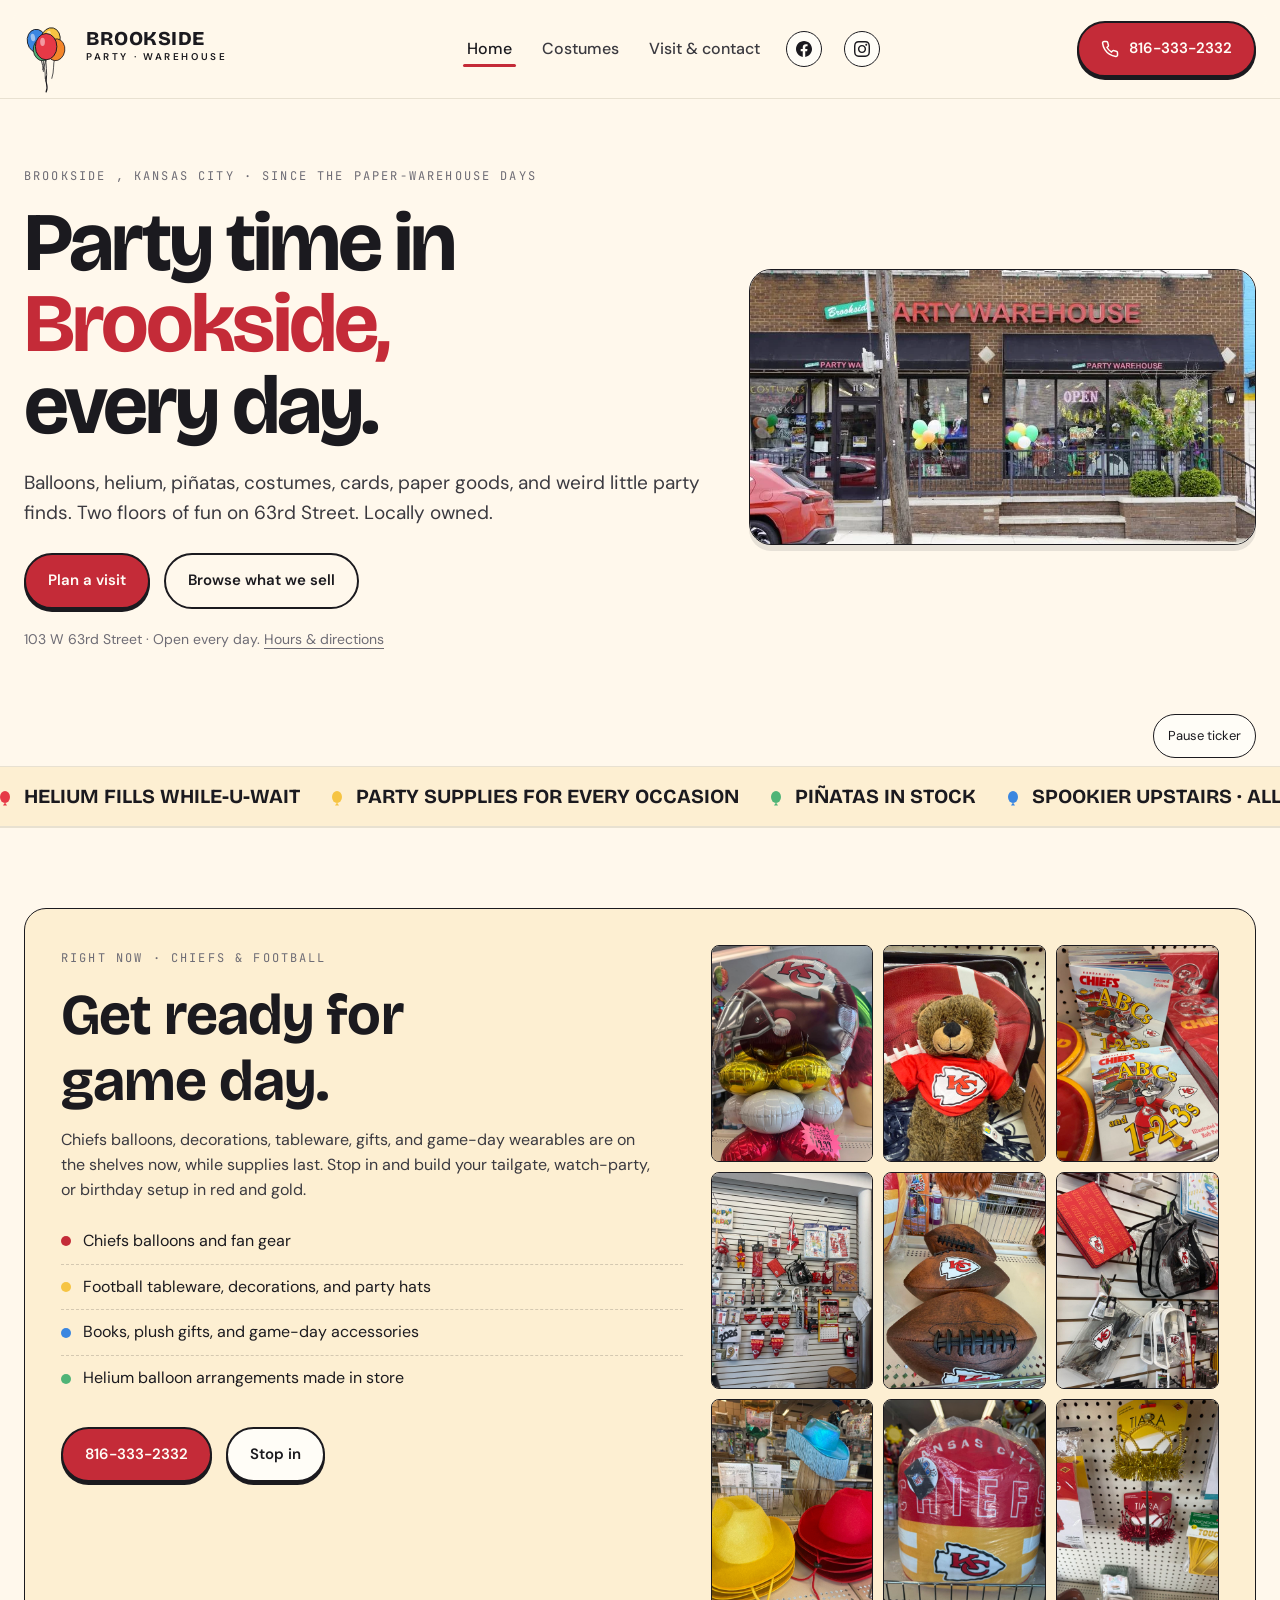
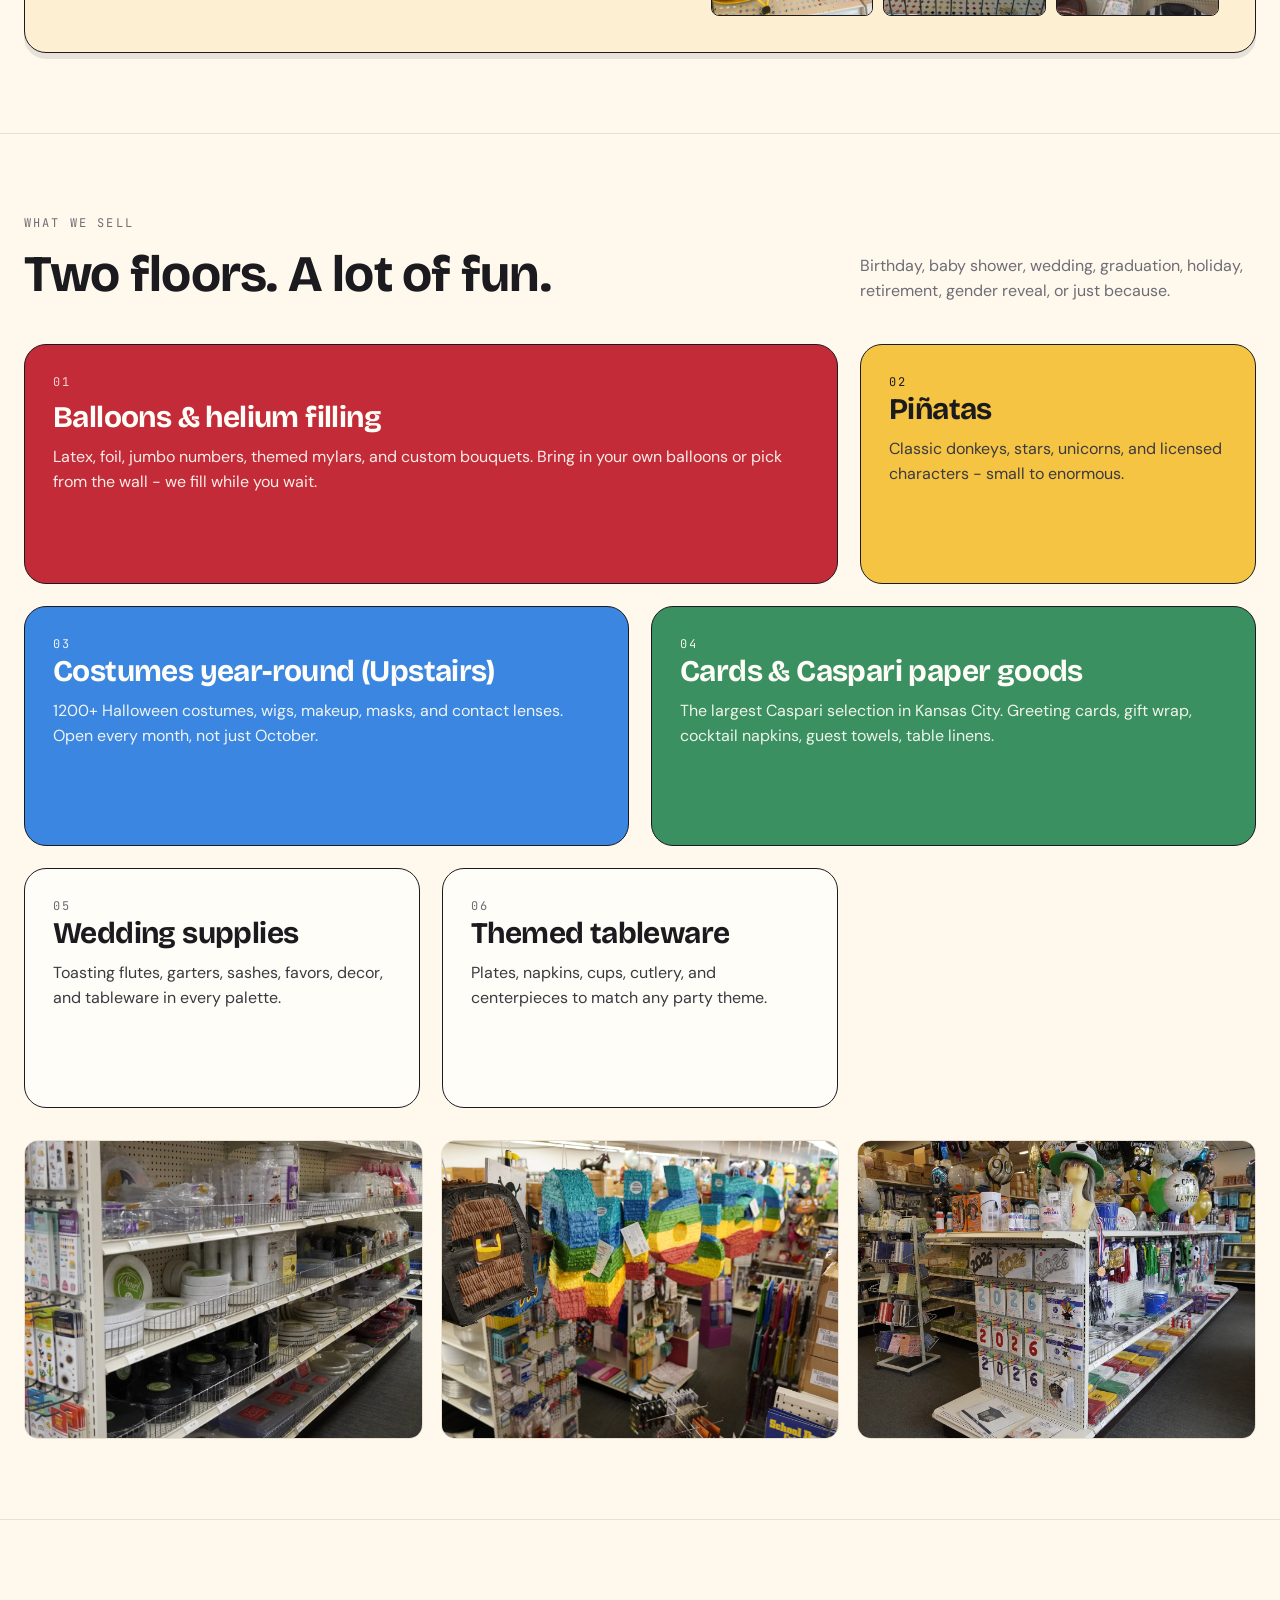
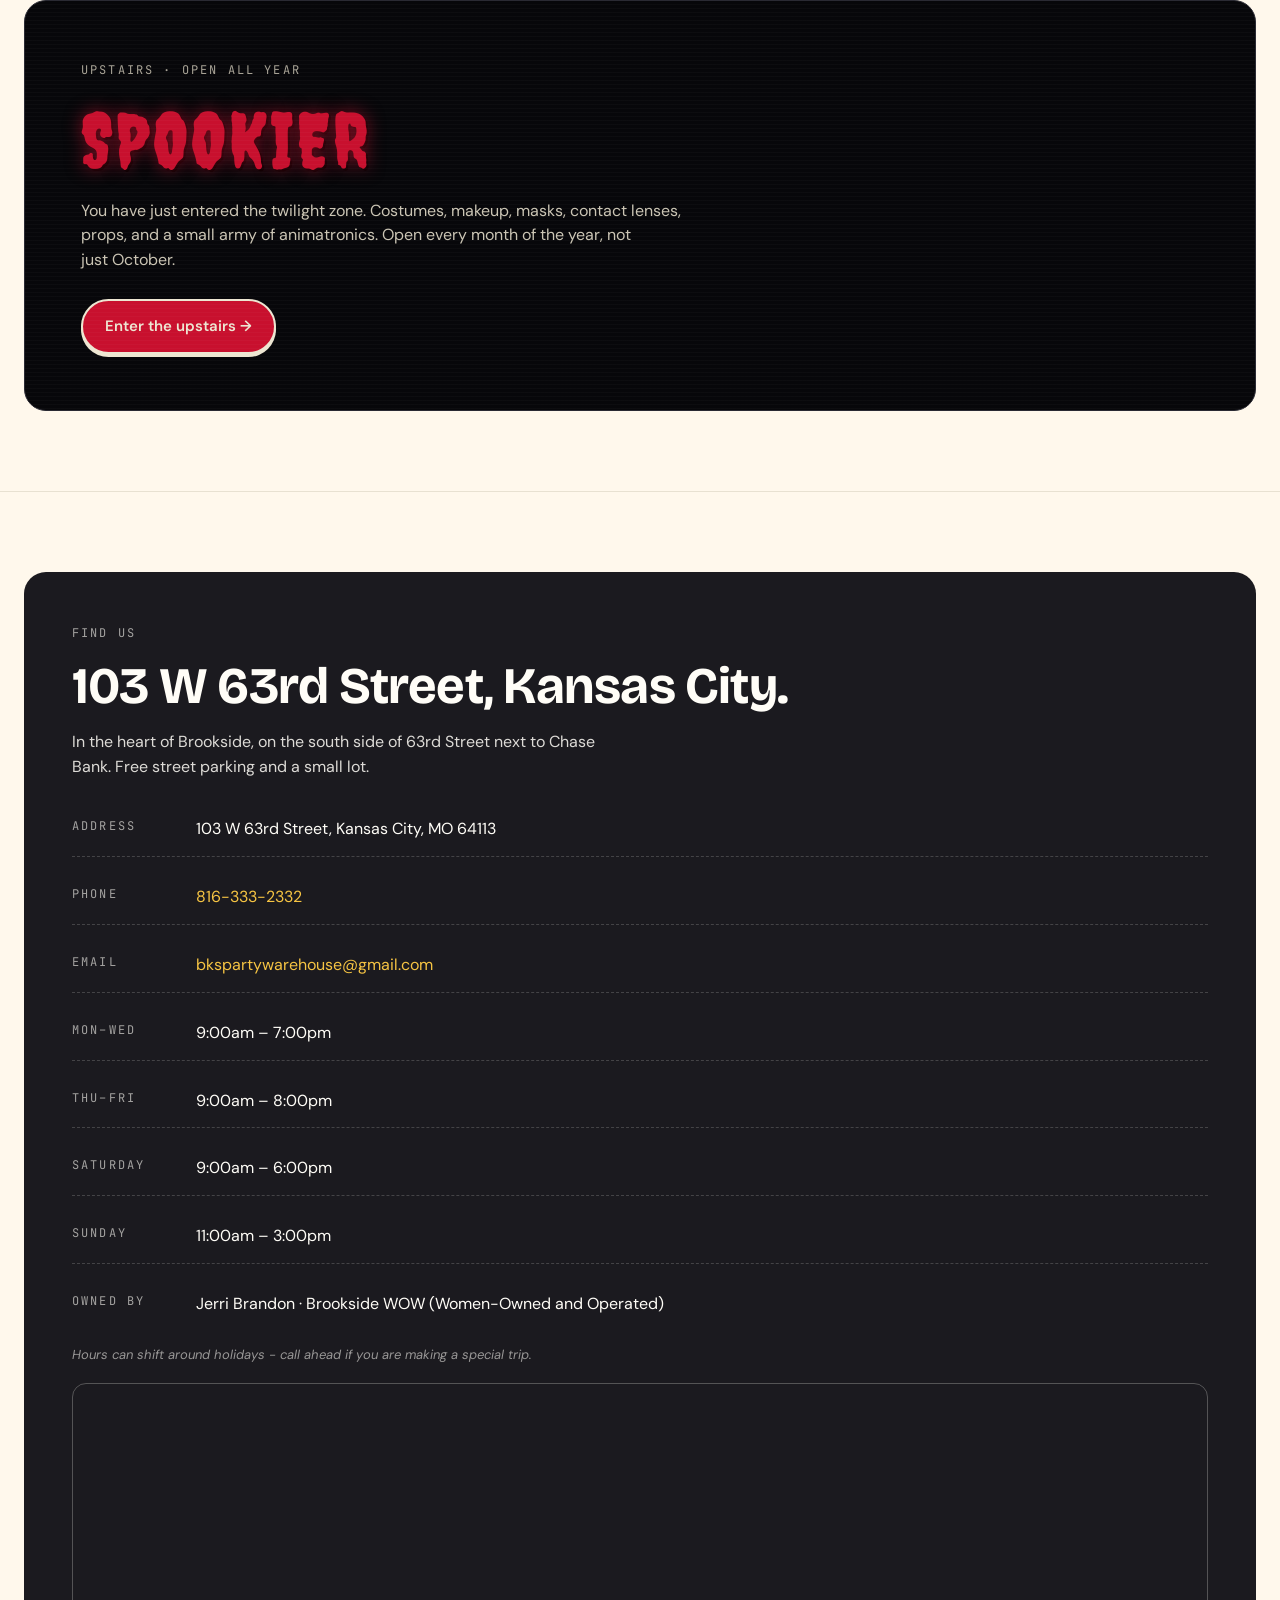
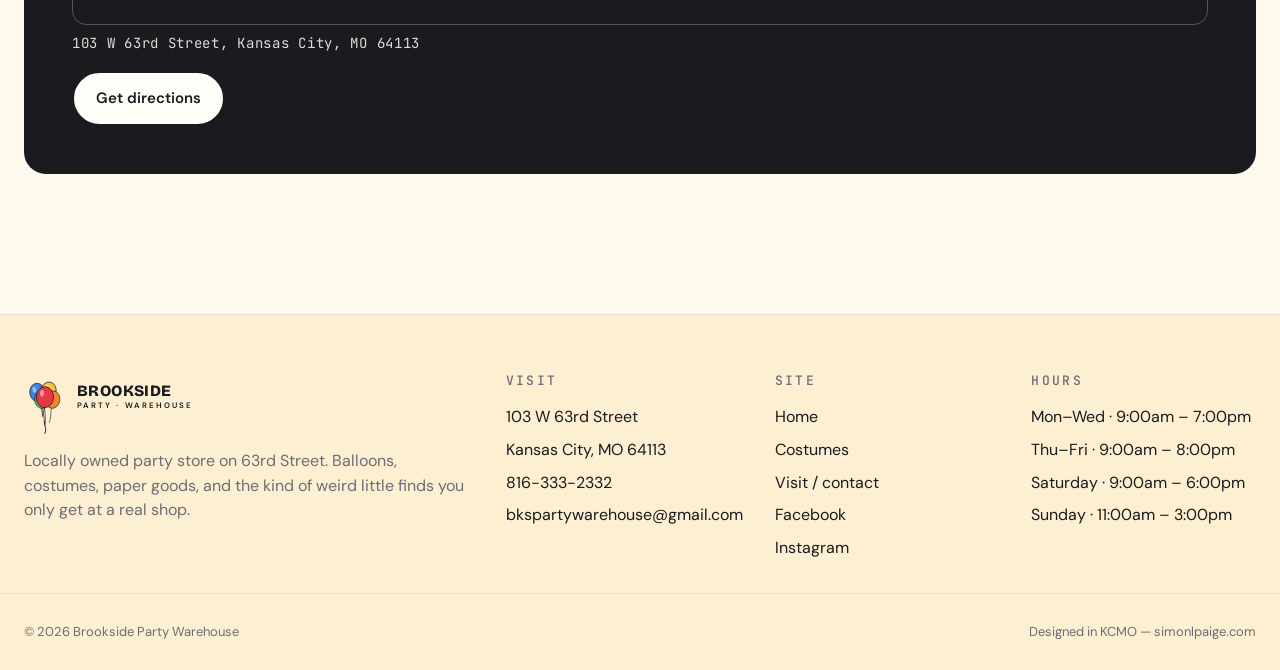
==== commit 18889c8f: "Show the Brookside entrance clearly in the opening photo" ====
--- a/index.html
+++ b/index.html
@@ -5,7 +5,7 @@
   <meta name="viewport" content="width=device-width, initial-scale=1.0">
   <title>Brookside Party Warehouse | Balloons, Costumes, and Party Supplies in Kansas City</title>
   <meta name="description" content="Brookside Party Warehouse is a locally owned party store at 103 W 63rd St in Kansas City. Balloons and helium filling, party supplies, year-round Halloween costumes upstairs, and the largest selection of Caspari paper goods in KC.">
-  <meta property="og:image" content="https://brooksideparty.com/images/share-img-01.jpg">
+  <meta property="og:image" content="https://brooksideparty.com/images/storefront-entrance.jpg">
   <meta property="og:image:alt" content="Brookside Party Warehouse storefront on 63rd Street in Kansas City.">
   <meta property="og:site_name" content="Brookside Party Warehouse">
   <meta name="theme-color" content="#FFF8EC">
@@ -27,7 +27,7 @@
   <link rel="preconnect" href="https://fonts.gstatic.com" crossorigin>
   <link href="https://fonts.googleapis.com/css2?family=Bricolage+Grotesque:wght@500;700;800&family=DM+Sans:wght@400;500;600;700&family=JetBrains+Mono:wght@400;500&family=Creepster&display=swap" rel="stylesheet">
 
-  <link rel="stylesheet" href="style.css?v=20261003-refined">
+  <link rel="stylesheet" href="style.css?v=20261003-storefront">
 
   <script type="application/ld+json">
 {
@@ -40,7 +40,7 @@
       "url": "https://brooksideparty.com/",
       "telephone": "+1-816-333-2332",
       "email": "bkspartywarehouse@gmail.com",
-      "image": "https://brooksideparty.com/images/share-img-01.jpg",
+      "image": "https://brooksideparty.com/images/storefront-entrance.jpg",
       "priceRange": "$$",
       "address": {
         "@type": "PostalAddress",
@@ -199,8 +199,8 @@
           </div>
           <p class="hero-details">103 W 63rd Street &middot; Open every day. <a href="contact.html">Hours &amp; directions</a></p>
         </div>
-        <figure class="hero-card" aria-label="Brookside Party Warehouse storefront">
-          <picture><source srcset="images/img-01.webp" type="image/webp"><img width="6000" height="4000" src="images/img-01.jpg" alt="Brookside Party Warehouse storefront on 63rd Street, with Spookier upstairs." loading="eager" fetchpriority="high"></picture>
+        <figure class="hero-card" aria-label="The Brookside Party Warehouse entrance">
+          <picture><source srcset="images/storefront-entrance.webp" type="image/webp"><img src="images/storefront-entrance.jpg" alt="Brookside Party Warehouse's brick storefront, red sign, entrance at number 103, and balloons in the windows." width="865" height="470" loading="eager" fetchpriority="high" decoding="async"></picture>
         </figure>
       </div>
     </section>
--- a/style.css
+++ b/style.css
@@ -914,3 +914,7 @@
 .tz-band.red { color: var(--bone); }
 .hero-details { margin-top: 20px; font-size: 14px; color: var(--ink-mute); }
 .hero-details a { text-decoration: underline; text-underline-offset: 4px; }
+
+/* The first photo shows the actual entrance and sign, without a second crop. */
+.hero-card { margin: 0; }
+.hero-card img { aspect-ratio: auto; height: auto; object-fit: contain; }
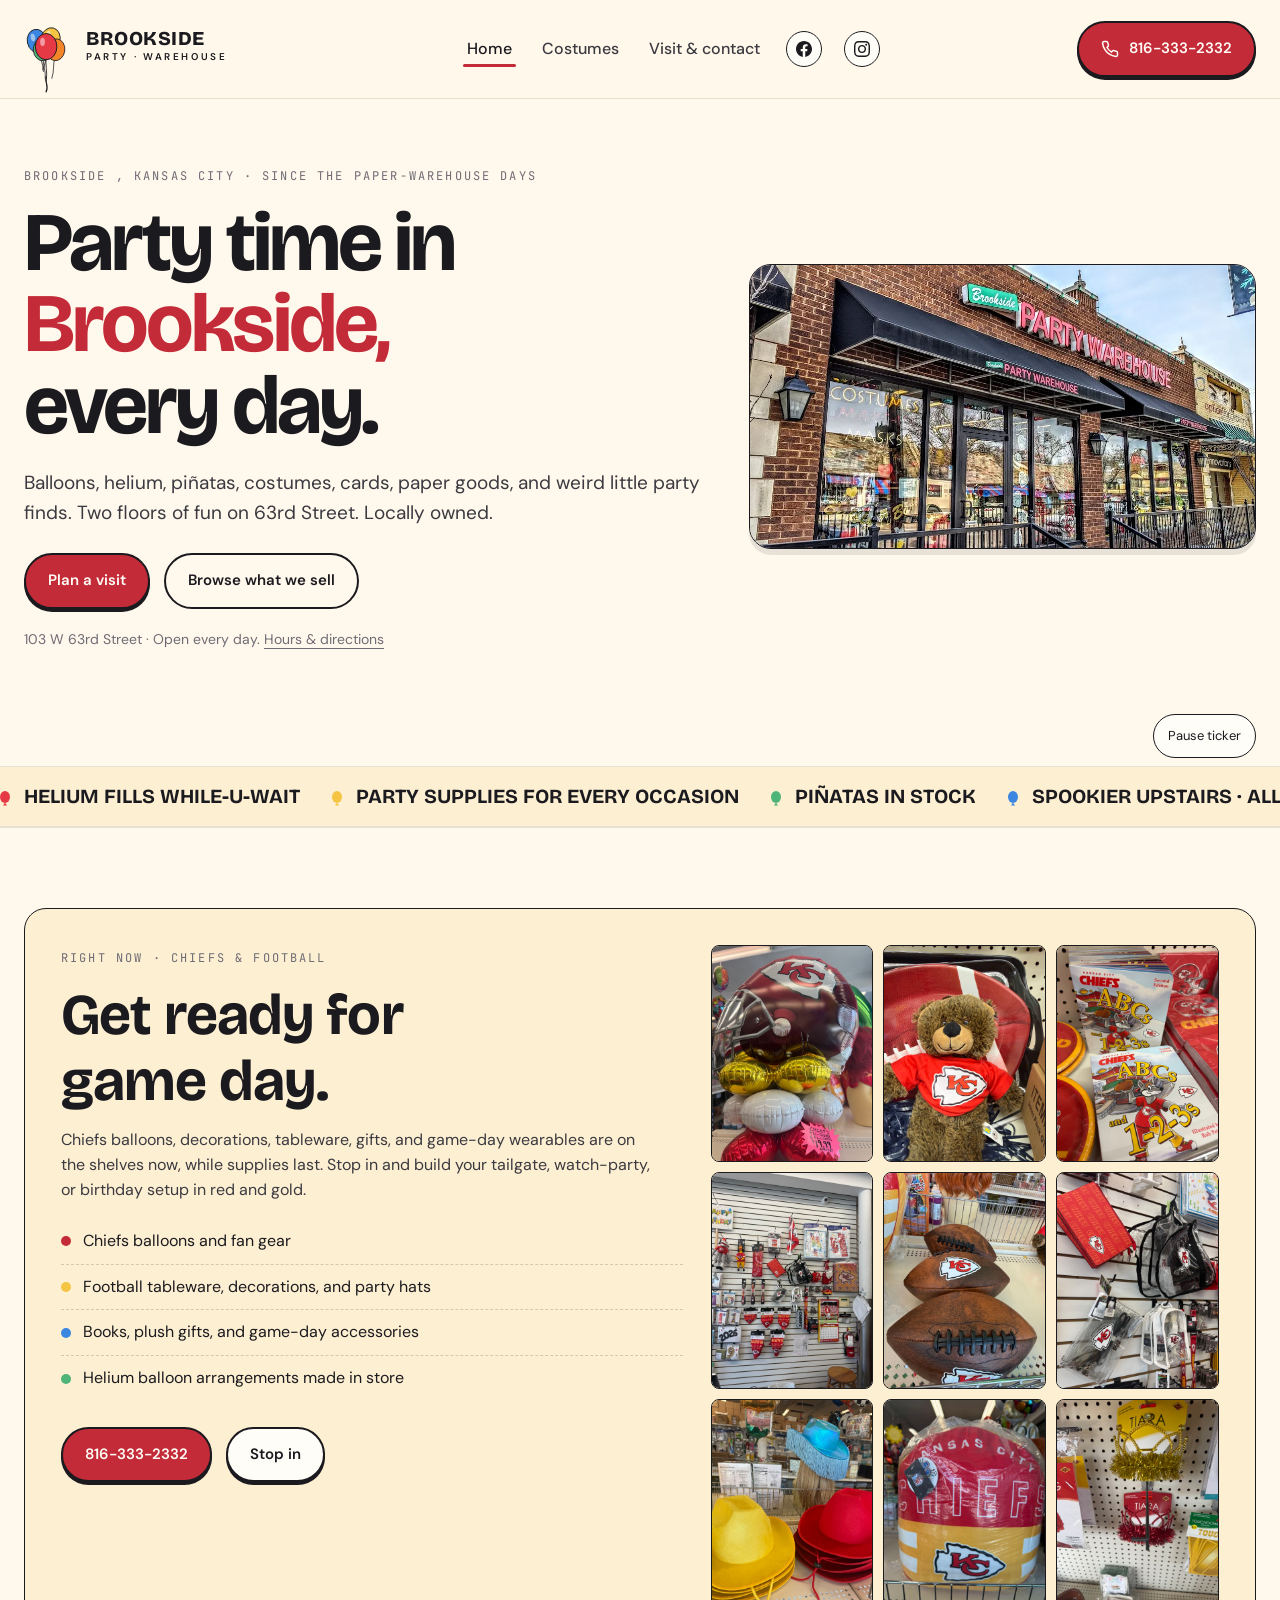
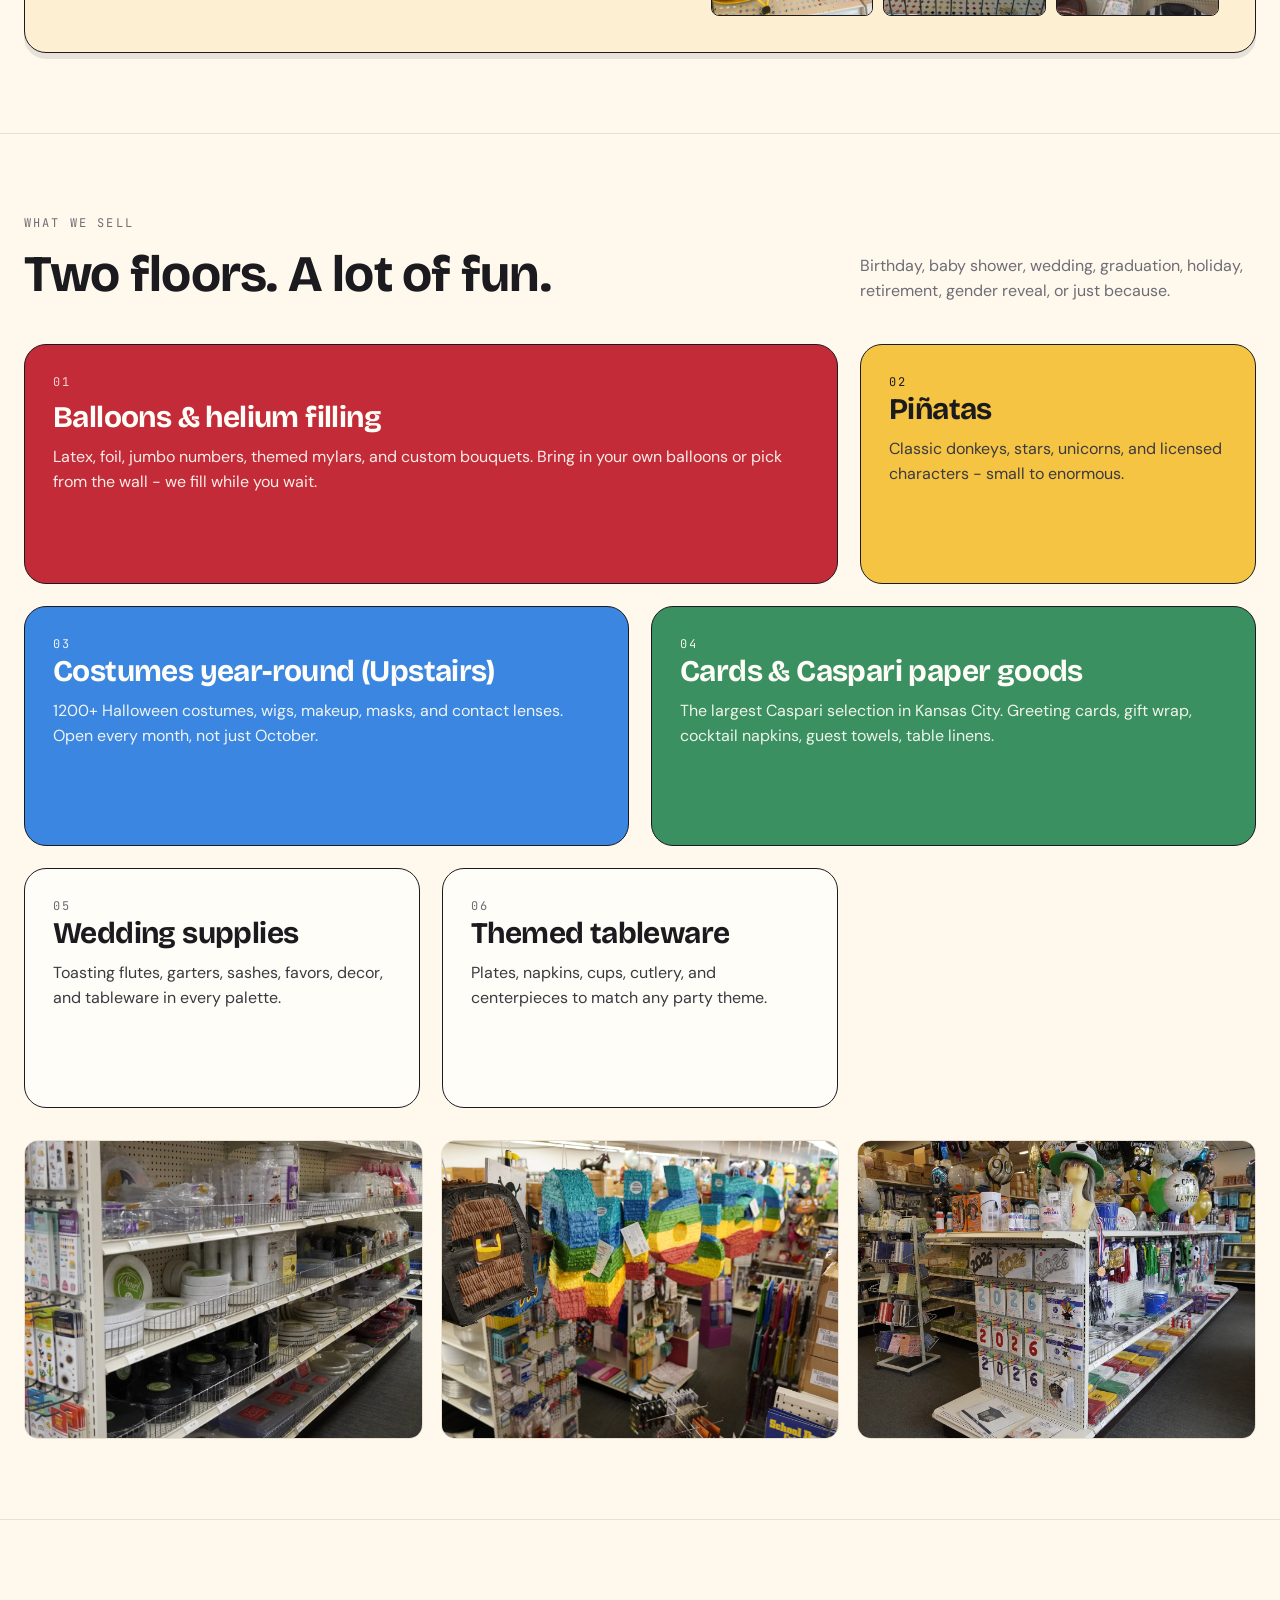
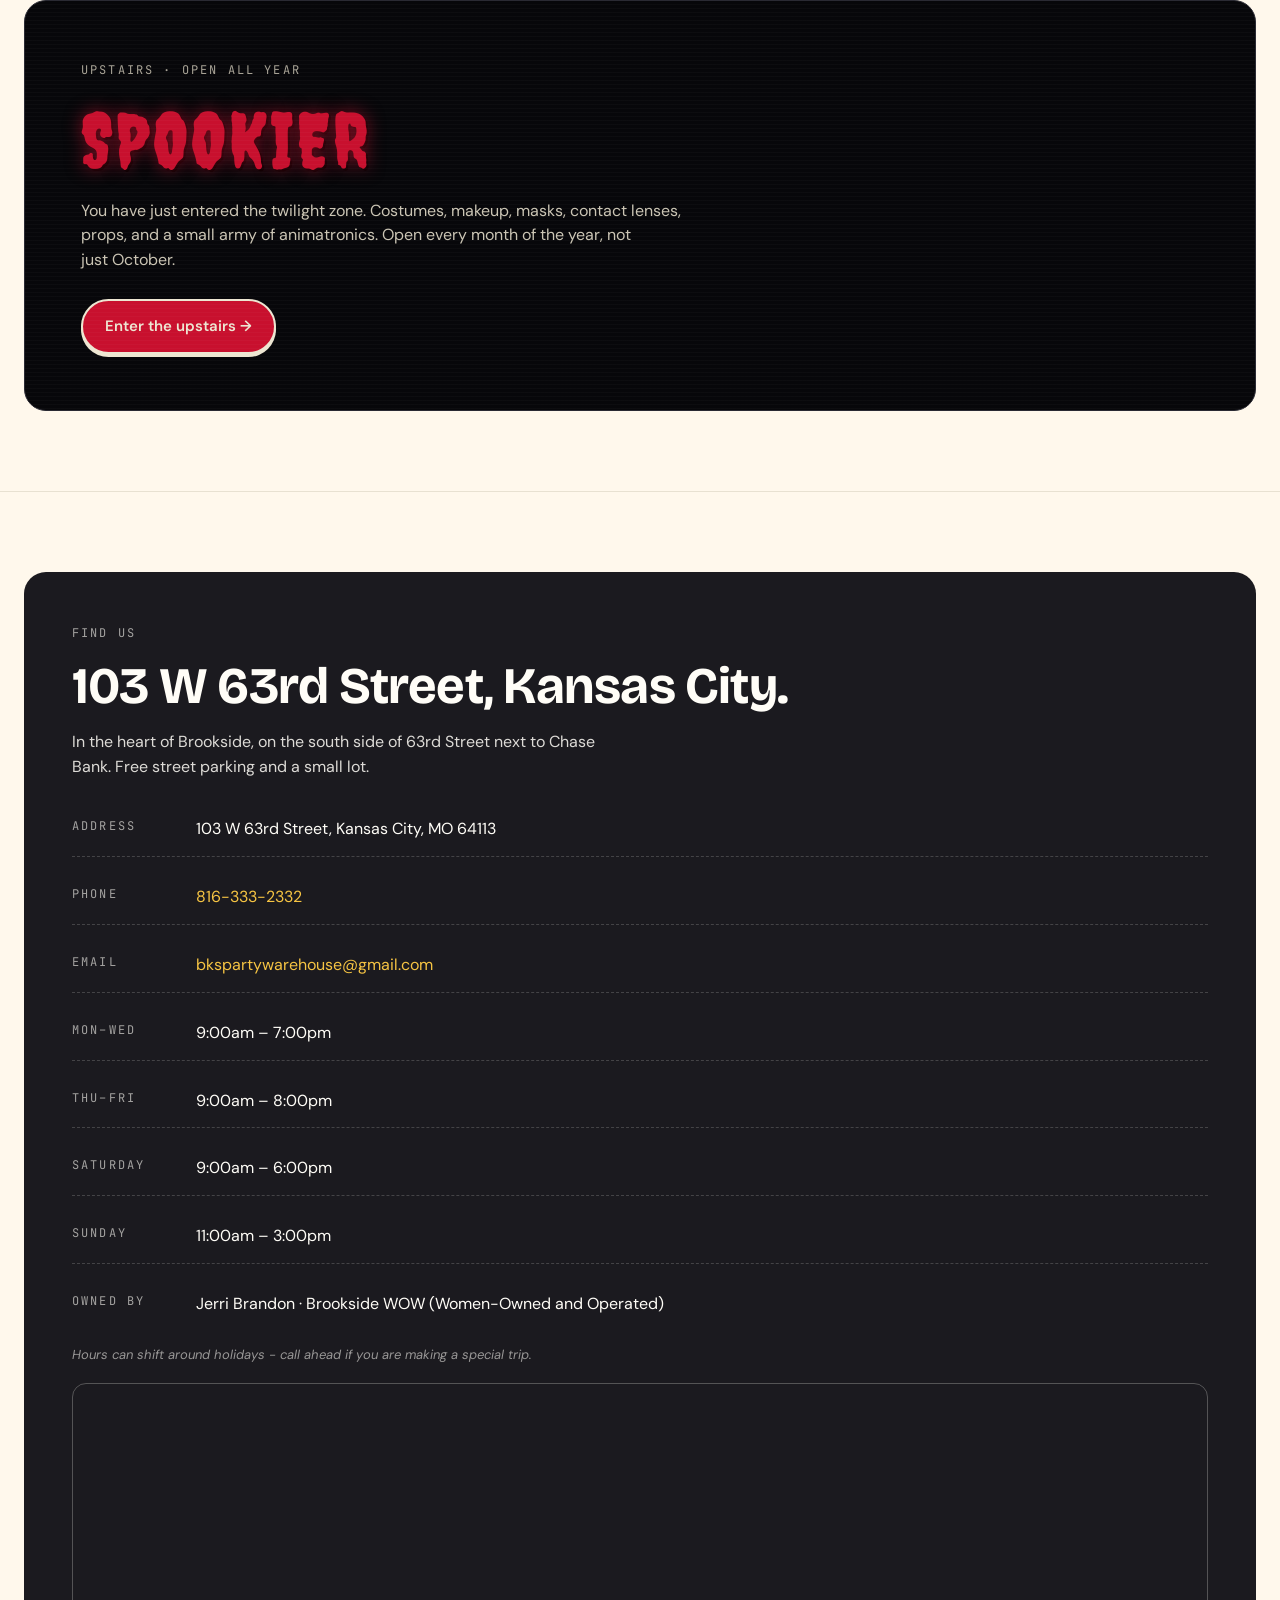
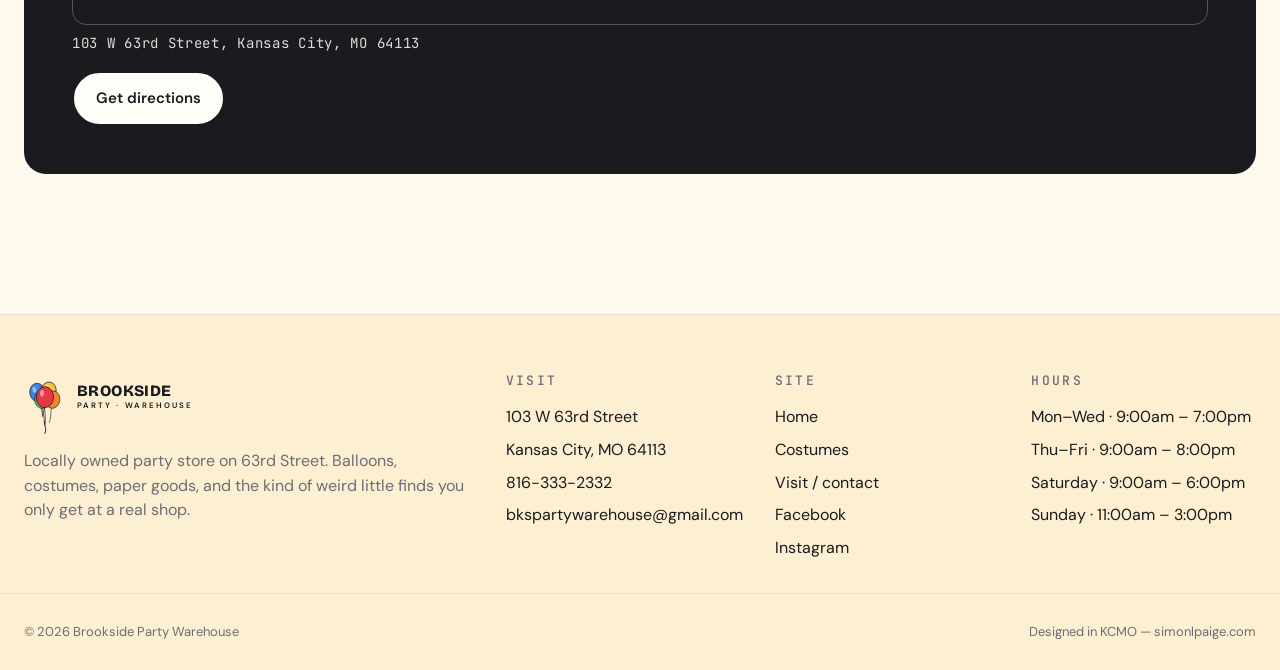
==== commit c1f3961b: "Use the clearer storefront photo Simon supplied" ====
--- a/index.html
+++ b/index.html
@@ -5,7 +5,7 @@
   <meta name="viewport" content="width=device-width, initial-scale=1.0">
   <title>Brookside Party Warehouse | Balloons, Costumes, and Party Supplies in Kansas City</title>
   <meta name="description" content="Brookside Party Warehouse is a locally owned party store at 103 W 63rd St in Kansas City. Balloons and helium filling, party supplies, year-round Halloween costumes upstairs, and the largest selection of Caspari paper goods in KC.">
-  <meta property="og:image" content="https://brooksideparty.com/images/storefront-entrance.jpg">
+  <meta property="og:image" content="https://brooksideparty.com/images/img-01.jpg?v=20261003-sign">
   <meta property="og:image:alt" content="Brookside Party Warehouse storefront on 63rd Street in Kansas City.">
   <meta property="og:site_name" content="Brookside Party Warehouse">
   <meta name="theme-color" content="#FFF8EC">
@@ -40,7 +40,7 @@
       "url": "https://brooksideparty.com/",
       "telephone": "+1-816-333-2332",
       "email": "bkspartywarehouse@gmail.com",
-      "image": "https://brooksideparty.com/images/storefront-entrance.jpg",
+      "image": "https://brooksideparty.com/images/img-01.jpg?v=20261003-sign",
       "priceRange": "$$",
       "address": {
         "@type": "PostalAddress",
@@ -200,7 +200,7 @@
           <p class="hero-details">103 W 63rd Street &middot; Open every day. <a href="contact.html">Hours &amp; directions</a></p>
         </div>
         <figure class="hero-card" aria-label="The Brookside Party Warehouse entrance">
-          <picture><source srcset="images/storefront-entrance.webp" type="image/webp"><img src="images/storefront-entrance.jpg" alt="Brookside Party Warehouse's brick storefront, red sign, entrance at number 103, and balloons in the windows." width="865" height="470" loading="eager" fetchpriority="high" decoding="async"></picture>
+          <picture><source srcset="images/img-01.webp?v=20261003-sign" type="image/webp"><img src="images/img-01.jpg?v=20261003-sign" alt="Brookside Party Warehouse's red-and-green sign above the black awnings and glass entrance at number 103." width="1000" height="562" loading="eager" fetchpriority="high" decoding="async"></picture>
         </figure>
       </div>
     </section>
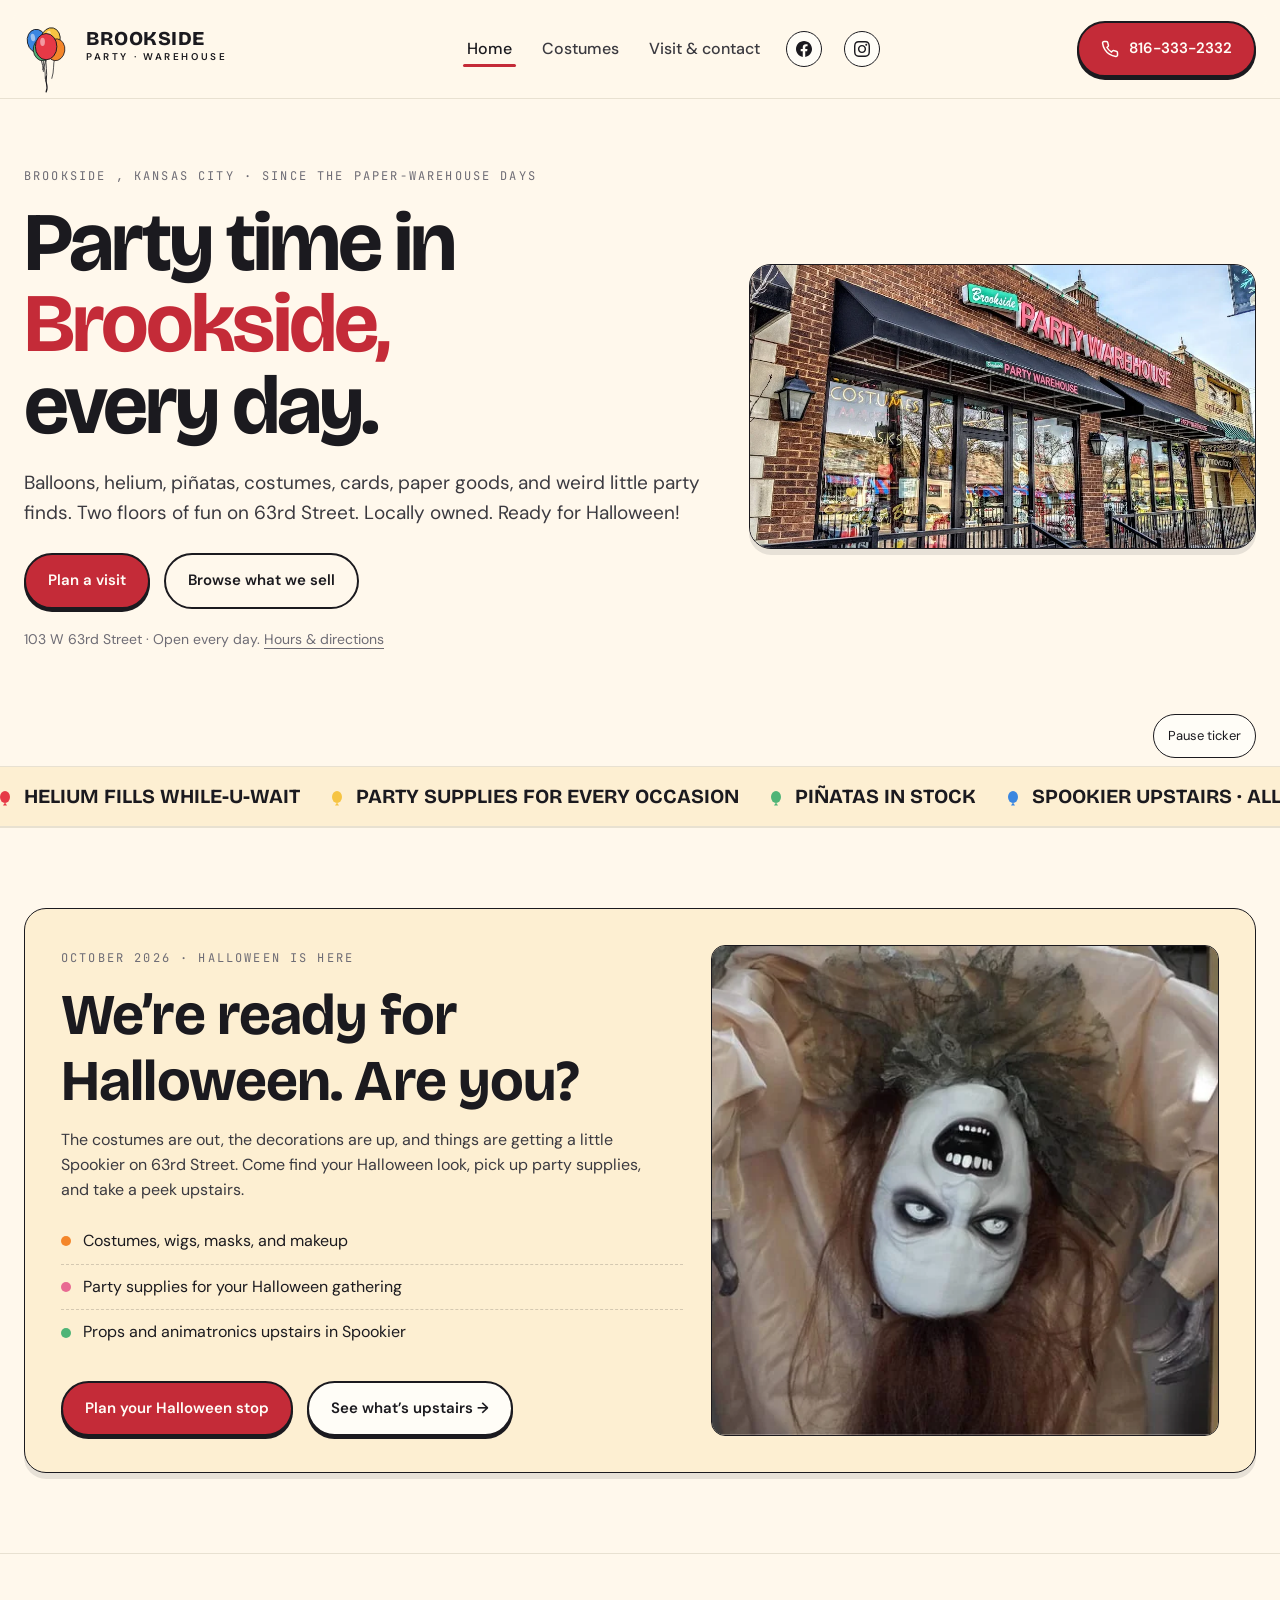
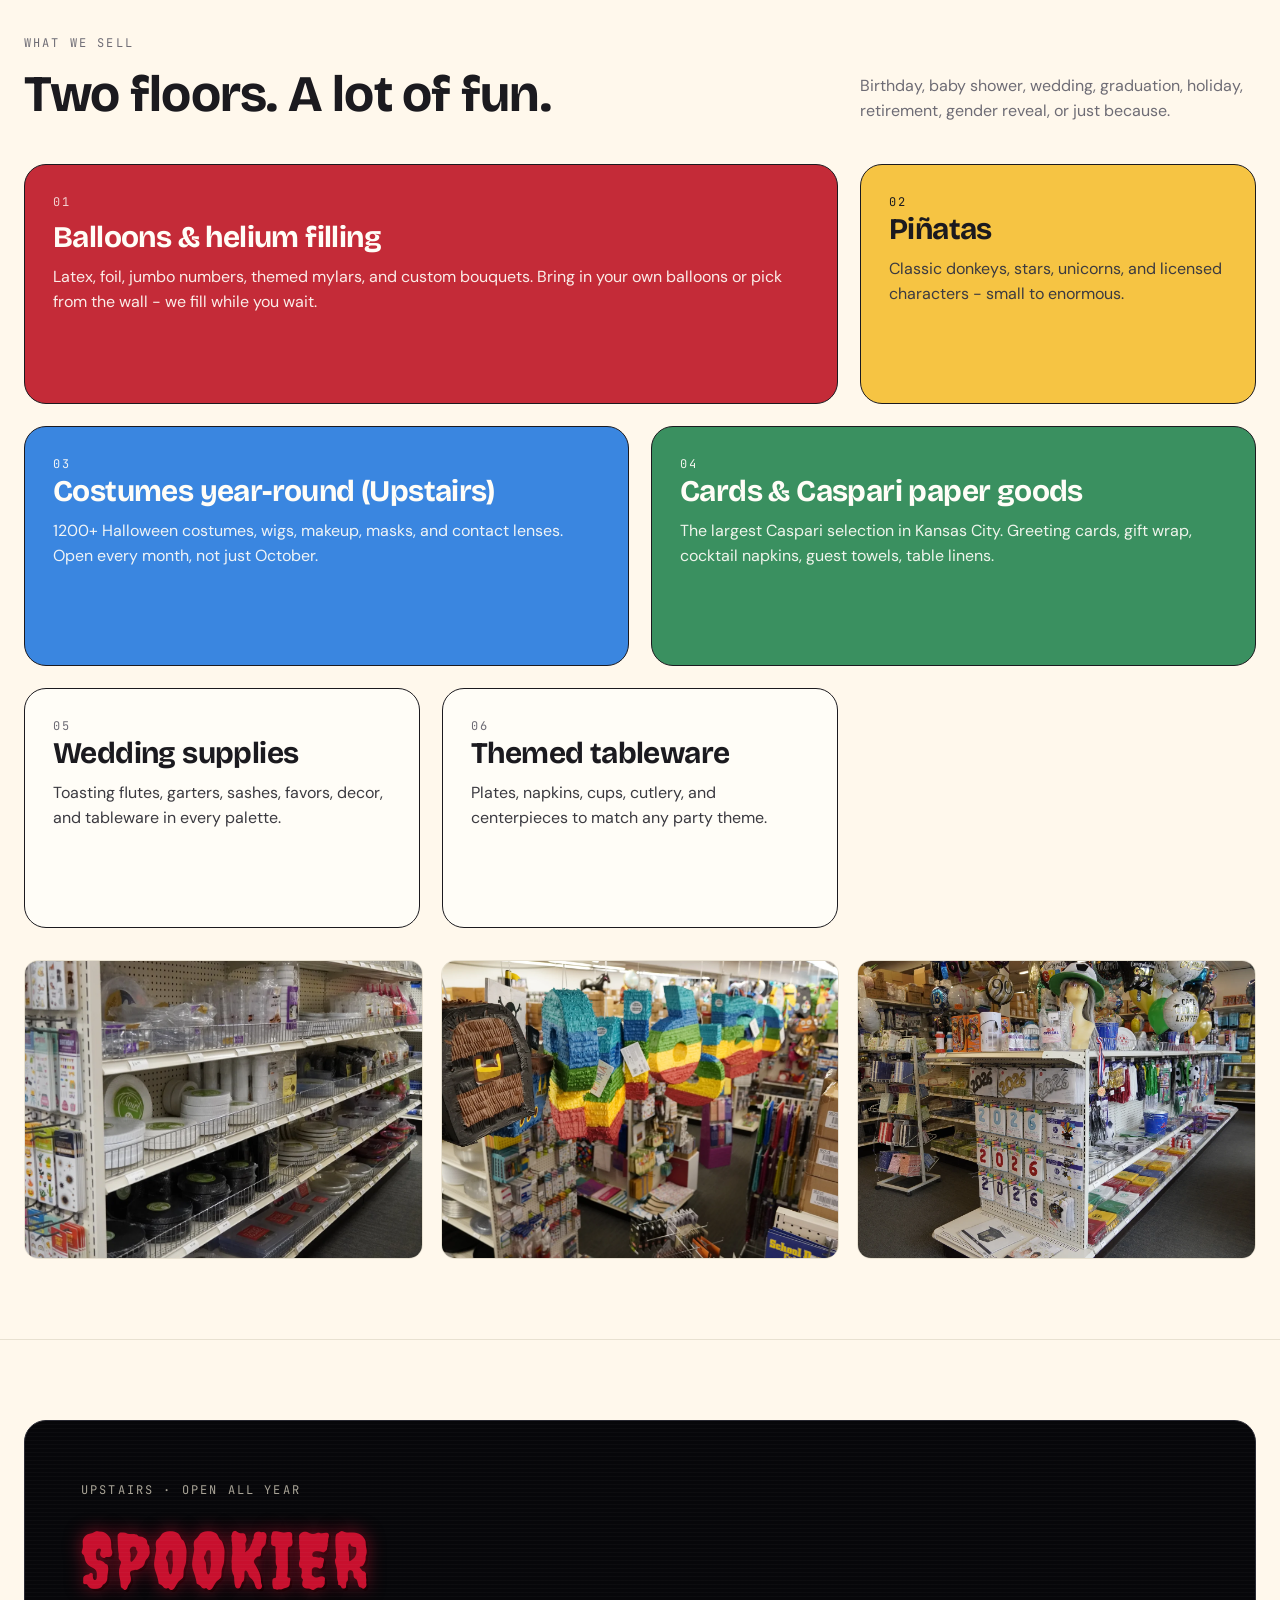
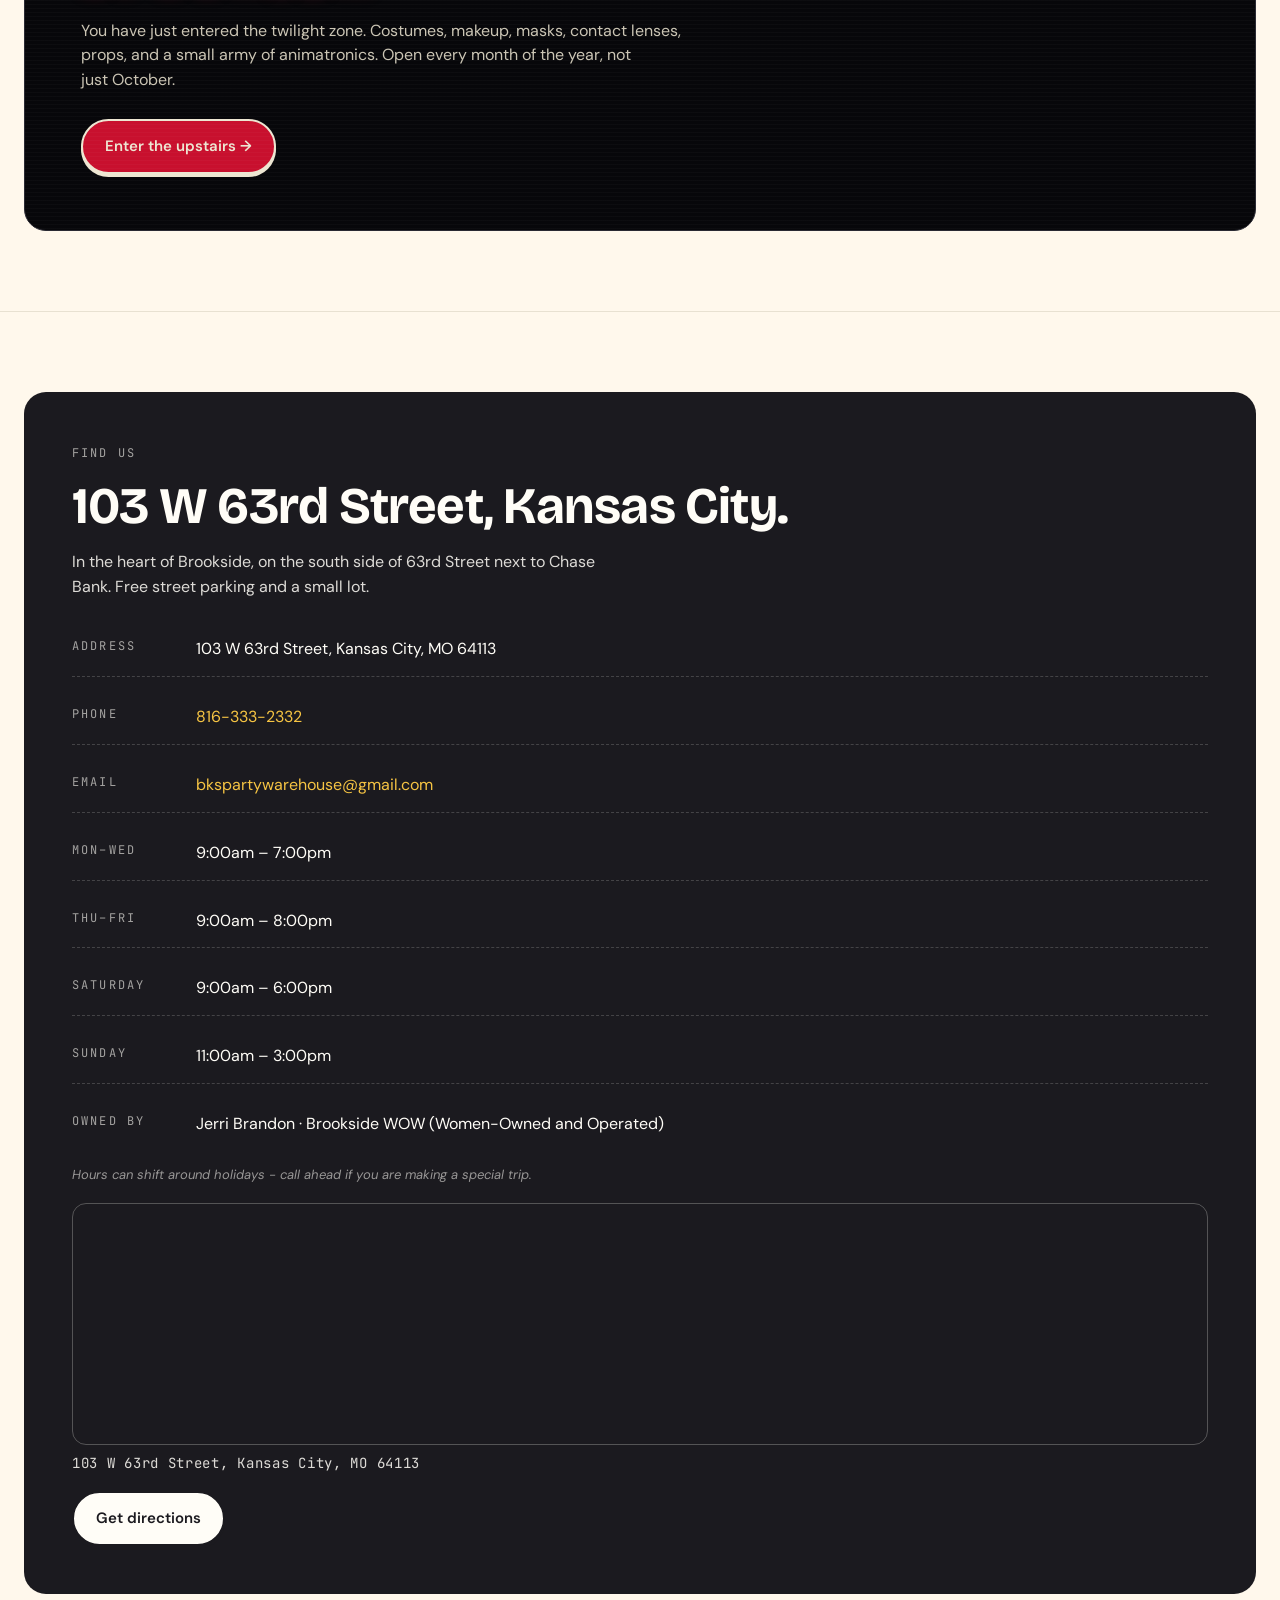
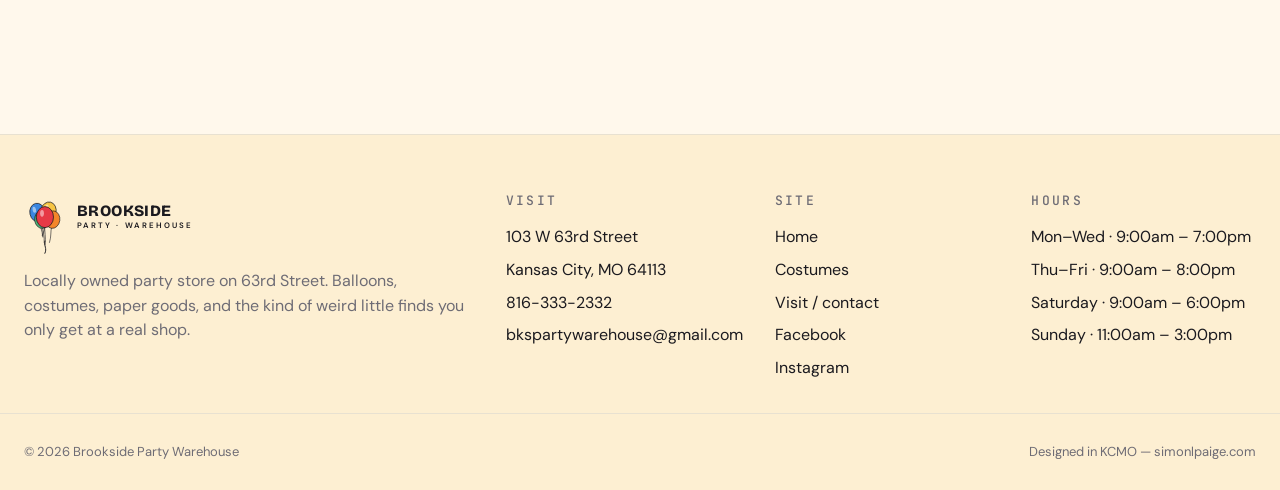
==== commit 809cae16: "Feature Halloween on the homepage with existing costume photography" ====
--- a/index.html
+++ b/index.html
@@ -107,7 +107,7 @@
       "@id": "https://brooksideparty.com/#webpage",
       "url": "https://brooksideparty.com/",
       "name": "Brookside Party Warehouse | Balloons, Costumes, and Party Supplies in Kansas City",
-      "dateModified": "2026-10-03",
+      "dateModified": "2026-10-20",
       "isPartOf": {
         "@id": "https://brooksideparty.com/#website"
       },
@@ -120,7 +120,7 @@
   </script>
   <link rel="icon" type="image/svg+xml" href="/favicon.svg">
 </head>
-<body>
+<body data-confetti="burst">
   <a class="skip" href="#main">Skip to main content</a>
 
   <header class="nav" role="banner">
@@ -192,7 +192,7 @@
         <div>
           <span class="eyebrow">Brookside&nbsp;, Kansas City &middot; since the paper-warehouse days</span>
           <h1 style="margin-top:14px;">Party time in <span class="pop">Brookside&NoBreak;, </span> every day.</h1>
-          <p class="lede">Balloons, helium, pi&ntilde;atas, costumes, cards, paper goods, and weird little party finds. Two floors of fun on 63rd&nbsp;Street. Locally&nbsp;owned.</p>
+          <p class="lede">Balloons, helium, pi&ntilde;atas, costumes, cards, paper goods, and weird little party finds. Two floors of fun on 63rd&nbsp;Street. Locally&nbsp;owned. Ready for Halloween!</p>
           <div class="cta-row">
             <a class="btn btn--primary" href="contact.html">Plan a visit</a>
             <a class="btn btn--ghost" href="#categories">Browse what we sell</a>
@@ -230,30 +230,21 @@
       <div class="container">
         <div class="feature">
           <div>
-            <span class="eyebrow">Right now &middot; Chiefs &amp; football</span>
-            <h2 id="seasonal-h" style="margin-top:12px;">Get ready for game day.</h2>
-            <p style="margin-top:14px; color:var(--ink-soft); max-width:54ch;">Chiefs balloons, decorations, tableware, gifts, and game-day wearables are on the shelves now, while supplies last. Stop in and build your tailgate, watch-party, or birthday setup in red and gold.</p>
+            <span class="eyebrow">October 2026 &middot; Halloween is here</span>
+            <h2 id="seasonal-h" style="margin-top:12px;">We&rsquo;re ready for Halloween. Are you?</h2>
+            <p style="margin-top:14px; color:var(--ink-soft); max-width:54ch;">The costumes are out, the decorations are up, and things are getting a little Spookier on 63rd Street. Come find your Halloween look, pick up party supplies, and take a peek upstairs.</p>
             <ul>
-              <li><span class="bullet" style="background:var(--red)"></span>Chiefs balloons and fan gear</li>
-              <li><span class="bullet" style="background:var(--yellow)"></span>Football tableware, decorations, and party hats</li>
-              <li><span class="bullet" style="background:var(--blue)"></span>Books, plush gifts, and game-day accessories</li>
-              <li><span class="bullet" style="background:var(--green)"></span>Helium balloon arrangements made in store</li>
+              <li><span class="bullet" style="background:var(--orange)"></span>Costumes, wigs, masks, and makeup</li>
+              <li><span class="bullet" style="background:var(--pink)"></span>Party supplies for your Halloween gathering</li>
+              <li><span class="bullet" style="background:var(--green)"></span>Props and animatronics upstairs in Spookier</li>
             </ul>
             <div class="cta-row">
-              <a class="btn btn--primary" href="tel:+18163332332">816-333-2332</a>
-              <a class="btn" href="contact.html">Stop in</a>
+              <a class="btn btn--primary" href="contact.html">Plan your Halloween stop</a>
+              <a class="btn" href="spookier.html">See what&rsquo;s upstairs &rarr;</a>
             </div>
           </div>
-          <figure class="feature-photo feature-photo--nine" aria-label="Chiefs and football party supplies in stock">
-            <img src="images/product-chiefs-helmet-balloon-bouquet.jpg" alt="Chiefs helmet balloon bouquet stacked with football-shaped balloons at the store counter." loading="eager" decoding="async" width="960" height="1280">
-            <img src="images/product-chiefs-teddy-bear.jpg" alt="Kansas City Chiefs teddy bear in a red shirt with a football party tray." loading="eager" decoding="async" width="960" height="1280">
-            <img src="images/product-chiefs-kids-books-tableware.jpg" alt="Kansas City Chiefs ABC books and red party napkins on a store shelf." loading="eager" decoding="async" width="960" height="1280">
-            <img src="images/product-chiefs-party-supply-wall.jpg" alt="Wall of Kansas City Chiefs bandanas, bags, calendars, and fan accessories." loading="eager" decoding="async" width="960" height="1280">
-            <img src="images/product-chiefs-football-decorations.jpg" alt="Plush football decorations including two with Kansas City Chiefs arrowhead logos." loading="eager" decoding="async" width="960" height="1280">
-            <img src="images/product-chiefs-bags-accessories.jpg" alt="Kansas City Chiefs clear bags, purses, and red patterned zip bag on display." loading="eager" decoding="async" width="960" height="1280">
-            <img src="images/product-football-party-hats.jpg" alt="Red, yellow, and blue cowboy hats for football party outfits." loading="eager" decoding="async" width="960" height="1280">
-            <img src="images/product-chiefs-football-chair-cover.jpg" alt="Red and gold Kansas City Chiefs football chair cover on display." loading="eager" decoding="async" width="960" height="1280">
-            <img src="images/product-football-tiara-headbands.jpg" alt="Gold and red football tiara headbands on a party supply display." loading="eager" decoding="async" width="960" height="1280">
+          <figure class="feature-photo" aria-label="The upstairs costume section at Brookside Party Warehouse">
+            <picture><source srcset="images/spook-05.webp" type="image/webp"><img src="images/spook-05.jpg" alt="Costume displays and Halloween decorations in the upstairs Spookier section." width="800" height="534" loading="lazy" decoding="async"></picture>
           </figure>
         </div>
       </div>
@@ -459,6 +450,11 @@
     document.addEventListener("DOMContentLoaded", function () {
       var y = document.getElementById("yr");
       if (y) y.textContent = new Date().getFullYear();
+      document.addEventListener("click", function (e) {
+        if (!window.Confetti) return;
+        if (e.target.closest && e.target.closest("a, button, input, select, textarea")) return;
+        window.Confetti.pop(e.clientX, e.clientY);
+      });
 
     });
   </script>
